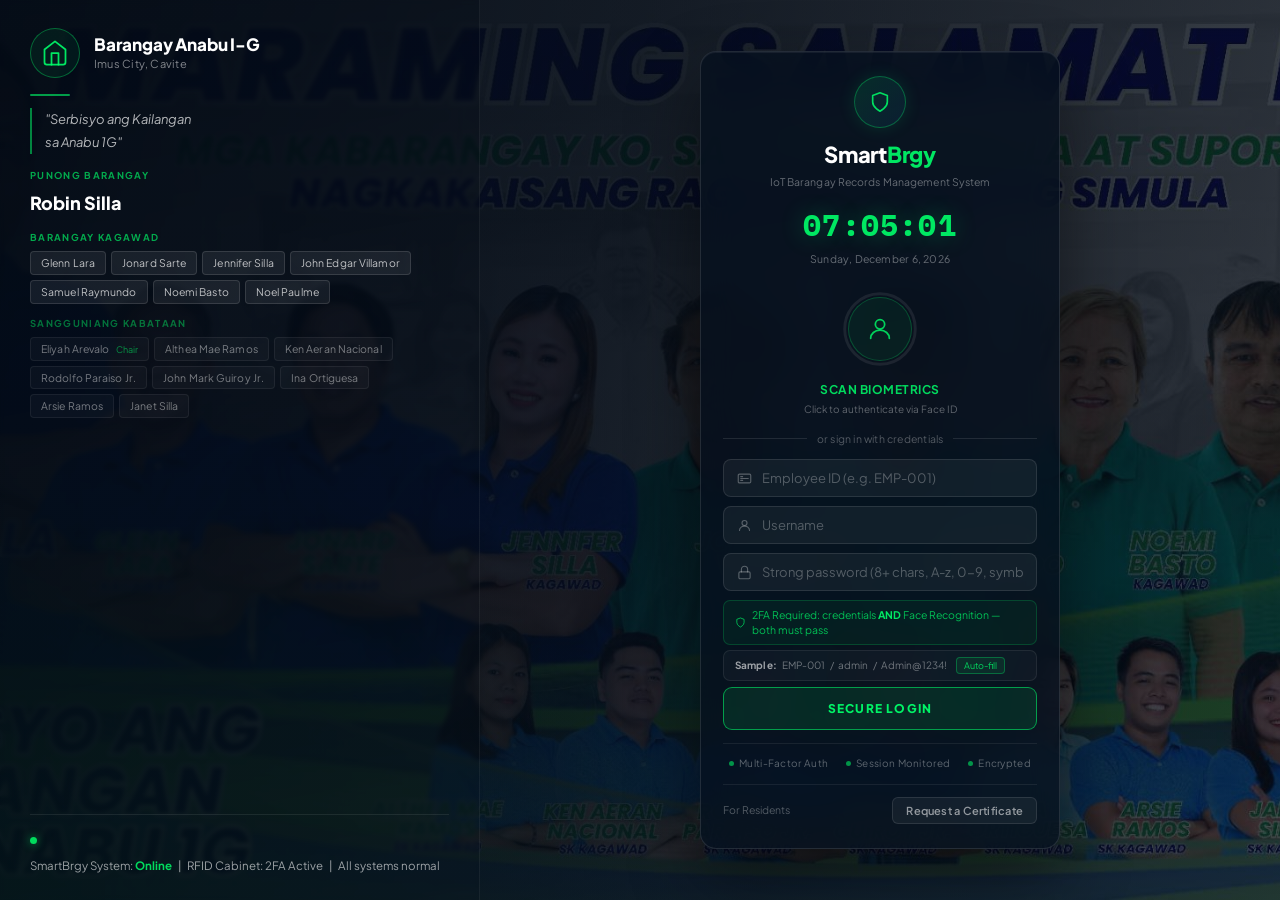
==== index.html @ 14e513f5 "Add files via upload" ====
<!DOCTYPE html>
<html lang="en">
<head>
<meta charset="UTF-8"/>
<meta name="viewport" content="width=device-width, initial-scale=1.0, maximum-scale=1.0, user-scalable=no"/>
<title>SmartBrgy — Barangay Anabu I-G, Imus City</title>
<link rel="icon" type="image/jpeg" href="anabu logo.jpg"/>
<link rel="stylesheet" href="style.css"/>
</head>
<body>
<div id="loading-bar"></div>
<div id="toast-wrap"></div>

<!-- PUBLIC PORTAL -->
<div id="public-portal">
  <div class="portal-card">
    <div class="portal-header">
      <div class="seal">🏛️</div>
      <h2>Request a <span>Certificate</span></h2>
      <p>Barangay Anabu I-G, Imus City — Online Certificate Request</p>
      <p style="margin-top:6px;font-size:11px;color:var(--text-muted);">Select the document type and fill in the form. When you visit the barangay, present your confirmation code.</p>
    </div>
    <div id="portal-cert-grid" class="cert-type-grid">
      <div class="cert-type-btn" onclick="selectCertType('BC', this)"><span class="ct-icon">📄</span>Barangay Clearance</div>
      <div class="cert-type-btn" onclick="selectCertType('CR', this)"><span class="ct-icon">🏠</span>Cert. of Residency</div>
      <div class="cert-type-btn" onclick="selectCertType('CI', this)"><span class="ct-icon">📋</span>Cert. of Indigency</div>
      <div class="cert-type-btn" onclick="selectCertType('BID', this)"><span class="ct-icon">🪪</span>Barangay ID</div>
      <div class="cert-type-btn" onclick="selectCertType('CTFJ', this)"><span class="ct-icon">💼</span>First Time Jobseeker</div>
      <div class="cert-type-btn" onclick="selectCertType('BBC', this)"><span class="ct-icon">🏪</span>Business Clearance</div>
    </div>
    <button class="btn btn-green btn-full" id="portal-btn-next" style="display:none;margin-bottom:12px;" onclick="portalNext()">Susunod →</button>
    <div id="portal-form" style="display:none;">
      <div style="background:var(--bg-glass);border:1px solid var(--border-green);border-radius:var(--radius-sm);padding:10px 13px;margin-bottom:14px;font-size:12px;">
        📋 Napiling Dokumento: <strong id="portal-selected-cert" style="color:var(--green-500);"></strong>
      </div>
      <div class="form-group"><div class="form-label">Buong Full Name *</div><input class="form-input" id="portal-name" placeholder="Example: Juan dela Cruz"/></div>
      <div class="form-group"><div class="form-label">Barangay Address *</div><input class="form-input" id="portal-address" placeholder="Purok, Street, Barangay Anabu I-G"/></div>
      <div class="form-group"><div class="form-label">Contact Number</div><input class="form-input" id="portal-contact" placeholder="09XXXXXXXXX"/></div>
      <div class="form-group"><div class="form-label">Email Address <span style="color:var(--text-muted);font-weight:400;">(para sa notification)</span></div><input class="form-input" type="email" id="portal-email" placeholder="example@gmail.com"/></div>
      <div class="form-group"><div class="form-label">Purpose / Reason *</div><input class="form-input" id="portal-purpose" placeholder="Example: Employment, Loan, Scholarship..."/></div>
      <div class="form-group">
        <div class="form-label">Proof of Residency <span style="color:var(--text-muted);font-weight:400;">(optional — photo/PDF)</span></div>
        <input class="form-input" type="file" id="portal-attachment" accept="image/*,.pdf" style="padding:6px;cursor:pointer;"/>
        <div id="portal-attachment-preview" style="display:none;margin-top:8px;"></div>
      </div>
      <div style="font-size:11px;color:var(--text-muted);margin-bottom:14px;">⚠️ Your information is kept strictly confidential.</div>
      <div style="display:flex;gap:8px;">
        <button class="btn" onclick="showPublicPortal()">← Back</button>
        <button class="btn btn-green" style="flex:1;" onclick="submitPortalRequest()">📨 Submit Request</button>
      </div>
    </div>
    <div class="portal-confirm" id="portal-confirm">
      <div style="text-align:center;margin-bottom:10px;font-size:13px;color:var(--green-500);font-weight:700;">✅ Request Submitted Successfully!</div>
      <div class="confirm-code" id="portal-confirm-code">REQ-0000</div>
      <div class="confirm-note">Keep this confirmation code safe. Present this when you visit the barangay.</div>
    </div>
  </div>
  <button class="btn btn-danger" onclick="hidePublicPortal()">✕ Close</button>
</div>

<!-- LOGIN SCREEN -->
<div id="login-screen">

  <!-- Full-bleed background photo -->
  <div id="login-photo-bg" style="position:absolute;inset:0;background-image:url('[data-uri]');background-size:cover;background-position:center 20%;z-index:0;"></div>

  <!-- Multi-layer blend: left heavy dark, right lighter so card sits cleanly -->
  <div style="position:absolute;inset:0;z-index:1;background:linear-gradient(100deg,rgba(5,14,26,0.96) 0%,rgba(5,14,26,0.82) 45%,rgba(5,14,26,0.50) 100%);"></div>
  <!-- Subtle green tint at bottom-left -->
  <div style="position:absolute;bottom:0;left:0;width:55%;height:55%;z-index:1;background:radial-gradient(ellipse at bottom left,rgba(0,80,36,0.22) 0%,transparent 70%);"></div>

  <!-- Floating particles -->
  <div id="login-particles" style="position:absolute;inset:0;z-index:2;pointer-events:none;overflow:hidden;"></div>

  <!-- ── LEFT INFO PANEL ── -->
  <div class="lp-left">

    <!-- Logo + Brgy name -->
    <div class="lp-logo-row">
      <div class="lp-seal-ring">
        <svg width="28" height="28" viewBox="0 0 24 24" fill="none" stroke="rgba(0,255,106,0.9)" stroke-width="1.5" stroke-linecap="round" stroke-linejoin="round">
          <path d="M3 9l9-7 9 7v11a2 2 0 0 1-2 2H5a2 2 0 0 1-2-2z"/><polyline points="9 22 9 12 15 12 15 22"/>
        </svg>
      </div>
      <div>
        <div class="lp-brgy-name">Barangay Anabu I-G</div>
        <div class="lp-brgy-city">Imus City, Cavite</div>
      </div>
    </div>

    <div class="lp-rule"></div>

    <div class="lp-tagline">"Serbisyo ang Kailangan<br>sa Anabu 1G"</div>

    <!-- Punong Barangay -->
    <div class="lp-section-label">PUNONG BARANGAY</div>
    <div class="lp-kap-name">Robin Silla</div>

    <!-- Kagawad -->
    <div class="lp-section-label" style="margin-top:14px;">BARANGAY KAGAWAD</div>
    <div class="lp-chips-grid">
      <div class="lp-chip">Glenn Lara</div>
      <div class="lp-chip">Jonard Sarte</div>
      <div class="lp-chip">Jennifer Silla</div>
      <div class="lp-chip">John Edgar Villamor</div>
      <div class="lp-chip">Samuel Raymundo</div>
      <div class="lp-chip">Noemi Basto</div>
      <div class="lp-chip">Noel Paulme</div>
    </div>

    <!-- SK -->
    <div class="lp-section-label" style="margin-top:12px;opacity:.65;">SANGGUNIANG KABATAAN</div>
    <div class="lp-chips-grid" style="opacity:.8;">
      <div class="lp-chip lp-chip-sk">Eliyah Arevalo <span class="lp-role">Chair</span></div>
      <div class="lp-chip lp-chip-sk">Althea Mae Ramos</div>
      <div class="lp-chip lp-chip-sk">Ken Aeran Nacional</div>
      <div class="lp-chip lp-chip-sk">Rodolfo Paraiso Jr.</div>
      <div class="lp-chip lp-chip-sk">John Mark Guiroy Jr.</div>
      <div class="lp-chip lp-chip-sk">Ina Ortiguesa</div>
      <div class="lp-chip lp-chip-sk">Arsie Ramos</div>
      <div class="lp-chip lp-chip-sk">Janet Silla</div>
    </div>

    <!-- Live ticker -->
    <div class="lp-ticker-wrap">
      <div class="lp-ticker-dot"></div>
      <div class="lp-ticker-text" id="login-ticker-text">Loading system status...</div>
    </div>
  </div>

  <!-- ── RIGHT LOGIN CARD ── -->
  <div class="lp-right">
    <div class="lp-card">

      <!-- Header -->
      <div class="lp-card-header">
        <div class="lp-card-logo">
          <svg width="22" height="22" viewBox="0 0 24 24" fill="none" stroke="rgba(0,255,106,0.85)" stroke-width="1.8" stroke-linecap="round" stroke-linejoin="round">
            <path d="M12 22s8-4 8-10V5l-8-3-8 3v7c0 6 8 10 8 10z"/>
          </svg>
        </div>
        <div class="lp-sys-name">Smart<span>Brgy</span></div>
        <div class="lp-sys-sub">IoT Barangay Records Management System</div>
        <div class="lp-live-clock" id="login-clock">--:--:--</div>
        <div class="lp-live-date" id="login-date">—</div>
      </div>

      <!-- Face Biometric -->
      <div class="lp-face-wrap" id="face-scan-box" onclick="doFaceScan()">
        <div class="lp-face-ring" id="lp-face-ring">
          <svg class="lp-face-svg" viewBox="0 0 100 100">
            <circle class="lp-svg-track" cx="50" cy="50" r="42"/>
            <circle class="lp-svg-prog" id="face-svg-progress" cx="50" cy="50" r="42"/>
          </svg>
          <div class="lp-face-inner">
            <svg id="face-icon-svg" width="28" height="28" viewBox="0 0 24 24" fill="none" stroke="rgba(0,255,106,0.8)" stroke-width="1.5" stroke-linecap="round" stroke-linejoin="round">
              <circle cx="12" cy="8" r="4"/><path d="M4 20c0-4 3.6-7 8-7s8 3 8 7"/>
            </svg>
          </div>
        </div>
        <div class="lp-face-label" id="face-scan-label">Scan Biometrics</div>
        <div class="lp-face-sub">Click to authenticate via Face ID</div>
      </div>

      <!-- Divider -->
      <div class="lp-divider"><span>or sign in with credentials</span></div>

      <!-- Inputs -->
      <div class="lp-field">
        <svg width="15" height="15" viewBox="0 0 24 24" fill="none" stroke="currentColor" stroke-width="1.8" stroke-linecap="round" stroke-linejoin="round" class="lp-field-icon"><rect x="2" y="5" width="20" height="14" rx="2"/><path d="M6 12h12M6 9h3M6 15h3"/></svg>
        <input type="text" id="login-empid" placeholder="Employee ID (e.g. EMP-001)" autocomplete="off"/>
      </div>
      <div class="lp-field">
        <svg width="15" height="15" viewBox="0 0 24 24" fill="none" stroke="currentColor" stroke-width="1.8" stroke-linecap="round" stroke-linejoin="round" class="lp-field-icon"><circle cx="12" cy="8" r="4"/><path d="M4 20c0-4 3.6-7 8-7s8 3 8 7"/></svg>
        <input type="text" id="login-user" placeholder="Username" autocomplete="off"/>
      </div>
      <div class="lp-field">
        <svg width="15" height="15" viewBox="0 0 24 24" fill="none" stroke="currentColor" stroke-width="1.8" stroke-linecap="round" stroke-linejoin="round" class="lp-field-icon"><rect x="3" y="11" width="18" height="11" rx="2"/><path d="M7 11V7a5 5 0 0 1 10 0v4"/></svg>
        <input type="password" id="login-pass" placeholder="Strong password (8+ chars, A-z, 0-9, symbol)" autocomplete="off"/>
      </div>

      <!-- 2FA notice -->
      <div class="lp-2fa-notice">
        <svg width="13" height="13" viewBox="0 0 24 24" fill="none" stroke="rgba(0,255,106,0.7)" stroke-width="2"><path d="M12 22s8-4 8-10V5l-8-3-8 3v7c0 6 8 10 8 10z"/></svg>
        <span>2FA Required: credentials <strong>AND</strong> Face Recognition — both must pass</span>
      </div>

      <!-- Sample credentials hint -->
      <div class="lp-sample-hint">
        <strong>Sample:</strong> EMP-001 &nbsp;/&nbsp; admin &nbsp;/&nbsp; Admin@1234!
        &nbsp;<button onclick="fillSample()" style="font-size:9px;padding:2px 7px;border:1px solid rgba(0,255,106,0.3);background:rgba(0,255,106,0.08);color:rgba(0,255,106,0.8);border-radius:4px;cursor:pointer;">Auto-fill</button>
      </div>

      <!-- Login Button -->
      <button class="lp-login-btn" id="lp-login-btn" onclick="doLoginCreds()">SECURE LOGIN</button>

      <!-- Security indicators — NO emojis, clean text only -->
      <div class="lp-sec-row">
        <div class="lp-sec-item">
          <div class="lp-sec-dot"></div>
          <span>Multi-Factor Auth</span>
        </div>
        <div class="lp-sec-item">
          <div class="lp-sec-dot"></div>
          <span>Session Monitored</span>
        </div>
        <div class="lp-sec-item">
          <div class="lp-sec-dot"></div>
          <span>Encrypted</span>
        </div>
      </div>

      <!-- Portal link -->
      <div class="lp-portal-row">
        <span>For Residents</span>
        <button class="lp-portal-btn" onclick="showPublicPortal()">Request a Certificate</button>
      </div>

    </div>
  </div>

</div>
<!-- MAIN APPLICATION -->
<div id="app">
  <!-- TOPBAR -->
  <div class="topbar">
    <div class="topbar-logo">
      <div class="topbar-logo-box"><img src="anabu logo.jpg" alt="Barangay Anabu I-G logo"/></div>
      <div class="topbar-brand">SmartBrgy <span>ANABU I-G • IMUS CITY</span></div>
    </div>
    <div class="topbar-sep"></div>
    <div class="topbar-status"><span class="pulse-dot"></span> System Online</div>
    <div class="topbar-right">
      <div class="dark-mode-toggle" id="theme-toggle" onclick="toggleTheme()">
        <span id="theme-icon">☀️</span>
        <span id="theme-label">Light Mode</span>
      </div>
      <div class="topbar-chip">📡 RFID: Active</div>
      <div class="topbar-chip notif-badge-wrap" onclick="toggleNotifPanel()" id="notif-chip" style="cursor:pointer;position:relative;">🔔 Notifications <span class="notif-count" id="notif-count">3</span></div>
      <div class="topbar-chip" id="clock-display">--:--:--</div>
      <div class="topbar-avatar" onclick="doLogout()" title="Mag-logout">JC</div>
    </div>
  </div>

  <div class="app-body">
    <!-- SIDEBAR -->
    <div class="sidebar">
      <div class="sidebar-sec">
        <div class="sidebar-label">Overview</div>
        <div class="nav-item active" data-perm="Dashboard" onclick="showScreen('dashboard',this)">
          <svg class="nav-icon" viewBox="0 0 24 24" fill="none" stroke="currentColor" stroke-width="2"><rect x="3" y="3" width="7" height="7"/><rect x="14" y="3" width="7" height="7"/><rect x="3" y="14" width="7" height="7"/><rect x="14" y="14" width="7" height="7"/></svg>
          Dashboard
        </div>
        <div class="nav-item" data-perm="Records" onclick="showScreen('demographics',this)">
          <svg class="nav-icon" viewBox="0 0 24 24" fill="none" stroke="currentColor" stroke-width="2"><path d="M17 21v-2a4 4 0 0 0-4-4H5a4 4 0 0 0-4 4v2"/><circle cx="9" cy="7" r="4"/><path d="M23 21v-2a4 4 0 0 0-3-3.87"/><path d="M16 3.13a4 4 0 0 1 0 7.75"/></svg>
          Demographics
        </div>
      </div>
      <div class="sidebar-sec">
        <div class="sidebar-label">Records</div>
        <div class="nav-item" data-perm="Records" onclick="showScreen('records',this)">
          <svg class="nav-icon" viewBox="0 0 24 24" fill="none" stroke="currentColor" stroke-width="2"><path d="M14 2H6a2 2 0 0 0-2 2v16a2 2 0 0 0 2 2h12a2 2 0 0 0 2-2V8z"/><polyline points="14 2 14 8 20 8"/></svg>
          Resident Records
        </div>
        <div class="nav-item" data-perm="Certificates" onclick="showScreen('certificates',this)">
          <svg class="nav-icon" viewBox="0 0 24 24" fill="none" stroke="currentColor" stroke-width="2"><rect x="2" y="3" width="20" height="14" rx="2"/><path d="M8 21h8M12 17v4"/></svg>
          Certificates & Clearances
          <span class="nav-badge" id="cert-nav-badge" style="display:none;">0</span>
        </div>
        <div class="nav-item" data-perm="Requests" onclick="showScreen('request-records',this)">
          <svg class="nav-icon" viewBox="0 0 24 24" fill="none" stroke="currentColor" stroke-width="2"><path d="M9 5H7a2 2 0 0 0-2 2v12a2 2 0 0 0 2 2h10a2 2 0 0 0 2-2V7a2 2 0 0 0-2-2h-2"/><rect x="9" y="3" width="6" height="4" rx="1"/></svg>
          Request Eligibility
        </div>
        <div class="nav-item" data-perm="Incidents" onclick="showScreen('incidents',this)">
          <svg class="nav-icon" viewBox="0 0 24 24" fill="none" stroke="currentColor" stroke-width="2"><path d="M10.29 3.86L1.82 18a2 2 0 0 0 1.71 3h16.94a2 2 0 0 0 1.71-3L13.71 3.86a2 2 0 0 0-3.42 0z"/><line x1="12" y1="9" x2="12" y2="13"/><line x1="12" y1="17" x2="12.01" y2="17"/></svg>
          Incident Reports
        </div>
      </div>
      <div class="sidebar-sec">
        <div class="sidebar-label">IoT Security</div>
        <div class="nav-item" data-perm="RFID" onclick="showScreen('rfid',this)">
          <svg class="nav-icon" viewBox="0 0 24 24" fill="none" stroke="currentColor" stroke-width="2"><rect x="2" y="5" width="20" height="14" rx="2"/><path d="M2 10h20"/></svg>
          RFID File Tracking
        </div>
        <div class="nav-item" data-perm="Cabinet" onclick="showScreen('cabinet',this)">
          <svg class="nav-icon" viewBox="0 0 24 24" fill="none" stroke="currentColor" stroke-width="2"><rect x="3" y="2" width="18" height="20" rx="2"/><line x1="3" y1="9" x2="21" y2="9"/><line x1="3" y1="16" x2="21" y2="16"/><circle cx="8" cy="5.5" r="1"/><circle cx="8" cy="12.5" r="1"/><circle cx="8" cy="19" r="1"/></svg>
          Smart Cabinet
        </div>
        <div class="nav-item" data-perm="QR" onclick="showScreen('qr',this)">
          <svg class="nav-icon" viewBox="0 0 24 24" fill="none" stroke="currentColor" stroke-width="2"><rect x="3" y="3" width="7" height="7"/><rect x="14" y="3" width="7" height="7"/><rect x="3" y="14" width="7" height="7"/><path d="M14 14h.01"/></svg>
          QR Verification
        </div>
        <div class="nav-item" data-perm="Face" onclick="showScreen('face',this)">
          <svg class="nav-icon" viewBox="0 0 24 24" fill="none" stroke="currentColor" stroke-width="2"><circle cx="12" cy="8" r="4"/><path d="M6 20v-2a6 6 0 0 1 12 0v2"/></svg>
          Face Recognition
        </div>
      </div>
      <div class="sidebar-sec">
        <div class="sidebar-label">Administration</div>
        <div class="nav-item" data-perm="Audit" onclick="showScreen('audit',this)">
          <svg class="nav-icon" viewBox="0 0 24 24" fill="none" stroke="currentColor" stroke-width="2"><path d="M14 2H6a2 2 0 0 0-2 2v16a2 2 0 0 0 2 2h12a2 2 0 0 0 2-2V8z"/><polyline points="14 2 14 8 20 8"/><line x1="16" y1="13" x2="8" y2="13"/></svg>
          Audit Log
        </div>
        <div class="nav-item" data-perm="Users" onclick="showScreen('users',this)">
          <svg class="nav-icon" viewBox="0 0 24 24" fill="none" stroke="currentColor" stroke-width="2"><path d="M20 21v-2a4 4 0 0 0-4-4H8a4 4 0 0 0-4 4v2"/><circle cx="12" cy="7" r="4"/></svg>
          User Management
        </div>
        <div class="nav-item" data-perm="Settings" onclick="showScreen('settings',this)">
          <svg class="nav-icon" viewBox="0 0 24 24" fill="none" stroke="currentColor" stroke-width="2"><circle cx="12" cy="12" r="3"/><path d="M19.4 15a1.65 1.65 0 0 0 .33 1.82l.06.06a2 2 0 0 1-2.83 2.83l-.06-.06a1.65 1.65 0 0 0-1.82-.33 1.65 1.65 0 0 0-1 1.51V21a2 2 0 0 1-4 0v-.09A1.65 1.65 0 0 0 9 19.4a1.65 1.65 0 0 0-1.82.33l-.06.06a2 2 0 0 1-2.83-2.83l.06-.06A1.65 1.65 0 0 0 4.68 15a1.65 1.65 0 0 0-1.51-1H3a2 2 0 0 1 0-4h.09A1.65 1.65 0 0 0 4.6 9a1.65 1.65 0 0 0-.33-1.82l-.06-.06a2 2 0 0 1 2.83-2.83l.06.06A1.65 1.65 0 0 0 9 4.68a1.65 1.65 0 0 0 1-1.51V3a2 2 0 0 1 4 0v.09a1.65 1.65 0 0 0 1 1.51 1.65 1.65 0 0 0 1.82-.33l.06-.06a2 2 0 0 1 2.83 2.83l-.06.06A1.65 1.65 0 0 0 19.4 9a1.65 1.65 0 0 0 1.51 1H21a2 2 0 0 1 0 4h-.09a1.65 1.65 0 0 0-1.51 1z"/></svg>
          Settings
        </div>
        <div class="nav-item" onclick="window.open('portal.html','_blank')" style="margin-top:8px;border-top:1px solid var(--border-color);padding-top:8px;">
          <svg class="nav-icon" viewBox="0 0 24 24" fill="none" stroke="currentColor" stroke-width="2"><circle cx="12" cy="12" r="10"/><path d="M2 12h20M12 2a15.3 15.3 0 0 1 4 10 15.3 15.3 0 0 1-4 10 15.3 15.3 0 0 1-4-10 15.3 15.3 0 0 1 4-10z"/></svg>
          Portal ng Residente
        </div>
      </div>
      <div class="sidebar-footer">
        <div class="su-card">
          <div class="su-avatar" id="sidebar-user-avatar">JC</div>
          <div><div class="su-name" id="sidebar-user-name">Juan dela Cruz</div><div class="su-role" id="sidebar-user-role">⬤ Super Administrator</div></div>
        </div>
      </div>
    </div>

    <!-- DASHBOARD -->
    <div class="content active" id="screen-dashboard">
      <div class="page-header-row">
        <div class="page-header"><h1><span>Dashboard</span></h1><p>Real-time overview — Barangay Anabu I-G, Imus City</p></div>
        <div style="display:flex;gap:8px;">
          <button class="btn btn-primary btn-sm" onclick="refreshDashboardStats();showToast('Dashboard refreshed','green')">⟳ Refresh</button>
        </div>
      </div>
      <div class="stats-grid">
        <div class="stat-card blue"><div class="stat-label">Total Residents</div><div class="stat-value counter" data-target="0">0</div><div class="stat-sub">Registered households: 0</div><div class="stat-icon">👥</div></div>
        <div class="stat-card green"><div class="stat-label">RFID Active Tags</div><div class="stat-value counter" data-target="0">0</div><div class="stat-sub">No tags registered</div><div class="stat-icon">📡</div></div>
        <div class="stat-card amber"><div class="stat-label">Pending Requests</div><div class="stat-value" id="dash-stat-pending">0</div><div class="stat-sub" id="dash-sub-pending">No pending requests</div><div class="stat-icon">📋</div></div>
        <div class="stat-card red"><div class="stat-label">Incident Reports</div><div class="stat-value" id="dash-stat-incidents">0</div><div class="stat-sub" id="dash-sub-incidents">No incidents filed</div><div class="stat-icon">🚨</div></div>
      </div>
      <div class="two-col">
        <div class="card">
          <div class="card-header"><div><div class="card-title">📊 Uri ng Certificate Requests</div><div class="card-sub">Real-time na bilang ng bawat uri ng kahilingan</div></div><span class="badge badge-green">Live</span></div>
          <div id="dash-chart"></div>
        </div>
        <div class="card">
          <div class="card-header"><div><div class="card-title">🔔 Recent Activity</div><div class="card-sub">Last 24 hours</div></div><span class="badge badge-green">Live</span></div>
          <div id="dash-recent-activity">
            <div style="text-align:center;color:var(--text-muted);font-size:11px;padding:18px 0;">No recent activity.</div>
          </div>
        </div>
      </div>
      <div class="three-col">
        <div class="card">
          <div class="card-header"><div class="card-title">🏘️ Purok Breakdown</div></div>
          <div style="display:flex;flex-direction:column;gap:9px;" id="dash-purok-breakdown"></div>
        </div>
        <div class="card">
          <div class="card-header"><div class="card-title">⚡ System Status</div></div>
          <div class="sys-row"><div class="sys-name">RFID Reader Network</div><div class="sys-status"><div class="sdot offline"></div><span style="color:#EF4444">Offline</span></div></div>
          <div class="sys-row"><div class="sys-name">Smart Cabinet IoT</div><div class="sys-status"><div class="sdot offline"></div><span style="color:#EF4444">Offline</span></div></div>
          <div class="sys-row"><div class="sys-name">Biometric Server</div><div class="sys-status"><div class="sdot offline"></div><span style="color:#EF4444">Offline</span></div></div>
          <div class="sys-row"><div class="sys-name">QR Scanner Module</div><div class="sys-status"><div class="sdot offline"></div><span style="color:#EF4444">Offline</span></div></div>
          <div class="sys-row"><div class="sys-name">Database Backup</div><div class="sys-status"><div class="sdot offline"></div><span style="color:#EF4444">Offline</span></div></div>
          <div class="sys-row"><div class="sys-name">Firewall / IDS</div><div class="sys-status"><div class="sdot offline"></div><span style="color:#EF4444">Offline</span></div></div>
        </div>
        <div class="card">
          <div class="card-header"><div class="card-title">📑 Quick Actions</div></div>
          <div style="display:flex;flex-direction:column;gap:7px;">
            <button class="btn btn-green btn-full" onclick="showScreen('records',document.querySelectorAll('.nav-item')[2]);openAddResident()">➕ Register New Resident</button>
            <button class="btn btn-primary btn-full" onclick="showScreen('certificates',document.querySelectorAll('.nav-item')[3])">📄 Issue Certificate</button>
            <button class="btn btn-full" onclick="showScreen('rfid',document.querySelectorAll('.nav-item')[6])">📡 RFID Scan Session</button>
            <button class="btn btn-full" onclick="showScreen('cabinet',document.querySelectorAll('.nav-item')[7])">🗄️ Smart Cabinet Control</button>
            <button class="btn btn-full" onclick="showScreen('incidents',document.querySelectorAll('.nav-item')[5])">🚨 File Incident Report</button>
          </div>
        </div>
      </div>
    </div>

    <!-- DEMOGRAPHICS -->
    <div class="content" id="screen-demographics">
      <div class="page-header-row">
        <div class="page-header"><h1>Population <span>Demographics</span></h1><p>Census data — Barangay Anabu I-G, Imus City | 2025</p></div>
        <div style="display:flex;gap:8px;">
          <button class="btn btn-sm" onclick="showToast('Demographics data refreshed.','green')">⟳ Refresh</button>
          <button class="btn btn-green btn-sm" onclick="showToast('Exporting census report...','green')">📥 Export Census</button>
        </div>
      </div>

      <div class="stats-grid">
        <div class="stat-card blue"><div class="stat-label">Total Population</div><div class="stat-value counter" id="demo-stat-total" data-target="0">0</div><div class="stat-sub">Based on registered residents</div><div class="stat-icon">🏘️</div></div>
        <div class="stat-card green"><div class="stat-label">Male</div><div class="stat-value counter" id="demo-stat-male" data-target="0">0</div><div class="stat-sub" id="demo-sub-male">—</div><div class="stat-icon">👨</div></div>
        <div class="stat-card blue"><div class="stat-label">Female</div><div class="stat-value counter" id="demo-stat-female" data-target="0">0</div><div class="stat-sub" id="demo-sub-female">—</div><div class="stat-icon">👩</div></div>
        <div class="stat-card amber"><div class="stat-label">Households</div><div class="stat-value counter" id="demo-stat-households" data-target="0">0</div><div class="stat-sub" id="demo-sub-households">—</div><div class="stat-icon">🏠</div></div>
      </div>

      <!-- Purok Population Cards -->
      <div class="card">
        <div class="card-header">
          <div><div class="card-title">🏘️ Population per Purok / Subdivision</div><div class="card-sub">Resident count per zone including special group breakdown</div></div>
          <div style="display:flex;align-items:center;gap:8px;flex-wrap:wrap;justify-content:flex-end;">
            <button class="btn btn-green btn-sm" onclick="openAddPurok()">Add Purok</button>
            <span class="live-badge"><span class="pulse-dot"></span>Live Count</span>
          </div>
        </div>
        <div class="demo-purok-grid" id="demo-purok-grid"></div>
        <div style="font-size:11px;color:var(--text-muted);margin-top:4px;">💡 Counts include all registered residents. Special groups (Senior Citizens, PWD, Solo Parents, etc.) are automatically tagged per zone.</div>
      </div>

      <div class="two-col">
        <!-- Age Distribution -->
        <div class="card">
          <div class="card-header"><div class="card-title">📊 Age Distribution</div><div class="card-sub">Population breakdown by age group</div></div>
          <div style="display:flex;flex-direction:column;gap:12px;" id="age-distribution-list"></div>
        </div>

        <!-- Special Groups -->
        <div class="card">
          <div class="card-header"><div class="card-title">⭐ Special Groups</div><div class="card-sub">Classified sectors of the community</div></div>
          <div id="special-groups-container"></div>
        </div>
      </div>

      <!-- Senior Citizens Register -->
      <div class="card">
        <div class="card-header">
          <div><div class="card-title">👴👵 Senior Citizens Register (60+)</div><div class="card-sub">Auto-updated when a resident reaches age 60 based on date of birth</div></div>
          <span class="badge badge-senior">🔄 Auto-Updated</span>
        </div>
        <div id="senior-citizens-list"></div>
        <div style="margin-top:10px;padding:10px;background:var(--senior-bg);border:1px solid var(--senior-border);border-radius:var(--radius-sm);font-size:11.5px;color:var(--senior-color);">
          ℹ️ <strong>Automated Process:</strong> The system checks each resident's date of birth. Upon reaching age 60, they are automatically added to this register and receive a Senior Citizen badge on their profile.
        </div>
      </div>
    </div>

    <!-- RESIDENT RECORDS -->
    <div class="content" id="screen-records">
      <div class="page-header-row">
        <div class="page-header"><h1>Resident <span>Records</span></h1><p>All registered residents — Barangay Anabu I-G</p></div>
        <button class="btn btn-green" onclick="openAddResident()">➕ New Resident</button>
      </div>
      <div class="search-row">
        <div class="search-wrap"><span class="si">🔍</span><input class="search-input" id="residents-search" placeholder="Search resident by name, ID, or purok..." oninput="filterResidents()"/></div>
        <button class="btn btn-primary btn-sm" onclick="showToast('Nag-export ng resident records...','green')">Export</button>
      </div>
      <div class="status-bar">
        <div class="status-pill active" onclick="filterResidentStatus('',this)">All</div>
        <div class="status-pill" onclick="filterResidentStatus('Active',this)">Active</div>
        <div class="status-pill" onclick="filterResidentStatus('Inactive',this)">Inactive</div>
        <div class="status-pill" onclick="filterResidentStatus('Senior',this)">👴 Senior Citizens</div>
      </div>
      <div class="card">
        <table class="tbl">
          <thead><tr><th>Resident ID</th><th>Full Name</th><th>Age</th><th>Purok</th><th>Gender</th><th>Civil Status</th><th>Status</th><th>Actions</th></tr></thead>
          <tbody id="records-tbody"></tbody>
        </table>
      </div>
    </div>

    <!-- CERTIFICATES -->
    <div class="content" id="screen-certificates">
      <div class="page-header-row">
        <div class="page-header"><h1>Certificates &amp; <span>Clearances</span></h1><p>Issue, track, and verify barangay documents — QR-enabled</p></div>
        <div style="display:flex;gap:8px;">
          <button class="btn btn-primary btn-sm" onclick="showPublicPortal()">🌐 Public Portal</button>
          <button class="btn btn-green btn-sm" onclick="openModal('modal-cert-issue')">📄 Issue Certificate</button>
        </div>
      </div>

      <!-- Process Flow -->
      <div class="card" style="padding:14px 18px;margin-bottom:16px;">
        <div class="card-header" style="margin-bottom:10px;"><div class="card-title">📋 Certificate Process Flow</div></div>
        <div class="process-steps">
          <div class="process-step"><div class="ps-num active">1</div><div class="ps-label">Request<br>Received</div></div>
          <div class="process-step"><div class="ps-num active">2</div><div class="ps-label">Eligibility<br>Check</div></div>
          <div class="process-step"><div class="ps-num active">3</div><div class="ps-label">Staff<br>Processing</div></div>
          <div class="process-step"><div class="ps-num active">4</div><div class="ps-label">Print + QR<br>Embed</div></div>
          <div class="process-step"><div class="ps-num active">5</div><div class="ps-label">Release &amp;<br>Signature</div></div>
          <div class="process-step"><div class="ps-num active">6</div><div class="ps-label">QR<br>Verification</div></div>
        </div>
      </div>

      <!-- Summary Stats -->
      <div class="stats-grid stats-grid-4" style="margin-bottom:16px;">
        <div class="stat-card green"><div class="stat-label">Processed Today</div><div class="stat-value" id="cert-today">0</div><div class="stat-sub">Released / Completed</div><div class="stat-icon">📄</div></div>
        <div class="stat-card amber"><div class="stat-label">Pending / Processing</div><div class="stat-value" id="cert-pending">0</div><div class="stat-sub">In progress</div><div class="stat-icon">⏳</div></div>
        <div class="stat-card blue"><div class="stat-label">Ready to Print</div><div class="stat-value" id="cert-ready">0</div><div class="stat-sub">Awaiting release</div><div class="stat-icon">🖨️</div></div>
        <div class="stat-card green"><div class="stat-label">Online Requests</div><div class="stat-value" id="cert-online">0</div><div class="stat-sub">Via public portal</div><div class="stat-icon">🌐</div></div>
      </div>

      <!-- Kanban Board -->
      <div class="card" style="margin-bottom:16px;">
        <div class="card-header">
          <div><div class="card-title">🗂️ Request Board</div><div class="card-sub">Drag-and-drop style status tracking</div></div>
          <div style="display:flex;gap:6px;">
            <div class="search-wrap" style="width:200px;"><span class="si">🔍</span><input class="search-input" id="cert-search" placeholder="Search requests..." oninput="filterCertBoard(this.value)"/></div>
          </div>
        </div>
        <div class="cert-kanban" id="cert-kanban-board"></div>
      </div>

      <!-- Certificate Types Reference -->
      <div class="two-col">
        <div class="card">
          <div class="card-header"><div class="card-title">📃 Available Certificates & Fees</div></div>
          <div id="cert-types-list" style="display:flex;flex-direction:column;gap:7px;"></div>
        </div>
        <div class="card card-green">
          <div class="card-header"><div class="card-title">🔐 QR Verification System</div></div>
          <div style="font-size:12px;color:var(--text-secondary);line-height:1.8;">
            <div style="display:flex;gap:8px;align-items:flex-start;margin-bottom:6px;"><span>📱</span><span>Every issued document gets a unique embedded QR code</span></div>
            <div style="display:flex;gap:8px;align-items:flex-start;margin-bottom:6px;"><span>🔒</span><span>QR contains encrypted document metadata — unforgeable</span></div>
            <div style="display:flex;gap:8px;align-items:flex-start;margin-bottom:6px;"><span>✅</span><span>3rd parties (employers, schools) can scan to verify authenticity</span></div>
            <div style="display:flex;gap:8px;align-items:flex-start;margin-bottom:6px;"><span>🚫</span><span>Photocopies and fake documents cannot pass QR verification</span></div>
            <div style="display:flex;gap:8px;align-items:flex-start;"><span>📊</span><span>Every scan is logged in the audit trail</span></div>
          </div>
          <button class="btn btn-green btn-full" style="margin-top:12px;" onclick="showScreen('qr',document.querySelectorAll('.nav-item')[8])">📷 Open QR Scanner →</button>
        </div>
      </div>
    </div>

    <!-- INCIDENTS -->
    <div class="content" id="screen-incidents">
      <div class="page-header-row">
        <div class="page-header"><h1>Incident <span>Reports</span></h1><p>Complaints and incidents in the barangay</p></div>
        <button class="btn btn-danger" onclick="openAddIncident()">🚨 File Incident</button>
      </div>
      <div class="stats-grid stats-grid-3">
        <div class="stat-card red"><div class="stat-label">Pending</div><div class="stat-value" id="inc-stat-pending">0</div><div class="stat-icon">⏳</div></div>
        <div class="stat-card green"><div class="stat-label">Resolved This Month</div><div class="stat-value" id="inc-stat-resolved">0</div><div class="stat-icon">✅</div></div>
        <div class="stat-card amber"><div class="stat-label">High Severity</div><div class="stat-value" id="inc-stat-high">0</div><div class="stat-icon">⚠️</div></div>
      </div>
      <div class="card">
        <table class="tbl">
          <thead><tr><th>Incident ID</th><th>Uri</th><th>Lokasyon</th><th>Petsa</th><th>Nag-report</th><th>Ine-reklamo</th><th>Severity</th><th>Status</th><th>Actions</th></tr></thead>
          <tbody id="incidents-tbody"></tbody>
        </table>
      </div>
    </div>

    <!-- REQUEST RECORDS -->
    <div class="content" id="screen-request-records">
      <div class="page-header-row">
        <div class="page-header"><h1>Request <span>Eligibility</span></h1><p>Complete document request history per resident — eligibility tracking & audit trail</p></div>
        <div style="display:flex;gap:8px;">
          <button class="btn btn-primary btn-sm" onclick="openModal('modal-eligibility-check')">🔍 Check Eligibility</button>
          <button class="btn btn-green btn-sm" onclick="showToast('Exporting request records...','green')">📥 Export</button>
        </div>
      </div>

      <!-- Stats -->
      <div class="stats-grid stats-grid-4" style="margin-bottom:16px;">
        <div class="stat-card green"><div class="stat-label">Total Requests</div><div class="stat-value" id="rr-total">0</div><div class="stat-icon">📋</div></div>
        <div class="stat-card blue"><div class="stat-label">Completed</div><div class="stat-value" id="rr-completed">0</div><div class="stat-icon">✅</div></div>
        <div class="stat-card amber"><div class="stat-label">Ineligible / Blocked</div><div class="stat-value" id="rr-blocked">0</div><div class="stat-icon">🚫</div></div>
        <div class="stat-card red"><div class="stat-label">With Blotter Record</div><div class="stat-value" id="rr-blotter">0</div><div class="stat-icon">⚠️</div></div>
      </div>

      <!-- Eligibility Rules Reference -->
      <div class="card" style="margin-bottom:14px;">
        <div class="card-header" onclick="toggleEligRules()" style="cursor:pointer;">
          <div><div class="card-title">📘 Eligibility Rules Reference</div><div class="card-sub">Click to expand — rules applied per document type</div></div>
          <span style="color:var(--text-muted);font-size:12px;" id="elig-rules-chevron">▼ Show</span>
        </div>
        <div id="elig-rules-panel" style="display:none;">
          <div style="display:grid;grid-template-columns:repeat(3,1fr);gap:10px;margin-top:4px;" id="elig-rules-grid"></div>
        </div>
      </div>

      <!-- Search & Filter -->
      <div class="search-row">
        <div class="search-wrap"><span class="si">🔍</span><input class="search-input" id="rr-search" placeholder="Search resident by name or ID..." oninput="filterRequestRecords()"/></div>
        <div style="display:flex;gap:6px;flex-wrap:wrap;">
          <button class="btn btn-sm rr-filter-btn active" onclick="filterRRStatus('',this)">All</button>
          <button class="btn btn-sm rr-filter-btn" onclick="filterRRStatus('Eligible',this)">✅ Eligible</button>
          <button class="btn btn-sm rr-filter-btn" onclick="filterRRStatus('Ineligible',this)">🚫 Ineligible</button>
          <button class="btn btn-sm rr-filter-btn" onclick="filterRRStatus('Blotter',this)">⚠️ With Blotter</button>
        </div>
      </div>
      <div id="rr-resident-list" style="display:flex;flex-direction:column;gap:10px;margin-top:4px;"></div>
    </div>

    <!-- RFID FILE TRACKING -->
    <div class="content" id="screen-rfid">
      <div class="page-header"><h1>RFID <span>File Tracking</span></h1><p>Real-time document and file tracking using RFID tags</p></div>
      <div class="two-col">
        <div>
          <div class="card" style="margin-bottom:14px;border-color:rgba(239,68,68,0.3);background:rgba(239,68,68,0.04);">
            <div class="card-header"><div class="card-title">📡 RFID Scanner</div><span class="badge badge-red">Offline</span></div>
            <div class="rfid-scan-area" id="rfid-scan-area" onclick="simulateRFIDScan()">
              <div class="rfid-icon">📡</div>
              <div class="rfid-label" id="rfid-scan-label">Click to simulate RFID scan</div>
              <div class="rfid-sub">Place file or card on the RFID reader</div>
            </div>
          </div>
          <div class="card"><div class="card-header"><div class="card-title">🏷️ Registered RFID Tags</div></div><div id="rfid-tags-list" style="display:flex;flex-direction:column;gap:8px;"></div></div>
        </div>
        <div class="card">
          <div class="card-header"><div><div class="card-title">📋 RFID Scan Log</div><div class="card-sub">Real-time log of all RFID activities</div></div><span class="badge badge-green">Live</span></div>
          <div style="overflow-x:auto;">
            <table class="tbl">
              <thead><tr><th>Time</th><th>Tag ID</th><th>File / Tao</th><th>Lokasyon</th><th>Direksyon</th><th>Status</th></tr></thead>
              <tbody id="rfid-log-tbody"></tbody>
            </table>
          </div>
        </div>
      </div>
    </div>

    <!-- SMART CABINET -->
    <div class="content" id="screen-cabinet">
      <div class="page-header"><h1>Smart <span>Cabinet</span></h1><p>IoT-controlled na filing cabinet — 2-Factor Authentication: Facial Recognition + RFID Key Card</p></div>

      <!-- 2FA Authentication Panel -->
      <div class="cab-2fa-panel">
        <div style="display:flex;align-items:center;justify-content:space-between;margin-bottom:8px;">
          <div>
            <div class="card-title">🔐 Cabinet 2-Factor Authentication</div>
            <div style="font-size:11.5px;color:var(--text-muted);margin-top:3px;">Kailangan ng DALAWANG verification para mabuksan ang pangunahing pinto ng cabinet</div>
          </div>
          <span class="badge badge-green"><span class="pulse-dot" style="margin-right:4px;"></span>Cabinet Online</span>
        </div>
        <div class="cab-2fa-steps">
          <div class="cab-step active" id="cab-step-1">
            <div class="cab-step-icon">😊</div>
            <div class="cab-step-label">Step 1: Face Scan</div>
          </div>
          <div class="cab-step" id="cab-step-2">
            <div class="cab-step-icon">📡</div>
            <div class="cab-step-label">Step 2: RFID Card</div>
          </div>
          <div class="cab-step" id="cab-step-3">
            <div class="cab-step-icon">🔓</div>
            <div class="cab-step-label">Cabinet Open</div>
          </div>
        </div>
        <div style="margin-top:12px;display:flex;gap:8px;">
          <button class="btn btn-green btn-sm" onclick="simulateCabFaceScan()">😊 I-simulate ang Face Scan</button>
          <button class="btn btn-primary btn-sm" onclick="simulateCabRFID()">📡 I-tap ang RFID Card</button>
          <button class="btn btn-danger btn-sm" onclick="resetCabAuth()">↺ I-reset</button>
        </div>
        <div id="cab-auth-status" style="display:none;margin-top:10px;padding:8px 12px;border-radius:var(--radius-sm);font-size:12px;"></div>
      </div>

      <div class="col-3-2">
        <div>
          <div class="card card-green" style="margin-bottom:14px;">
            <div class="card-header">
              <div><div class="card-title">🗄️ Cabinet Control Panel</div><div class="card-sub">Mga drawer — i-tap ang RFID key card para mabuksan ang bawat isa</div></div>
              <span class="badge badge-green"><span class="pulse-dot" style="margin-right:4px;"></span>Online</span>
            </div>
            <div class="search-row" style="margin-bottom:10px;">
              <div class="search-wrap"><span class="si">🔍</span><input class="search-input" id="drawer-search" placeholder="Hanapin ang drawer o kategorya..." oninput="searchDrawer()"/></div>
            </div>
            <div id="cabinet-drawers" style="display:flex;flex-direction:column;gap:6px;"></div>
          </div>

          <!-- Folder/File RFID inside drawers -->
          <div class="card">
            <div class="card-header">
              <div><div class="card-title">📁 Files sa Loob ng Cabinet</div><div class="card-sub">Bawat folder ay may RFID tag — alam ng sistema kung anong file ang kinukuha</div></div>
              <span class="badge badge-amber">RFID-Tagged</span>
            </div>
            <div id="cabinet-folders-list" style="display:flex;flex-direction:column;gap:4px;"></div>
            <div style="margin-top:10px;padding:8px 12px;background:var(--green-dim);border:1px solid var(--border-green);border-radius:var(--radius-sm);font-size:11.5px;color:var(--green-500);">
              📡 Kapag kinuha ang isang folder, nire-record ng RFID scanner kung sino ang kumuha at kelan.
            </div>
          </div>
        </div>

        <div style="display:flex;flex-direction:column;gap:14px;">
          <div class="cabinet-visual">
            <div style="font-size:11px;font-weight:700;color:var(--text-muted);text-transform:uppercase;letter-spacing:0.08em;margin-bottom:12px;">Cabinet Diagram</div>
            <div class="cabinet-body">
              <div class="cabinet-top">🏛️ SMARTBRGY CABINET</div>
              <div style="padding:6px;display:flex;flex-direction:column;gap:3px;">
                <div style="background:rgba(0,138,56,0.15);border-radius:4px;padding:5px 7px;display:flex;align-items:center;justify-content:space-between;">
                  <span style="font-size:9px;color:var(--text-secondary);">Row A — Resident Files A–L</span>
                  <span style="font-size:9px;color:var(--green-500);">🟢 Unlocked</span>
                </div>
                <div style="background:rgba(239,68,68,0.08);border-radius:4px;padding:5px 7px;display:flex;align-items:center;justify-content:space-between;">
                  <span style="font-size:9px;color:var(--text-secondary);">Row B — Resident Files M–Z</span>
                  <span style="font-size:9px;color:#EF4444;">🔴 Locked</span>
                </div>
                <div style="background:rgba(0,138,56,0.08);border-radius:4px;padding:5px 7px;display:flex;align-items:center;justify-content:space-between;">
                  <span style="font-size:9px;color:var(--text-secondary);">Row C — Certificates</span>
                  <span style="font-size:9px;color:var(--green-500);">🟢 Unlocked</span>
                </div>
                <div style="background:rgba(239,68,68,0.08);border-radius:4px;padding:5px 7px;display:flex;align-items:center;justify-content:space-between;">
                  <span style="font-size:9px;color:var(--text-secondary);">Row D — Sensitive Records</span>
                  <span style="font-size:9px;color:#EF4444;">🔴 Locked</span>
                </div>
              </div>
            </div>
            <div style="margin-top:10px;font-size:10px;color:var(--text-muted);">🟢 Unlocked &nbsp;🔴 Locked (RFID + Face required)</div>
          </div>
          <div class="card card-green">
            <div class="card-header"><div class="card-title">🔐 Access Methods</div></div>
            <div style="display:flex;flex-direction:column;gap:9px;font-size:12px;">
              <div style="display:flex;align-items:center;gap:10px;"><span style="font-size:18px;">🚪</span><div><div style="font-weight:600;color:var(--text-primary);">Main Door — 2FA Required</div><div style="color:var(--text-muted);font-size:11px;">Face Recognition + RFID Key Card (parehong kailangan)</div></div></div>
              <div style="display:flex;align-items:center;gap:10px;"><span style="font-size:18px;">📡</span><div><div style="font-weight:600;color:var(--text-primary);">Drawer — RFID Card Only</div><div style="color:var(--text-muted);font-size:11px;">I-tap ang authorized RFID card sa bawat drawer</div></div></div>
              <div style="display:flex;align-items:center;gap:10px;"><span style="font-size:18px;">📁</span><div><div style="font-weight:600;color:var(--text-primary);">Folder Tracking — Auto RFID</div><div style="color:var(--text-muted);font-size:11px;">All ng folder sa loob ay RFID-tagged, alam kung sino ang kumuha</div></div></div>
            </div>
          </div>
          <div class="card">
            <div class="card-header"><div class="card-title">⚡ Cabinet Status</div></div>
            <div class="sys-row"><div class="sys-name">Power Supply</div><div class="sys-status"><div class="sdot offline"></div><span style="color:#EF4444">Offline</span></div></div>
            <div class="sys-row"><div class="sys-name">Lock Mechanism</div><div class="sys-status"><div class="sdot offline"></div><span style="color:#EF4444">Offline</span></div></div>
            <div class="sys-row"><div class="sys-name">RFID Reader</div><div class="sys-status"><div class="sdot offline"></div><span style="color:#EF4444">Offline</span></div></div>
            <div class="sys-row"><div class="sys-name">Camera Module</div><div class="sys-status"><div class="sdot offline"></div><span style="color:#EF4444">Offline</span></div></div>
            <div class="sys-row"><div class="sys-name">Tamper Alert</div><div class="sys-status"><div class="sdot offline"></div><span style="color:#EF4444">Offline</span></div></div>
          </div>
          <div class="card">
            <div class="card-header"><div class="card-title">📋 Cabinet Access Log</div></div>
            <div style="overflow-x:auto;">
              <table class="tbl">
                <thead><tr><th>Time</th><th>Drawer</th><th>Actions</th><th>Staff</th></tr></thead>
                <tbody id="cabinet-log-tbody">
                </tbody>
              </table>
            </div>
          </div>
        </div>
      </div>
    </div>

    <!-- QR VERIFICATION — TWO PURPOSES -->
    <div class="content" id="screen-qr">
      <div class="page-header">
        <h1>QR <span>Verification</span></h1>
        <p>Two purposes: verify document authenticity (for employers/schools/third parties) and check request status (for residents)</p>
      </div>

      <!-- PURPOSE CARDS -->
      <div class="two-col" style="margin-bottom:20px;">
        <div style="border:1.5px solid var(--border-green);border-radius:var(--radius-lg);padding:18px;background:var(--green-dim);">
          <div style="display:inline-flex;align-items:center;gap:6px;font-size:9.5px;font-weight:700;text-transform:uppercase;letter-spacing:.08em;background:var(--border-green);color:var(--green-500);padding:3px 10px;border-radius:20px;margin-bottom:10px;">📄 PURPOSE 1</div>
          <div style="font-size:14px;font-weight:700;color:var(--green-500);margin-bottom:8px;">Document Authenticity Verification</div>
          <div style="font-size:12px;color:var(--text-secondary);line-height:1.8;">
            For <strong style="color:var(--text-primary);">employers, schools, banks, and any third party</strong> who received a barangay document and wants to confirm it is real.<br><br>
            ✅ Every printed barangay document (clearance, indigency, residency, etc.) has an <strong style="color:var(--text-primary);">embedded QR code</strong>.<br>
            ✅ Scanning it shows: document type, resident name, date issued, issued by, and validity — <strong style="color:var(--text-primary);">no system login needed</strong>.<br>
            🚫 Fake or photocopied documents <strong style="color:#EF4444;">cannot pass</strong> this verification.
          </div>
        </div>
        <div style="border:1.5px solid rgba(42,126,211,.3);border-radius:var(--radius-lg);padding:18px;background:rgba(42,126,211,.05);">
          <div style="display:inline-flex;align-items:center;gap:6px;font-size:9.5px;font-weight:700;text-transform:uppercase;letter-spacing:.08em;background:rgba(42,126,211,.2);color:var(--blue-400);padding:3px 10px;border-radius:20px;margin-bottom:10px;">📋 PURPOSE 2</div>
          <div style="font-size:14px;font-weight:700;color:var(--blue-400);margin-bottom:8px;">Request Status Tracking</div>
          <div style="font-size:12px;color:var(--text-secondary);line-height:1.8;">
            For <strong style="color:var(--text-primary);">residents</strong> who filed a request and want to know if their document is ready — without going back to the barangay.<br><br>
            ✅ When a resident files a request, they receive a <strong style="color:var(--text-primary);">QR code slip</strong> (or confirmation code).<br>
            ✅ Scanning the QR shows: current status (Processing / Ready / Released), estimated release date.<br>
            📱 Works from any phone — <strong style="color:var(--text-primary);">no app needed</strong>, no login required.
          </div>
        </div>
      </div>

      <!-- QR MODE TABS -->
      <div style="display:flex;gap:0;border-bottom:1px solid var(--border);margin-bottom:18px;">
        <div class="qr-tab active" id="qr-tab-doc" onclick="switchQRTab('doc')" style="padding:9px 20px;font-size:12.5px;font-weight:600;cursor:pointer;border-bottom:2px solid var(--green-500);color:var(--green-500);margin-bottom:-1px;">📄 Document Verification</div>
        <div class="qr-tab" id="qr-tab-status" onclick="switchQRTab('status')" style="padding:9px 20px;font-size:12.5px;font-weight:600;cursor:pointer;border-bottom:2px solid transparent;color:var(--text-muted);margin-bottom:-1px;">📋 Request Status</div>
      </div>

      <!-- TAB 1: DOCUMENT VERIFICATION -->
      <div id="qr-panel-doc">
        <div class="two-col">
          <div>
            <div class="card card-green" style="margin-bottom:14px;">
              <div class="card-header"><div class="card-title">📷 Document QR Scanner</div><span class="badge badge-green">Active</span></div>
              <div class="qr-scan-area" id="qr-scan-area" onclick="simulateQRScan('doc')">
                <div class="qr-icon">▣</div>
                <div style="font-size:13px;font-weight:600;color:var(--green-500);" id="qr-scan-label">Click to Simulate Scanning a Document QR</div>
                <div style="font-size:11px;color:var(--text-muted);margin-top:4px;">Point camera at the QR code printed on the barangay document</div>
              </div>
            </div>
            <div class="card">
              <div class="card-header"><div class="card-title">🔍 Manual Code Lookup</div></div>
              <div style="font-size:12px;color:var(--text-secondary);margin-bottom:10px;">Enter the confirmation code found on the document or given to the resident upon request.</div>
              <div class="form-group">
                <div class="form-label">Confirmation Code / Document ID</div>
                <div style="display:flex;gap:8px;">
                  <input class="form-input" id="manual-code" placeholder="e.g. REQ-7742" style="flex:1;"/>
                  <button class="btn btn-green" onclick="verifyCertCode(document.getElementById('manual-code').value)">🔍 Verify</button>
                </div>
              </div>
            </div>
          </div>
          <div>
            <!-- VERIFICATION RESULT (hidden by default) -->
            <div id="qr-doc-result" style="display:none;margin-bottom:14px;">
              <div class="card" id="qr-doc-result-card"></div>
            </div>
            <div class="card" style="margin-bottom:14px;">
              <div class="card-header"><div class="card-title">📋 Recent Verifications</div><span class="rt-indicator"><span class="pulse-dot"></span>Live</span></div>
              <div id="qr-recent-list" style="display:flex;flex-direction:column;gap:7px;"></div>
            </div>
            <div class="card card-green">
              <div class="card-header"><div class="card-title">🔐 Document Security</div></div>
              <div style="font-size:12px;color:var(--text-secondary);line-height:1.9;">
                🔒 QR contains encrypted metadata — cannot be forged.<br>
                📋 Each QR is unique per document issuance.<br>
                ⏱️ Validity period is embedded and checked automatically.<br>
                🚫 Photocopies fail verification — only originals pass.<br>
                📍 Verification logs every scan with timestamp and location.
              </div>
            </div>
          </div>
        </div>
      </div>

      <!-- TAB 2: REQUEST STATUS -->
      <div id="qr-panel-status" style="display:none;">
        <div class="two-col">
          <div>
            <div class="card card-blue" style="margin-bottom:14px;border-color:rgba(42,126,211,.3);background:rgba(42,126,211,.05);">
              <div class="card-header"><div class="card-title">📱 Request Status QR Scanner</div><span class="badge badge-blue">Active</span></div>
              <div class="qr-scan-area" id="qr-status-area" style="border-color:rgba(42,126,211,.4);background:rgba(42,126,211,.06);" onclick="simulateQRScan('status')">
                <div class="qr-icon" style="color:var(--blue-400);">▣</div>
                <div style="font-size:13px;font-weight:600;color:var(--blue-400);" id="qr-status-label">Click to Simulate Scanning a Request QR Slip</div>
                <div style="font-size:11px;color:var(--text-muted);margin-top:4px;">Residents scan the QR from their request slip to check status</div>
              </div>
            </div>
            <div class="card">
              <div class="card-header"><div class="card-title">🔍 Manual Request Lookup</div></div>
              <div style="font-size:12px;color:var(--text-secondary);margin-bottom:10px;">Residents can enter their confirmation code here to check their document status anytime.</div>
              <div class="form-group">
                <div class="form-label">Request Confirmation Code</div>
                <div style="display:flex;gap:8px;">
                  <input class="form-input" id="status-code" placeholder="e.g. REQ-7741" style="flex:1;"/>
                  <button class="btn btn-primary" onclick="checkRequestStatus(document.getElementById('status-code').value)">🔍 Check Status</button>
                </div>
              </div>
            </div>
          </div>
          <div>
            <!-- STATUS RESULT (hidden by default) -->
            <div id="qr-status-result" style="display:none;margin-bottom:14px;">
              <div class="card" id="qr-status-result-card"></div>
            </div>
            <div class="card" style="margin-bottom:14px;">
              <div class="card-header"><div class="card-title">📊 What Each Status Means</div></div>
              <div style="display:flex;flex-direction:column;gap:8px;">
                <div style="display:flex;align-items:center;gap:12px;padding:10px;background:var(--bg-glass);border:1px solid var(--border);border-radius:var(--radius-sm);">
                  <span class="badge badge-amber">⏳ Processing</span>
                  <div style="font-size:12px;color:var(--text-secondary);">Request received. Staff is reviewing and preparing your document. Usually takes 1 business day.</div>
                </div>
                <div style="display:flex;align-items:center;gap:12px;padding:10px;background:var(--bg-glass);border:1px solid var(--border);border-radius:var(--radius-sm);">
                  <span class="badge badge-green">🖨️ Ready to Pick Up</span>
                  <div style="font-size:12px;color:var(--text-secondary);">Your document is printed and ready! Visit the Barangay Hall and present your confirmation code.</div>
                </div>
                <div style="display:flex;align-items:center;gap:12px;padding:10px;background:var(--bg-glass);border:1px solid var(--border);border-radius:var(--radius-sm);">
                  <span class="badge badge-blue">✅ Released</span>
                  <div style="font-size:12px;color:var(--text-secondary);">Document has been released to the resident. Transaction complete.</div>
                </div>
                <div style="display:flex;align-items:center;gap:12px;padding:10px;background:rgba(239,68,68,.06);border:1px solid rgba(239,68,68,.2);border-radius:var(--radius-sm);">
                  <span class="badge badge-red">🚫 On Hold</span>
                  <div style="font-size:12px;color:var(--text-secondary);">Request is on hold — usually due to missing requirements or a blotter record. Visit the barangay for details.</div>
                </div>
              </div>
            </div>
            <div class="card" style="background:rgba(42,126,211,.05);border-color:rgba(42,126,211,.25);">
              <div class="card-header"><div class="card-title" style="color:var(--blue-400);">📱 For Residents: No App Needed</div></div>
              <div style="font-size:12px;color:var(--text-secondary);line-height:1.9;">
                📲 When you file a request, you receive a <strong style="color:var(--text-primary);">QR code slip</strong>.<br>
                🔍 Scan it anytime using any phone camera.<br>
                🌐 Or visit the <strong style="color:var(--text-primary);">Barangay Public Portal</strong> and enter your code.<br>
                ⏰ No need to visit the barangay just to check status.<br>
                📩 You'll also receive an SMS when your document is ready.
              </div>
            </div>
          </div>
        </div>
      </div>

    </div>

    <!-- FACE RECOGNITION -->
    <div class="content" id="screen-face">
      <div class="page-header"><h1>Face <span>Recognition</span></h1><p>Biometric access control for barangay staff and cabinet access</p></div>
      <div class="two-col">
        <div>
          <div class="card card-green" style="margin-bottom:14px;">
            <div class="card-header"><div class="card-title">😊 Face Recognition Scanner</div><span class="badge badge-green">Camera Active</span></div>
            <div class="face-live-area" id="face-live-area" onclick="simulateFaceRecognition()">
              <div class="face-ring-wrap"><div class="face-ring"></div><div class="face-emoji">😊</div></div>
              <div style="font-size:13px;font-weight:600;color:var(--green-500);margin-top:4px;" id="face-live-label">Click to simulate face scan</div>
              <div style="font-size:11px;color:var(--text-muted);margin-top:3px;">Look at the camera to be recognized</div>
            </div>
            <div class="recognition-result" id="face-live-result">
              <div style="display:flex;align-items:center;gap:10px;">
                <div style="font-size:30px;">😊</div>
                <div><div class="rec-name">Juan dela Cruz</div><div class="rec-role">⬤ Super Administrator — Full Access</div><div class="rec-conf">Confidence: 99.4% • Match ID: ANB-USR-001</div></div>
              </div>
            </div>
          </div>
          <div class="card">
            <div class="card-header"><div class="card-title">👤 Enrolled Faces</div></div>
            <div style="display:flex;flex-direction:column;gap:7px;">
              <div class="cert-request-item"><div class="cert-icon-box">😊</div><div style="flex:1;"><div class="cert-name">Juan dela Cruz</div><div class="cert-detail">Admin • 2 face templates enrolled</div></div><span class="badge badge-green">Active</span></div>
              <div class="cert-request-item"><div class="cert-icon-box">😊</div><div style="flex:1;"><div class="cert-name">Maria R. Lim</div><div class="cert-detail">Records Officer • 1 face template</div></div><span class="badge badge-green">Active</span></div>
              <div class="cert-request-item"><div class="cert-icon-box">😊</div><div style="flex:1;"><div class="cert-name">Rosario C. Dela Vega</div><div class="cert-detail">Tanod Captain • 1 face template</div></div><span class="badge badge-green">Active</span></div>
            </div>
            <button class="btn btn-green btn-full" style="margin-top:12px;" onclick="showToast('Face enrollment mode activated. Pumunta sa camera.','green')">➕ Enroll New Face</button>
          </div>
        </div>
        <div class="card">
          <div class="card-header"><div class="card-title">📋 Face Recognition Access Log</div></div>
          <div style="display:flex;flex-direction:column;gap:0;">
            <div class="log-item"><div class="log-icon-box">✅</div><div><div class="log-action">Access Granted — Juan dela Cruz</div><div class="log-detail">Admin Panel Login • Confidence: 99.4%</div><div class="log-time">Today 09:02:14</div></div></div>
            <div class="log-item"><div class="log-icon-box">✅</div><div><div class="log-action">Cabinet Access — Rosario Dela Vega</div><div class="log-detail">Row C - Drawer 1 unlocked • Confidence: 97.8%</div><div class="log-time">Today 08:55:00</div></div></div>
            <div class="log-item"><div class="log-icon-box">❌</div><div><div class="log-action">Access Denied — Unknown Face</div><div class="log-detail">No match found • Alert sent to admin</div><div class="log-time">Today 08:30:44</div></div></div>
            <div class="log-item"><div class="log-icon-box">✅</div><div><div class="log-action">Login — Maria R. Lim</div><div class="log-detail">Records Officer Login • Confidence: 98.1%</div><div class="log-time">Today 08:10:22</div></div></div>
          </div>
        </div>
      </div>
    </div>

    <!-- AUDIT LOG -->
    <div class="content" id="screen-audit">
      <div class="page-header-row">
        <div class="page-header"><h1>Audit <span>Log</span></h1><p>Real-time record of all system actions — transparency, accountability, and security monitoring</p></div>
        <div style="display:flex;gap:8px;align-items:center;">
          <span class="live-badge"><span class="pulse-dot"></span>Live Feed</span>
        </div>
      </div>

      <!-- Audit Stats -->
      <div class="audit-stats">
        <div class="audit-stat"><div class="audit-stat-val" id="astat-total">0</div><div class="audit-stat-label">Total Events</div></div>
        <div class="audit-stat"><div class="audit-stat-val" style="color:var(--green-500);" id="astat-auth">0</div><div class="audit-stat-label">Auth Events</div></div>
        <div class="audit-stat"><div class="audit-stat-val" style="color:var(--blue-400);" id="astat-records">0</div><div class="audit-stat-label">Record Changes</div></div>
        <div class="audit-stat"><div class="audit-stat-val" style="color:#F59E0B;" id="astat-certs">0</div><div class="audit-stat-label">Certificates</div></div>
        <div class="audit-stat"><div class="audit-stat-val" style="color:#EF4444;" id="astat-security">0</div><div class="audit-stat-label">Security Alerts</div></div>
      </div>

      <div class="card">
        <div class="card-header">
          <div style="display:flex;gap:8px;align-items:center;flex-wrap:wrap;">
            <div class="search-wrap" style="width:220px;"><span class="si">🔍</span><input class="search-input" id="audit-search" placeholder="Search logs..." oninput="filterAuditLog()"/></div>
            <div class="audit-filter-bar" style="margin-bottom:0;">
              <button class="audit-type-btn active" onclick="filterAuditType('all',this)">All</button>
              <button class="audit-type-btn" onclick="filterAuditType('auth',this)">🔐 Auth</button>
              <button class="audit-type-btn" onclick="filterAuditType('cert',this)">📄 Certificates</button>
              <button class="audit-type-btn" onclick="filterAuditType('rfid',this)">📡 RFID</button>
              <button class="audit-type-btn" onclick="filterAuditType('record',this)">🧑 Records</button>
              <button class="audit-type-btn" onclick="filterAuditType('incident',this)">🚨 Incidents</button>
              <button class="audit-type-btn" onclick="filterAuditType('security',this)">⚠️ Security</button>
            </div>
          </div>
        </div>
        <!-- Log Table Header -->
        <div style="display:grid;grid-template-columns:50px 130px 1fr 200px 90px;gap:12px;padding:7px 14px;border-bottom:1px solid var(--border);font-size:10px;font-weight:700;text-transform:uppercase;letter-spacing:0.07em;color:var(--text-muted);background:var(--table-header);border-radius:var(--radius-sm);">
          <span>Type</span><span>Timestamp</span><span>Action & Detail</span><span>User / Source</span><span>Category</span>
        </div>
        <div id="audit-log-list" style="max-height:520px;overflow-y:auto;"></div>
        <div style="padding:10px 14px;border-top:1px solid var(--border);font-size:11px;color:var(--text-muted);display:flex;justify-content:space-between;">
          <span id="audit-showing-count">Showing all events</span>
          <span>🔄 Auto-refreshes every 15 seconds</span>
        </div>
      </div>
    </div>

    <!-- USER MANAGEMENT -->
    <div class="content" id="screen-users">
      <div class="page-header-row">
        <div class="page-header"><h1>User <span>Management</span></h1><p>Authorized staff, access levels, biometric enrollment, and security configuration</p></div>
        <div style="display:flex;gap:8px;">
          <button class="btn btn-primary btn-sm" onclick="showToast('Exporting user report...','green')">📥 Export</button>
          <button class="btn btn-green" onclick="openAddUser()">➕ Add New User</button>
        </div>
      </div>

      <!-- Security Shield Banner -->
      <div class="security-shield">
        <div class="security-shield-icon">🛡️</div>
        <div style="flex:1;">
          <div style="font-size:13px;font-weight:700;color:var(--green-500);">Access Control — Secure</div>
          <div style="font-size:11.5px;color:var(--text-secondary);margin-top:2px;">All users are verified with biometric authentication. Role-based access prevents unauthorized data access.</div>
        </div>
        <div style="display:flex;gap:8px;">
          <span class="sec-status-ok">✓ 2FA Active</span>
          <span class="sec-status-ok">✓ Facial Recognition</span>
          <span class="sec-status-ok">✓ RFID Cards</span>
        </div>
      </div>

      <!-- User Stats -->
      <div class="stats-grid stats-grid-4" style="margin-bottom:16px;">
        <div class="stat-card green"><div class="stat-label">Active Users</div><div class="stat-value" id="usr-active">0</div><div class="stat-icon">👤</div></div>
        <div class="stat-card blue"><div class="stat-label">Face ID Enrolled</div><div class="stat-value" id="usr-face">0</div><div class="stat-icon">😊</div></div>
        <div class="stat-card amber"><div class="stat-label">RFID Cards</div><div class="stat-value" id="usr-rfid">0</div><div class="stat-icon">📡</div></div>
        <div class="stat-card red"><div class="stat-label">Suspended</div><div class="stat-value" id="usr-suspended">0</div><div class="stat-icon">🚫</div></div>
      </div>

      <!-- Search & Filter -->
      <div class="search-row" style="margin-bottom:12px;">
        <div class="search-wrap"><span class="si">🔍</span><input class="search-input" id="user-search" placeholder="Search users by name or role..." oninput="filterUsers()"/></div>
        <div style="display:flex;gap:6px;">
          <button class="btn btn-sm user-role-filter active" onclick="filterUserRole('all',this)">All</button>
          <button class="btn btn-sm user-role-filter" onclick="filterUserRole('admin',this)">Admins</button>
          <button class="btn btn-sm user-role-filter" onclick="filterUserRole('active',this)">Active</button>
          <button class="btn btn-sm user-role-filter" onclick="filterUserRole('suspended',this)">Suspended</button>
        </div>
      </div>

      <!-- Users List -->
      <div id="users-list-container"></div>

      <!-- Security Events -->
      <div class="card" style="margin-top:14px;">
        <div class="card-header">
          <div><div class="card-title">🚨 Recent Security Events</div><div class="card-sub">Login attempts, access denials, and suspicious activity</div></div>
          <span class="live-badge"><span class="pulse-dot"></span>Live</span>
        </div>
        <div class="threat-feed" id="security-feed">
          <div class="threat-row">
            <div class="threat-icon threat-low">✅</div>
            <div><div class="threat-text"><strong>Juan dela Cruz</strong> — Successful login via Face Recognition (99.4% confidence)</div><div class="threat-time">Today 09:02:14</div></div>
          </div>
          <div class="threat-row">
            <div class="threat-icon threat-high">🚨</div>
            <div><div class="threat-text"><strong>Unknown</strong> — 3 failed login attempts from IP 192.168.1.47 — Account temporarily blocked</div><div class="threat-time">Today 10:33:00</div></div>
          </div>
          <div class="threat-row">
            <div class="threat-icon threat-med">⚠️</div>
            <div><div class="threat-text"><strong>Eduardo Salazar</strong> — Account suspended — attempted access blocked</div><div class="threat-time">Apr 10, 10:00 AM</div></div>
          </div>
          <div class="threat-row">
            <div class="threat-icon threat-low">✅</div>
            <div><div class="threat-text"><strong>Maria R. Lim</strong> — Successful login, Records Officer session started</div><div class="threat-time">Today 08:47:00</div></div>
          </div>
        </div>
      </div>
    </div>

    <!-- SETTINGS -->
    <div class="content" id="screen-settings">
      <div class="page-header"><h1>System <span>Settings</span></h1><p>Configuration ng SmartBrgy system — Barangay Anabu I-G</p></div>
      <div class="two-col">
        <div style="display:flex;flex-direction:column;gap:14px;">
          <div class="card">
            <div class="card-header"><div class="card-title">🔐 Security Settings</div></div>
            <div class="setting-row"><div><div class="setting-label">Facial Recognition Login</div><div class="setting-sub">Require face scan for login</div></div><div class="toggle on"><div class="toggle-knob"></div></div></div>
            <div class="setting-row"><div><div class="setting-label">2-Factor Authentication</div><div class="setting-sub">OTP on mobile for all logins</div></div><div class="toggle on"><div class="toggle-knob"></div></div></div>
            <div class="setting-row"><div><div class="setting-label">Auto Session Timeout</div><div class="setting-sub">Auto-logout after 15 minutes of inactivity</div></div><div class="toggle on"><div class="toggle-knob"></div></div></div>
            <div class="setting-row"><div><div class="setting-label">Failed Login Lockout</div><div class="setting-sub">Block account after 5 failed attempts</div></div><div class="toggle on"><div class="toggle-knob"></div></div></div>
            <div class="setting-row"><div><div class="setting-label">Audit Logging</div><div class="setting-sub">Log all system actions</div></div><div class="toggle on"><div class="toggle-knob"></div></div></div>
          </div>
          <div class="card">
            <div class="card-header"><div class="card-title">📡 IoT Device Settings</div></div>
            <div class="setting-row"><div><div class="setting-label">RFID Reader Auto-Scan</div><div class="setting-sub">Auto-scan when someone approaches</div></div><div class="toggle on"><div class="toggle-knob"></div></div></div>
            <div class="setting-row"><div><div class="setting-label">Smart Cabinet Alerts</div><div class="setting-sub">Alert on unauthorized cabinet access</div></div><div class="toggle on"><div class="toggle-knob"></div></div></div>
            <div class="setting-row"><div><div class="setting-label">Tamper Detection</div><div class="setting-sub">Alert admin on cabinet tamper attempts</div></div><div class="toggle on"><div class="toggle-knob"></div></div></div>
            <div class="setting-row"><div><div class="setting-label">Night Mode Lock</div><div class="setting-sub">Lock all cabinets after office hours</div></div><div class="toggle"><div class="toggle-knob"></div></div></div>
          </div>
        </div>
        <div style="display:flex;flex-direction:column;gap:14px;">
          <div class="card">
            <div class="card-header"><div class="card-title">🎨 Display Settings</div></div>
            <div class="setting-row">
              <div><div class="setting-label">Dark / Light Mode</div><div class="setting-sub">Toggle system theme</div></div>
              <button class="btn btn-primary btn-sm" onclick="toggleTheme()">🌗 Toggle Theme</button>
            </div>
            <div class="setting-row"><div><div class="setting-label">Font Size</div><div class="setting-sub">Larger text for easier reading</div></div>
              <div style="display:flex;gap:6px;">
                <button class="btn btn-xs" onclick="changeFontSize(-1)">A-</button>
                <button class="btn btn-xs btn-green" onclick="changeFontSize(0)">Default</button>
                <button class="btn btn-xs" onclick="changeFontSize(1)">A+</button>
              </div>
            </div>
          </div>
          <div class="card">
            <div class="card-header"><div class="card-title">🗂️ Document Settings</div></div>
            <div class="setting-row"><div><div class="setting-label">QR Code sa All ng Documents</div><div class="setting-sub">Auto-embed QR on every printed document</div></div><div class="toggle on"><div class="toggle-knob"></div></div></div>
            <div class="setting-row"><div><div class="setting-label">Online Certificate Request</div><div class="setting-sub">Allow residents to request documents online</div></div><div class="toggle on"><div class="toggle-knob"></div></div></div>
            <div class="setting-row"><div><div class="setting-label">SMS Notification</div><div class="setting-sub">SMS resident when document is ready</div></div><div class="toggle"><div class="toggle-knob"></div></div></div>
          </div>
          <div class="card">
            <div class="card-header"><div class="card-title">🏛️ Barangay Information</div></div>
            <div class="form-group"><div class="form-label">Full Name ng Barangay</div><input class="form-input" value="Barangay Anabu I-G"/></div>
            <div class="form-group"><div class="form-label">City / Municipality</div><input class="form-input" value="Imus City, Cavite"/></div>
            <div class="form-group"><div class="form-label">Full Name ng Barangay Captain</div><input class="form-input" value="Hon. Robinson Papa Silla"/></div>
            <div class="form-group"><div class="form-label">Barangay Phone</div><input class="form-input" value="(046) XXX-XXXX"/></div>
            <button class="btn btn-green" onclick="saveSettings()">💾 Save Settings</button>
          </div>
        </div>
      </div>
    </div>

  
  <!-- NOTIFICATION PANEL -->
  <div class="notif-panel" id="notif-panel">
    <div class="notif-panel-header">
      <div class="notif-panel-title">🔔 Notifications</div>
      <div style="display:flex;gap:8px;align-items:center;">
        <button class="btn btn-xs btn-green" onclick="markAllNotifsRead()">Mark all read</button>
        <span style="font-size:18px;cursor:pointer;color:var(--text-muted);" onclick="toggleNotifPanel()">✕</span>
      </div>
    </div>
    <div id="notif-list"></div>
    <div style="padding:10px 16px;text-align:center;border-top:1px solid var(--border);">
      <button class="btn btn-xs" onclick="toggleNotifPanel();showScreen('audit',document.querySelectorAll('.nav-item')[10])">View all in Audit Log</button>
    </div>
  </div>
  </div><!-- end app-body -->
</div><!-- end app -->

<!-- MODALS -->
<!-- Add/Edit Purok -->
<div class="modal-overlay" id="modal-purok">
  <div class="modal">
    <div class="modal-header"><div class="modal-title">🏘️ Add Purok</div><div class="modal-close" onclick="closeModal('modal-purok')">x</div></div>
    <div class="form-group"><div class="form-label">Purok ID / Key *</div><input class="form-input" id="purok-name" placeholder="Example: purok1"/><div style="font-size:11px;color:var(--text-muted);margin-top:3px;">Unique ID — hindi na mababago pagkatapos ma-save.</div></div>
    <div class="form-group"><div class="form-label">Display Name *</div><input class="form-input" id="purok-label" placeholder="Example: Purok 1 - Sampaguita"/></div>
    <div class="form-group"><div class="form-label">Display Color</div><input class="form-input" type="color" id="purok-color" value="#22C55E"/></div>
    <div class="modal-footer">
      <button class="btn" onclick="closeModal('modal-purok')">Cancel</button>
      <button class="btn btn-green" onclick="savePurok()">💾 Save Purok</button>
    </div>
  </div>
</div>

<!-- Add/Edit Resident -->
<div class="modal-overlay" id="modal-resident">
  <div class="modal">
    <div class="modal-header"><div class="modal-title" id="modal-resident-title">➕ <span>I-register ang Bagong Resident</span></div><div class="modal-close" onclick="closeModal('modal-resident')">✕</div></div>
    <div class="form-row">
      <div class="form-group"><div class="form-label">Last Name *</div><input class="form-input" id="res-lastname" placeholder="Santos"/></div>
      <div class="form-group"><div class="form-label">Full Name *</div><input class="form-input" id="res-name" placeholder="Maria"/></div>
    </div>
    <div class="form-row">
      <div class="form-group"><div class="form-label">Date of Birth *</div><input class="form-input" type="date" id="res-dob"/></div>
      <div class="form-group"><div class="form-label">Gender *</div><select class="form-input" id="res-gender"><option>Male</option><option>Female</option></select></div>
    </div>
    <div class="form-row">
      <div class="form-group"><div class="form-label">Civil Status</div><select class="form-input" id="res-civil"><option>Single</option><option>Married</option><option>Widowed</option><option>Separated</option></select></div>
      <div class="form-group"><div class="form-label">Purok / Zone *</div><select class="form-input" id="res-purok"><option>Purok 1 - Sampaguita</option><option>Purok 2 - Rosal</option><option>Purok 3 - Camia</option><option>Purok 4 - Ilang-Ilang</option><option>Purok 5 - Mabini</option></select></div>
    </div>
    <div class="form-group"><div class="form-label">Detailed Address</div><input class="form-input" id="res-address" placeholder="Block, Lot, Street"/></div>
    <div class="form-group">
      <div class="form-label">Special Groups</div>
      <div class="special-check-grid">
        <label><input type="checkbox" class="res-special-group" value="PWD"/> PWD</label>
        <label><input type="checkbox" class="res-special-group" value="Solo Parent"/> Solo Parent</label>
        <label><input type="checkbox" class="res-special-group" value="Indigenous People"/> Indigenous People</label>
        <label><input type="checkbox" class="res-special-group" value="4Ps Beneficiary"/> 4Ps Beneficiary</label>
        <label><input type="checkbox" class="res-special-group" value="Teenage Mother"/> Teenage Mother</label>
        <label><input type="checkbox" class="res-special-group" value="Out-of-School Youth"/> Out-of-School Youth</label>
        <label><input type="checkbox" class="res-special-group" value="Unemployed Adult"/> Unemployed Adult</label>
        <label><input type="checkbox" class="res-special-group" value="Malnourished Child"/> Malnourished Child</label>
      </div>
    </div>
    <div class="form-row">
      <div class="form-group"><div class="form-label">Contact Number</div><input class="form-input" id="res-contact" placeholder="09XXXXXXXXX"/></div>
      <div class="form-group"><div class="form-label">Type of Residency</div><select class="form-input" id="res-type"><option>Homeowner</option><option>Renter</option><option>Boarder</option></select></div>
    </div>
    <input type="hidden" id="res-edit-id" value=""/>
    <div class="modal-footer">
      <button class="btn" onclick="closeModal('modal-resident')">Cancel</button>
      <button class="btn btn-green" onclick="saveResident()">💾 Save Record</button>
    </div>
  </div>
</div>

<!-- View Resident -->
<div class="modal-overlay" id="modal-view-resident">
  <div class="modal">
    <div class="modal-header"><div class="modal-title">👤 <span>Resident Details</span></div><div class="modal-close" onclick="closeModal('modal-view-resident')">✕</div></div>
    <div id="view-resident-content"></div>
    <div class="modal-footer">
      <button class="btn" onclick="closeModal('modal-view-resident')">Close</button>
      <button class="btn btn-primary" onclick="openViewResidentRequests(currentViewResidentId)">📋 View Requests</button>
      <button class="btn btn-green" onclick="openEligibilityForResident(currentViewResidentId)">🔍 Check Eligibility</button>
    </div>
  </div>
</div>

<!-- Issue Certificate -->
<!-- View Certificate Request -->
<div class="modal-overlay" id="modal-view-certreq">
  <div class="modal" style="max-width:480px;">
    <div class="modal-header">
      <div class="modal-title">📋 Detalye ng Request</div>
      <div class="modal-close" onclick="closeModal('modal-view-certreq')">✕</div>
    </div>
    <div style="display:flex;align-items:center;gap:8px;margin-bottom:16px;padding-bottom:12px;border-bottom:1px solid var(--border);">
      <span style="font-size:13px;font-family:var(--font-mono);color:var(--blue-400);font-weight:700;" id="vreq-code">—</span>
      <span style="flex:1;font-size:13px;font-weight:700;color:var(--text-primary);" id="vreq-type">—</span>
      <span id="vreq-status-badge"></span>
    </div>
    <div style="display:grid;grid-template-columns:1fr 1fr;gap:12px;margin-bottom:14px;">
      <div>
        <div style="font-size:10px;font-weight:700;color:var(--text-muted);text-transform:uppercase;letter-spacing:.05em;margin-bottom:3px;">Pangalan</div>
        <div style="font-size:13px;color:var(--text-primary);font-weight:600;" id="vreq-name">—</div>
      </div>
      <div>
        <div style="font-size:10px;font-weight:700;color:var(--text-muted);text-transform:uppercase;letter-spacing:.05em;margin-bottom:3px;">Petsa ng Request</div>
        <div style="font-size:13px;color:var(--text-primary);" id="vreq-date">—</div>
      </div>
      <div>
        <div style="font-size:10px;font-weight:700;color:var(--text-muted);text-transform:uppercase;letter-spacing:.05em;margin-bottom:3px;">Address</div>
        <div style="font-size:13px;color:var(--text-primary);" id="vreq-address">—</div>
      </div>
      <div>
        <div style="font-size:10px;font-weight:700;color:var(--text-muted);text-transform:uppercase;letter-spacing:.05em;margin-bottom:3px;">Email</div>
        <div style="font-size:13px;color:var(--text-primary);" id="vreq-email">—</div>
      </div>
      <div>
        <div style="font-size:10px;font-weight:700;color:var(--text-muted);text-transform:uppercase;letter-spacing:.05em;margin-bottom:3px;">Date of Birth</div>
        <div style="font-size:13px;color:var(--text-primary);" id="vreq-dob">—</div>
      </div>
      <div style="grid-column:1/-1;">
        <div style="font-size:10px;font-weight:700;color:var(--text-muted);text-transform:uppercase;letter-spacing:.05em;margin-bottom:3px;">Layunin / Purpose</div>
        <div style="font-size:13px;color:var(--text-primary);background:var(--bg-glass);border:1px solid var(--border);border-radius:var(--radius-sm);padding:8px 10px;" id="vreq-purpose">—</div>
      </div>
    </div>
    <div id="vreq-attachment-wrap" style="display:none;margin-bottom:14px;">
      <div style="font-size:10px;font-weight:700;color:var(--text-muted);text-transform:uppercase;letter-spacing:.05em;margin-bottom:8px;">Attachment / Valid ID</div>
      <div id="vreq-attachment"></div>
    </div>
    <div class="modal-footer">
      <button class="btn" onclick="closeModal('modal-view-certreq')">Isara</button>
    </div>
  </div>
</div>

<div class="modal-overlay" id="modal-cert-issue">
  <div class="modal">
    <div class="modal-header"><div class="modal-title">📄 <span>Issue Certificate</span></div><div class="modal-close" onclick="closeModal('modal-cert-issue')">✕</div></div>
    <div class="form-group"><div class="form-label">Certificate Type</div>
      <select class="form-input"><option>Barangay Clearance — PHP 50</option><option>Certificate of Residency — PHP 50</option><option>Certificate of Indigency — Free</option><option>Barangay ID — PHP 100</option><option>First Time Jobseeker — Free</option><option>Business Clearance — PHP 200+</option></select>
    </div>
    <div class="form-group"><div class="form-label">Full Name ng Resident</div><input class="form-input" placeholder="Search or type name..."/></div>
    <div class="form-group"><div class="form-label">Purpose / Reason</div><input class="form-input" placeholder="Employment, Loan, Scholarship..."/></div>
    <div class="form-group"><div class="form-label">Payment</div><input class="form-input" placeholder="PHP 50.00"/></div>
    <div style="background:var(--green-dim);border:1px solid var(--border-green);border-radius:var(--radius-sm);padding:10px;font-size:11.5px;color:var(--text-secondary);margin-bottom:14px;">✅ Document will automatically include an embedded QR code for verification.</div>
    <div class="modal-footer">
      <button class="btn" onclick="closeModal('modal-cert-issue')">Cancel</button>
      <button class="btn btn-green" onclick="showToast('Certificate issued!','green');closeModal('modal-cert-issue')">🖨️ Issue & Print</button>
    </div>
  </div>
</div>

<!-- QR Verify -->
<div class="modal-overlay" id="modal-qr-verify">
  <div class="modal">
    <div class="modal-header"><div class="modal-title">✅ <span>QR Verification Result</span></div><div class="modal-close" onclick="closeModal('modal-qr-verify')">✕</div></div>
    <div style="background:var(--green-dim);border:1px solid var(--border-green);border-radius:var(--radius);padding:16px;margin-bottom:14px;text-align:center;">
      <div style="font-size:28px;margin-bottom:6px;">✅</div>
      <div style="font-size:14px;font-weight:700;color:var(--green-500);">AUTHENTIC DOCUMENT</div>
      <div style="font-size:11px;color:var(--text-muted);margin-top:3px;">Verified authentic document from Barangay Anabu I-G</div>
    </div>
    <div style="display:flex;flex-direction:column;gap:10px;">
      <div style="display:flex;justify-content:space-between;font-size:13px;"><span style="color:var(--text-muted);">Document Type</span><span style="color:var(--text-primary);font-weight:600;" id="qr-verify-doc-title">—</span></div>
      <div style="display:flex;justify-content:space-between;font-size:13px;"><span style="color:var(--text-muted);">Full Name</span><span style="color:var(--text-primary);font-weight:600;" id="qr-verify-name">—</span></div>
      <div style="display:flex;justify-content:space-between;font-size:13px;"><span style="color:var(--text-muted);">Confirmation Code</span><span style="color:var(--green-500);font-family:var(--font-mono);" id="qr-verify-code">—</span></div>
      <div style="display:flex;justify-content:space-between;font-size:13px;"><span style="color:var(--text-muted);">Request Date</span><span style="color:var(--text-primary);" id="qr-verify-date">—</span></div>
      <div style="display:flex;justify-content:space-between;font-size:13px;"><span style="color:var(--text-muted);">Status</span><span id="qr-verify-status">—</span></div>
    </div>
    <div class="modal-footer">
      <button class="btn" onclick="closeModal('modal-qr-verify')">Close</button>
      <button class="btn btn-green" onclick="showToast('Document marked as released.','green');closeModal('modal-qr-verify')">✅ Mark as Released</button>
    </div>
  </div>
</div>

<!-- Incident Report -->
<div class="modal-overlay" id="modal-incident">
  <div class="modal">
    <div class="modal-header"><div class="modal-title" id="inc-modal-title">🚨 File Incident Report</div><div class="modal-close" onclick="closeModal('modal-incident')">✕</div></div>
    <div class="form-group"><div class="form-label">Incident Type *</div>
      <select class="form-input" id="inc-type"><option value="">Select type...</option><option>Noise Complaint</option><option>Property Dispute</option><option>Domestic Dispute</option><option>Vandalism</option><option>Theft</option><option>Physical Assault</option><option>Iba pa</option></select>
    </div>
    <div class="form-row">
      <div class="form-group"><div class="form-label">Incident Date *</div><input class="form-input" type="date" id="inc-date"/></div>
      <div class="form-group"><div class="form-label">Time</div><input class="form-input" type="time" id="inc-time"/></div>
    </div>
    <div class="form-group"><div class="form-label">Location *</div><input class="form-input" id="inc-location" placeholder="Purok, Street..."/></div>
    <div class="form-group"><div class="form-label">Complainant / Reporter</div><input class="form-input" id="inc-reported" placeholder="Full name of complainant or Anonymous"/></div>
    <div class="form-group"><div class="form-label">Ine-reklamo</div><input class="form-input" id="inc-complainee" placeholder="Buong pangalan ng ine-reklamo"/></div>
    <div class="form-group"><div class="form-label">Severity</div><select class="form-input" id="inc-severity"><option>Low</option><option>Medium</option><option>High</option></select></div>
    <div class="form-group"><div class="form-label">Incident Details *</div><textarea class="form-input" id="inc-details" rows="4" placeholder="Describe what happened..."></textarea></div>
    <div class="form-group">
      <div class="form-label">Attachments <span style="color:var(--text-muted);font-weight:400;">(optional — photos/PDF)</span></div>
      <input class="form-input" type="file" id="inc-attachments" accept="image/*,.pdf" multiple style="padding:6px;cursor:pointer;"/>
      <div id="inc-attachments-preview" style="display:flex;flex-wrap:wrap;gap:6px;margin-top:8px;"></div>
    </div>
    <input type="hidden" id="inc-edit-id" value=""/>
    <div class="modal-footer">
      <button class="btn" onclick="closeModal('modal-incident')">Cancel</button>
      <button class="btn btn-danger" onclick="saveIncident()">🚨 File Report</button>
    </div>
  </div>
</div>

<!-- View Incident Details -->
<div class="modal-overlay" id="modal-view-incident">
  <div class="modal">
    <div class="modal-header">
      <div class="modal-title">🚨 Detalye ng Incident Report</div>
      <div class="modal-close" onclick="closeModal('modal-view-incident')">✕</div>
    </div>
    <div style="display:flex;align-items:center;gap:10px;margin-bottom:18px;padding-bottom:14px;border-bottom:1px solid var(--border);">
      <span style="font-family:var(--font-mono);font-size:13px;color:var(--blue-400);font-weight:700;" id="view-inc-id">—</span>
      <span style="font-size:13px;font-weight:700;color:var(--text-primary);flex:1;" id="view-inc-type">—</span>
      <span style="font-size:12px;font-weight:700;padding:2px 10px;border-radius:999px;background:rgba(245,158,11,0.12);border:1px solid rgba(245,158,11,0.3);" id="view-inc-severity">—</span>
      <span style="font-size:12px;font-weight:700;padding:2px 10px;border-radius:999px;background:rgba(34,197,94,0.1);border:1px solid rgba(34,197,94,0.25);" id="view-inc-status">—</span>
    </div>
    <div style="display:grid;grid-template-columns:1fr 1fr;gap:12px;margin-bottom:14px;">
      <div>
        <div style="font-size:10px;font-weight:700;color:var(--text-muted);text-transform:uppercase;letter-spacing:.05em;margin-bottom:3px;">Petsa</div>
        <div style="font-size:13px;color:var(--text-primary);" id="view-inc-date">—</div>
      </div>
      <div>
        <div style="font-size:10px;font-weight:700;color:var(--text-muted);text-transform:uppercase;letter-spacing:.05em;margin-bottom:3px;">Lokasyon</div>
        <div style="font-size:13px;color:var(--text-primary);" id="view-inc-loc">—</div>
      </div>
      <div>
        <div style="font-size:10px;font-weight:700;color:var(--text-muted);text-transform:uppercase;letter-spacing:.05em;margin-bottom:3px;">Nag-reklamo</div>
        <div style="font-size:13px;color:var(--text-primary);" id="view-inc-reported">—</div>
      </div>
      <div>
        <div style="font-size:10px;font-weight:700;color:var(--text-muted);text-transform:uppercase;letter-spacing:.05em;margin-bottom:3px;">Ine-reklamo</div>
        <div style="font-size:13px;font-weight:700;color:#EF4444;" id="view-inc-complainee">—</div>
      </div>
    </div>
    <div>
      <div style="font-size:10px;font-weight:700;color:var(--text-muted);text-transform:uppercase;letter-spacing:.05em;margin-bottom:6px;">Detalye / Description</div>
      <div style="font-size:13px;color:var(--text-secondary);line-height:1.6;background:var(--bg-glass);border:1px solid var(--border);border-radius:var(--radius);padding:12px;min-height:60px;white-space:pre-wrap;" id="view-inc-description">—</div>
    </div>
    <div id="view-inc-attachments-wrap" style="display:none;margin-top:14px;">
      <div style="font-size:10px;font-weight:700;color:var(--text-muted);text-transform:uppercase;letter-spacing:.05em;margin-bottom:8px;">Mga Attachment</div>
      <div id="view-inc-attachments" style="display:flex;flex-wrap:wrap;gap:8px;"></div>
    </div>
    <div class="modal-footer">
      <button class="btn" onclick="closeModal('modal-view-incident')">Isara</button>
      <button class="btn btn-primary" id="view-inc-edit-btn">✏️ I-edit ang Report</button>
    </div>
  </div>
</div>

<!-- Add User -->
<div class="modal-overlay" id="modal-adduser">
  <div class="modal">
    <div class="modal-header"><div class="modal-title" id="adduser-modal-title">👤 Add New User</div><div class="modal-close" onclick="closeModal('modal-adduser')">✕</div></div>
    <input type="hidden" id="adduser-edit-id"/>
    <div class="form-group"><div class="form-label">Buong Full Name *</div><input class="form-input" id="adduser-name" placeholder="Juan dela Cruz"/></div>
    <div class="form-group"><div class="form-label">Employee ID</div><input class="form-input" id="adduser-empid" placeholder="EMP-001"/></div>
    <div class="form-group"><div class="form-label">Role *</div><select class="form-input" id="adduser-role"><option>Barangay Captain</option><option>Barangay Secretary</option><option>Records Officer</option><option>Barangay Clerk</option><option>Tanod Captain</option><option>Data Encoder</option></select></div>
    <div class="form-group"><div class="form-label">Access Level</div><select class="form-input" id="adduser-access"><option>Full Access</option><option>Records & Certificates</option><option>Certificates Only</option><option>Incidents Only</option><option>View Only</option></select></div>
    <div class="form-group"><div class="form-label">Username</div><input class="form-input" id="adduser-username" placeholder="firstname.lastname"/></div>
    <div class="form-group"><div class="form-label">Password <span id="adduser-pass-label" style="color:var(--text-muted);font-weight:400;">(leave blank to keep current)</span></div><input class="form-input" id="adduser-password" type="password" placeholder="Min. 8 characters"/></div>
    <div class="setting-row"><div><div class="setting-label">Face ID Enrollment</div><div class="setting-sub">Enroll facial recognition after account creation</div></div><div class="toggle on" id="adduser-facetoggle"><div class="toggle-knob"></div></div></div>
    <div class="modal-footer">
      <button class="btn" onclick="closeModal('modal-adduser')">Cancel</button>
      <button class="btn btn-green" id="adduser-save-btn" onclick="saveNewUser()">💾 Create User</button>
    </div>
  </div>
</div>

<!-- Eligibility Checker Modal -->
<div class="modal-overlay" id="modal-eligibility-check">
  <div class="modal" style="max-width:540px;">
    <div class="modal-header"><div class="modal-title">🔍 <span>Eligibility Checker</span></div><div class="modal-close" onclick="closeModal('modal-eligibility-check')">✕</div></div>
    <div class="form-group"><div class="form-label">Full Name ng Residente *</div><select class="form-input" id="elig-resident-select" onchange="elig_onResidentChange()"><option value="">— Select Resident —</option></select></div>
    <div class="form-group"><div class="form-label">Document Type *</div>
      <select class="form-input" id="elig-doc-select">
        <option value="">— Select Document —</option>
        <option value="BC">📄 Barangay Clearance</option><option value="CR">🏠 Certificate of Residency</option>
        <option value="CI">📋 Certificate of Indigency</option><option value="BID">🪪 Barangay ID</option>
        <option value="CTFJ">💼 First Time Jobseeker Certificate</option><option value="BBC">🏪 Business Clearance</option>
      </select>
    </div>
    <button class="btn btn-green btn-full" style="margin-bottom:14px;" onclick="runEligibilityCheck()">🔍 Check Eligibility</button>
    <div id="elig-result" style="display:none;"></div>
    <div class="modal-footer">
      <button class="btn" onclick="closeModal('modal-eligibility-check')">Close</button>
      <button class="btn btn-green" id="elig-proceed-btn" style="display:none;" onclick="elig_proceedRequest()">📨 Issue Document</button>
    </div>
  </div>
</div>

<!-- Request Record Detail Modal -->
<div class="modal-overlay" id="modal-rr-detail">
  <div class="modal" style="max-width:620px;">
    <div class="modal-header"><div class="modal-title">📋 <span id="rr-detail-title">Request History</span></div><div class="modal-close" onclick="closeModal('modal-rr-detail')">✕</div></div>
    <div id="rr-detail-content"></div>
    <div class="modal-footer">
      <button class="btn" onclick="closeModal('modal-rr-detail')">Close</button>
      <button class="btn btn-green" onclick="closeModal('modal-rr-detail');openModal('modal-eligibility-check')">🔍 Check Eligibility</button>
    </div>
  </div>
</div>

<!-- Generate Report -->
<div class="modal-overlay" id="modal-report">
  <div class="modal">
    <div class="modal-header"><div class="modal-title">📊 <span>Generate Report</span></div><div class="modal-close" onclick="closeModal('modal-report')">✕</div></div>
    <div class="form-group"><div class="form-label">Report Type</div><select class="form-input"><option>Monthly Summary Report</option><option>Resident Census Report</option><option>Certificate Issuance Report</option><option>Incident Report Summary</option><option>RFID Activity Report</option><option>Audit Trail Report</option></select></div>
    <div class="form-row">
      <div class="form-group"><div class="form-label">From</div><input class="form-input" type="date"/></div>
      <div class="form-group"><div class="form-label">To</div><input class="form-input" type="date"/></div>
    </div>
    <div class="form-group"><div class="form-label">Format</div><select class="form-input"><option>PDF</option><option>Excel (.xlsx)</option><option>CSV</option></select></div>
    <div class="modal-footer">
      <button class="btn" onclick="closeModal('modal-report')">Cancel</button>
      <button class="btn btn-green" onclick="generateReport()">📥 Generate Report</button>
    </div>
  </div>
</div>

<script src="script.js"></script>
<script src="db-connector.js"></script>
</body>
</html>
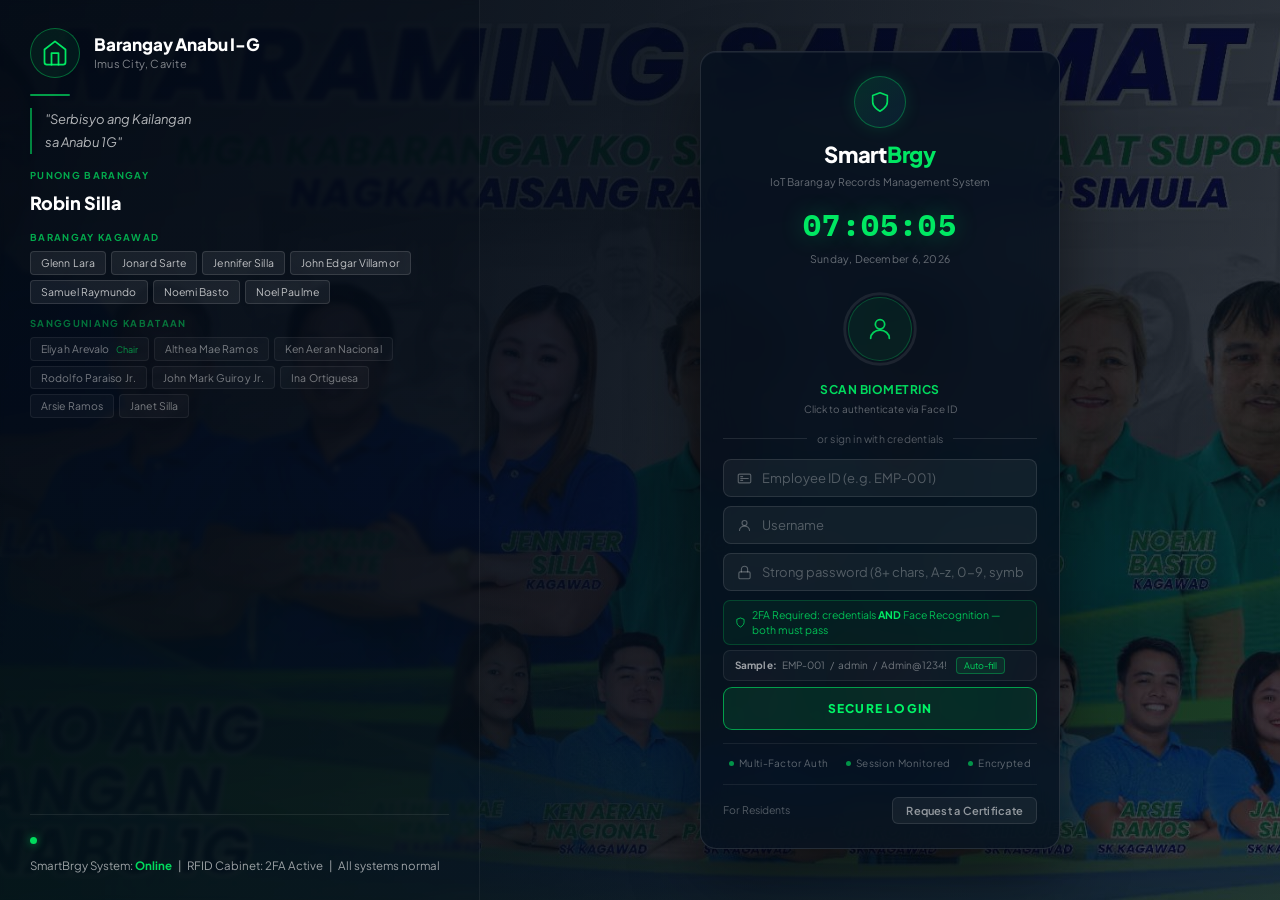
==== commit 4731604c: "update portal content" ====
--- a/index.html
+++ b/index.html
@@ -35,7 +35,7 @@
       </div>
       <div class="form-group"><div class="form-label">Buong Full Name *</div><input class="form-input" id="portal-name" placeholder="Example: Juan dela Cruz"/></div>
       <div class="form-group"><div class="form-label">Barangay Address *</div><input class="form-input" id="portal-address" placeholder="Purok, Street, Barangay Anabu I-G"/></div>
-      <div class="form-group"><div class="form-label">Contact Number</div><input class="form-input" id="portal-contact" placeholder="09XXXXXXXXX"/></div>
+      <div class="form-group"><div class="form-label">Contact Number</div><input class="form-input" id="portal-contact" placeholder="09XXXXXXXXX" inputmode="numeric" maxlength="11" oninput="this.value=this.value.replace(/[^0-9]/g,'')"/></div>
       <div class="form-group"><div class="form-label">Email Address <span style="color:var(--text-muted);font-weight:400;">(para sa notification)</span></div><input class="form-input" type="email" id="portal-email" placeholder="example@gmail.com"/></div>
       <div class="form-group"><div class="form-label">Purpose / Reason *</div><input class="form-input" id="portal-purpose" placeholder="Example: Employment, Loan, Scholarship..."/></div>
       <div class="form-group">
@@ -262,6 +262,10 @@
           <svg class="nav-icon" viewBox="0 0 24 24" fill="none" stroke="currentColor" stroke-width="2"><path d="M14 2H6a2 2 0 0 0-2 2v16a2 2 0 0 0 2 2h12a2 2 0 0 0 2-2V8z"/><polyline points="14 2 14 8 20 8"/></svg>
           Resident Records
         </div>
+        <div class="nav-item" data-perm="Records" onclick="showScreen('voter-registry',this)">
+          <svg class="nav-icon" viewBox="0 0 24 24" fill="none" stroke="currentColor" stroke-width="2"><path d="M9 11l3 3L22 4"/><path d="M21 12v7a2 2 0 0 1-2 2H5a2 2 0 0 1-2-2V5a2 2 0 0 1 2-2h11"/></svg>
+          Voter Registry
+        </div>
         <div class="nav-item" data-perm="Certificates" onclick="showScreen('certificates',this)">
           <svg class="nav-icon" viewBox="0 0 24 24" fill="none" stroke="currentColor" stroke-width="2"><rect x="2" y="3" width="20" height="14" rx="2"/><path d="M8 21h8M12 17v4"/></svg>
           Certificates & Clearances
@@ -453,6 +457,178 @@
           <thead><tr><th>Resident ID</th><th>Full Name</th><th>Age</th><th>Purok</th><th>Gender</th><th>Civil Status</th><th>Status</th><th>Actions</th></tr></thead>
           <tbody id="records-tbody"></tbody>
         </table>
+      </div>
+    </div>
+
+    <!-- VOTER REGISTRY -->
+    <div class="content" id="screen-voter-registry">
+      <div class="page-header-row">
+        <div class="page-header"><h1>Voter <span>Registry</span></h1><p>Mga rehistradong botante — Barangay Anabu I-G, Imus City</p></div>
+        <div style="display:flex;gap:8px;">
+          <button class="btn btn-green btn-sm" onclick="openRegisterVoterModal()">🗳️ Irehistro ang Botante</button>
+          <button class="btn btn-primary btn-sm" onclick="exportVoterList()">⬇ I-export</button>
+        </div>
+      </div>
+
+      <!-- Stats bar -->
+      <div class="stats-grid" style="margin-bottom:16px;grid-template-columns:repeat(4,1fr);">
+        <div class="stat-card blue" style="padding:14px 18px;">
+          <div class="stat-label">Kabuuang Botante</div>
+          <div class="stat-value" id="vr-stat-total">0</div>
+          <div class="stat-icon">🗳️</div>
+        </div>
+        <div class="stat-card green" style="padding:14px 18px;">
+          <div class="stat-label">Active</div>
+          <div class="stat-value" id="vr-stat-active">0</div>
+          <div class="stat-icon">✅</div>
+        </div>
+        <div class="stat-card amber" style="padding:14px 18px;">
+          <div class="stat-label">Transferred</div>
+          <div class="stat-value" id="vr-stat-transferred">0</div>
+          <div class="stat-icon">🔄</div>
+        </div>
+        <div class="stat-card red" style="padding:14px 18px;">
+          <div class="stat-label">Hindi Pa Nakarehistro</div>
+          <div class="stat-value" id="vr-stat-unregistered">0</div>
+          <div class="stat-icon">❌</div>
+        </div>
+      </div>
+
+      <div class="search-row">
+        <div class="search-wrap"><span class="si">🔍</span><input class="search-input" id="vr-search" placeholder="Hanapin ang botante sa pangalan, ID, o purok..." oninput="filterVoterRegistry()"/></div>
+      </div>
+
+      <div class="status-bar">
+        <div class="status-pill active" onclick="filterVoterStatus('',this)">Lahat</div>
+        <div class="status-pill" onclick="filterVoterStatus('Active',this)">Active</div>
+        <div class="status-pill" onclick="filterVoterStatus('Transferred',this)">Transferred</div>
+        <div class="status-pill" onclick="filterVoterStatus('Deceased',this)">Deceased</div>
+      </div>
+
+      <div class="card">
+        <table class="tbl">
+          <thead>
+            <tr>
+              <th>Voter ID</th>
+              <th>Resident ID</th>
+              <th>Buong Pangalan</th>
+              <th>Purok</th>
+              <th>Precinct No.</th>
+              <th>Cluster No.</th>
+              <th>Petsa ng Pagpaparehistro</th>
+              <th>Status</th>
+              <th>Actions</th>
+            </tr>
+          </thead>
+          <tbody id="vr-tbody"></tbody>
+        </table>
+        <div id="vr-empty" style="display:none;text-align:center;padding:40px;color:var(--text-muted);">
+          <div style="font-size:2.5rem;margin-bottom:8px;">🗳️</div>
+          <div>Walang naregistradong botante pa.</div>
+          <div style="font-size:12px;margin-top:4px;">I-click ang "Irehistro ang Botante" para magsimula.</div>
+        </div>
+      </div>
+    </div>
+
+    <!-- VOTER REGISTRY MODALS -->
+
+    <!-- Register Voter Modal -->
+    <div class="modal-overlay" id="modal-register-voter" onclick="if(event.target===this)closeModal('modal-register-voter')">
+      <div class="modal" style="max-width:480px;">
+        <div class="modal-header">
+          <span>🗳️ Irehistro ang Botante</span>
+          <button class="modal-close" onclick="closeModal('modal-register-voter')">✕</button>
+        </div>
+        <div class="modal-body">
+          <div class="form-note" style="background:rgba(59,130,246,0.08);border:1px solid rgba(59,130,246,0.2);border-radius:8px;padding:10px 14px;margin-bottom:16px;font-size:12.5px;color:var(--text-secondary);">
+            ℹ️ Ang residente ay dapat nakalista na sa <strong>Resident Records</strong> bago mairehistro bilang botante.
+          </div>
+          <div class="form-group">
+            <label class="form-label">Piliin ang Residente <span style="color:var(--red)">*</span></label>
+            <select class="form-input" id="vr-reg-resident" onchange="prefillVoterAge()">
+              <option value="">— Pumili ng residente —</option>
+            </select>
+          </div>
+          <div id="vr-reg-resident-info" style="display:none;background:var(--surface-2);border-radius:8px;padding:10px 14px;margin-bottom:12px;font-size:12.5px;"></div>
+          <div style="display:grid;grid-template-columns:1fr 1fr;gap:12px;">
+            <div class="form-group">
+              <label class="form-label">Precinct No.</label>
+              <input class="form-input" id="vr-reg-precinct" placeholder="hal. 0123A" />
+            </div>
+            <div class="form-group">
+              <label class="form-label">Cluster No.</label>
+              <input class="form-input" id="vr-reg-cluster" placeholder="hal. 001" />
+            </div>
+          </div>
+          <div class="form-group">
+            <label class="form-label">Petsa ng Pagpaparehistro sa COMELEC</label>
+            <input class="form-input" type="date" id="vr-reg-date" />
+          </div>
+          <div class="form-group">
+            <label class="form-label">Na-verify ni</label>
+            <input class="form-input" id="vr-reg-verifiedby" placeholder="Pangalan ng staff na nag-verify" />
+          </div>
+          <div class="form-group">
+            <label class="form-label">Remarks</label>
+            <textarea class="form-input" id="vr-reg-remarks" rows="2" placeholder="Opsyonal na tala..."></textarea>
+          </div>
+        </div>
+        <div class="modal-footer">
+          <button class="btn btn-ghost" onclick="closeModal('modal-register-voter')">Kanselahin</button>
+          <button class="btn btn-green" onclick="submitRegisterVoter()">🗳️ Irehistro</button>
+        </div>
+      </div>
+    </div>
+
+    <!-- Edit Voter Modal -->
+    <div class="modal-overlay" id="modal-edit-voter" onclick="if(event.target===this)closeModal('modal-edit-voter')">
+      <div class="modal" style="max-width:480px;">
+        <div class="modal-header">
+          <span>✏️ I-edit ang Voter Record</span>
+          <button class="modal-close" onclick="closeModal('modal-edit-voter')">✕</button>
+        </div>
+        <div class="modal-body">
+          <input type="hidden" id="vr-edit-id" />
+          <div class="form-group">
+            <label class="form-label">Botante</label>
+            <input class="form-input" id="vr-edit-name" disabled style="opacity:0.7;" />
+          </div>
+          <div style="display:grid;grid-template-columns:1fr 1fr;gap:12px;">
+            <div class="form-group">
+              <label class="form-label">Precinct No.</label>
+              <input class="form-input" id="vr-edit-precinct" placeholder="hal. 0123A" />
+            </div>
+            <div class="form-group">
+              <label class="form-label">Cluster No.</label>
+              <input class="form-input" id="vr-edit-cluster" placeholder="hal. 001" />
+            </div>
+          </div>
+          <div class="form-group">
+            <label class="form-label">Petsa ng Pagpaparehistro</label>
+            <input class="form-input" type="date" id="vr-edit-date" />
+          </div>
+          <div class="form-group">
+            <label class="form-label">Status</label>
+            <select class="form-input" id="vr-edit-status">
+              <option value="Active">Active</option>
+              <option value="Transferred">Transferred</option>
+              <option value="Deceased">Deceased</option>
+              <option value="Deactivated">Deactivated</option>
+            </select>
+          </div>
+          <div class="form-group">
+            <label class="form-label">Na-verify ni</label>
+            <input class="form-input" id="vr-edit-verifiedby" placeholder="Pangalan ng staff na nag-verify" />
+          </div>
+          <div class="form-group">
+            <label class="form-label">Remarks</label>
+            <textarea class="form-input" id="vr-edit-remarks" rows="2"></textarea>
+          </div>
+        </div>
+        <div class="modal-footer">
+          <button class="btn btn-ghost" onclick="closeModal('modal-edit-voter')">Kanselahin</button>
+          <button class="btn btn-primary" onclick="submitEditVoter()">💾 I-save</button>
+        </div>
       </div>
     </div>
 
@@ -1125,7 +1301,7 @@
     <div class="modal-header"><div class="modal-title" id="modal-resident-title">➕ <span>I-register ang Bagong Resident</span></div><div class="modal-close" onclick="closeModal('modal-resident')">✕</div></div>
     <div class="form-row">
       <div class="form-group"><div class="form-label">Last Name *</div><input class="form-input" id="res-lastname" placeholder="Santos"/></div>
-      <div class="form-group"><div class="form-label">Full Name *</div><input class="form-input" id="res-name" placeholder="Maria"/></div>
+      <div class="form-group"><div class="form-label">First Name *</div><input class="form-input" id="res-name" placeholder="Maria"/></div>
     </div>
     <div class="form-row">
       <div class="form-group"><div class="form-label">Date of Birth *</div><input class="form-input" type="date" id="res-dob"/></div>
@@ -1150,7 +1326,7 @@
       </div>
     </div>
     <div class="form-row">
-      <div class="form-group"><div class="form-label">Contact Number</div><input class="form-input" id="res-contact" placeholder="09XXXXXXXXX"/></div>
+      <div class="form-group"><div class="form-label">Contact Number</div><input class="form-input" id="res-contact" placeholder="09XXXXXXXXX" inputmode="numeric" maxlength="11" oninput="this.value=this.value.replace(/[^0-9]/g,'')"/></div>
       <div class="form-group"><div class="form-label">Type of Residency</div><select class="form-input" id="res-type"><option>Homeowner</option><option>Renter</option><option>Boarder</option></select></div>
     </div>
     <input type="hidden" id="res-edit-id" value=""/>
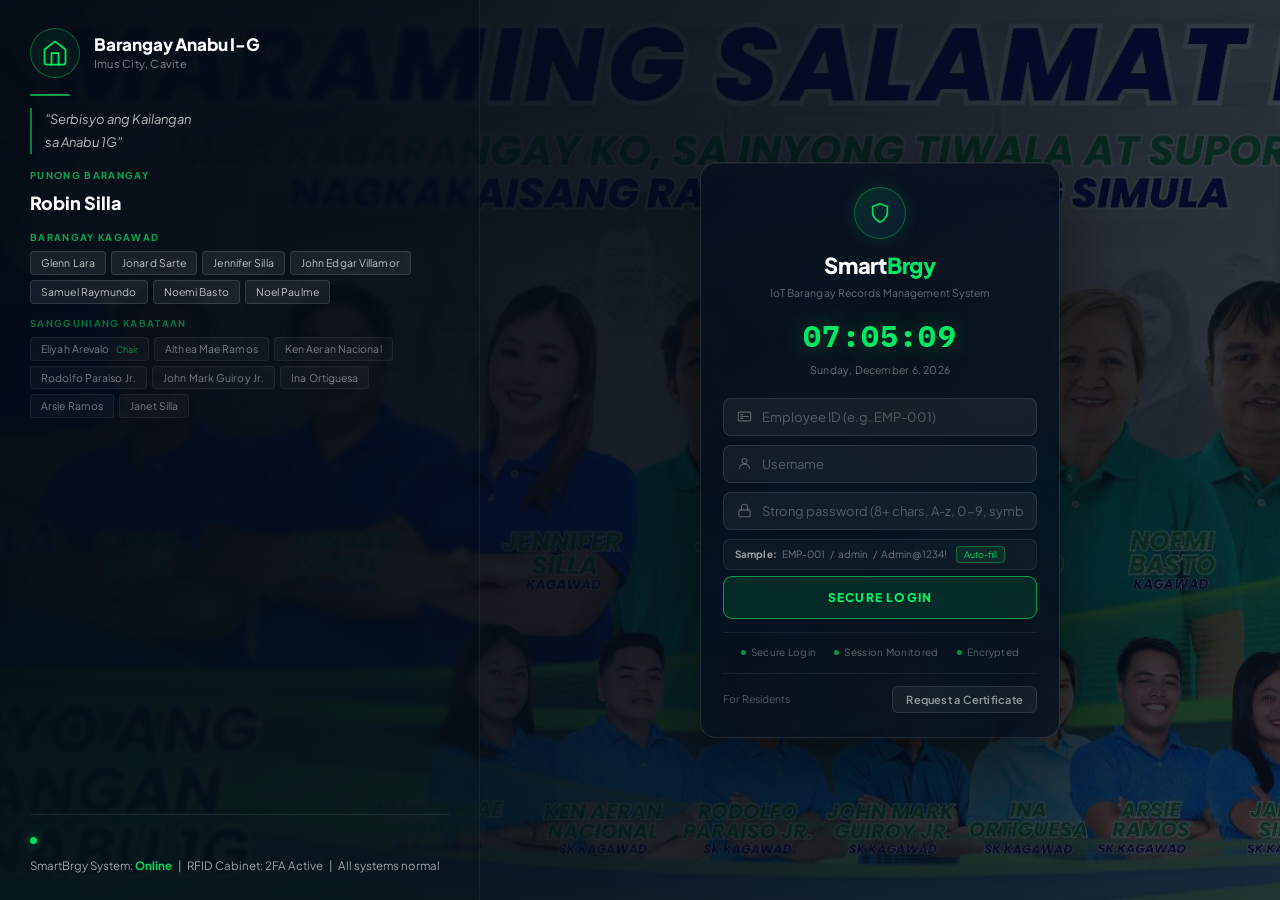
==== commit c52d0f22: "Remove face biometric scan from login page" ====
--- a/index.html
+++ b/index.html
@@ -145,26 +145,6 @@
         <div class="lp-live-date" id="login-date">—</div>
       </div>
 
-      <!-- Face Biometric -->
-      <div class="lp-face-wrap" id="face-scan-box" onclick="doFaceScan()">
-        <div class="lp-face-ring" id="lp-face-ring">
-          <svg class="lp-face-svg" viewBox="0 0 100 100">
-            <circle class="lp-svg-track" cx="50" cy="50" r="42"/>
-            <circle class="lp-svg-prog" id="face-svg-progress" cx="50" cy="50" r="42"/>
-          </svg>
-          <div class="lp-face-inner">
-            <svg id="face-icon-svg" width="28" height="28" viewBox="0 0 24 24" fill="none" stroke="rgba(0,255,106,0.8)" stroke-width="1.5" stroke-linecap="round" stroke-linejoin="round">
-              <circle cx="12" cy="8" r="4"/><path d="M4 20c0-4 3.6-7 8-7s8 3 8 7"/>
-            </svg>
-          </div>
-        </div>
-        <div class="lp-face-label" id="face-scan-label">Scan Biometrics</div>
-        <div class="lp-face-sub">Click to authenticate via Face ID</div>
-      </div>
-
-      <!-- Divider -->
-      <div class="lp-divider"><span>or sign in with credentials</span></div>
-
       <!-- Inputs -->
       <div class="lp-field">
         <svg width="15" height="15" viewBox="0 0 24 24" fill="none" stroke="currentColor" stroke-width="1.8" stroke-linecap="round" stroke-linejoin="round" class="lp-field-icon"><rect x="2" y="5" width="20" height="14" rx="2"/><path d="M6 12h12M6 9h3M6 15h3"/></svg>
@@ -179,12 +159,6 @@
         <input type="password" id="login-pass" placeholder="Strong password (8+ chars, A-z, 0-9, symbol)" autocomplete="off"/>
       </div>
 
-      <!-- 2FA notice -->
-      <div class="lp-2fa-notice">
-        <svg width="13" height="13" viewBox="0 0 24 24" fill="none" stroke="rgba(0,255,106,0.7)" stroke-width="2"><path d="M12 22s8-4 8-10V5l-8-3-8 3v7c0 6 8 10 8 10z"/></svg>
-        <span>2FA Required: credentials <strong>AND</strong> Face Recognition — both must pass</span>
-      </div>
-
       <!-- Sample credentials hint -->
       <div class="lp-sample-hint">
         <strong>Sample:</strong> EMP-001 &nbsp;/&nbsp; admin &nbsp;/&nbsp; Admin@1234!
@@ -198,7 +172,7 @@
       <div class="lp-sec-row">
         <div class="lp-sec-item">
           <div class="lp-sec-dot"></div>
-          <span>Multi-Factor Auth</span>
+          <span>Secure Login</span>
         </div>
         <div class="lp-sec-item">
           <div class="lp-sec-dot"></div>
--- a/style.css
+++ b/style.css
@@ -433,38 +433,6 @@
 }
 .lp-live-date { font-size:10.5px; color:rgba(255,255,255,0.38); margin-top:4px; letter-spacing:0.02em; }
 
-/* Face scan */
-.lp-face-wrap {
-  text-align:center; cursor:pointer; margin:16px 0 14px;
-  transition:opacity 0.2s;
-}
-.lp-face-wrap:hover { opacity:0.88; }
-.lp-face-ring { position:relative; width:84px; height:84px; margin:0 auto 10px; }
-.lp-face-svg { position:absolute; inset:0; transform:rotate(-90deg); }
-.lp-svg-track { fill:none; stroke:rgba(255,255,255,0.08); stroke-width:3.5; }
-.lp-svg-prog {
-  fill:none; stroke:rgba(0,255,106,0.85); stroke-width:3.5;
-  stroke-dasharray:264; stroke-dashoffset:264;
-  stroke-linecap:round; transition:stroke-dashoffset 0.08s linear;
-  filter:drop-shadow(0 0 4px rgba(0,255,106,0.45));
-}
-.lp-face-inner {
-  position:absolute; inset:10px; border-radius:50%;
-  background:rgba(0,255,106,0.06);
-  border:1px solid rgba(0,255,106,0.22);
-  display:flex; align-items:center; justify-content:center;
-  transition:all 0.3s;
-}
-.lp-face-wrap.scanning .lp-face-inner { border-color:rgba(42,126,211,0.6); background:rgba(42,126,211,0.08); }
-.lp-face-wrap.success .lp-face-inner { border-color:rgba(0,255,106,0.7); background:rgba(0,255,106,0.1); }
-.lp-face-label { font-size:12px; font-weight:700; color:rgba(0,255,106,0.85); letter-spacing:0.04em; text-transform:uppercase; }
-.lp-face-sub { font-size:10px; color:rgba(255,255,255,0.35); margin-top:3px; }
-
-/* Divider */
-.lp-divider { display:flex; align-items:center; gap:10px; margin:10px 0 13px; }
-.lp-divider::before, .lp-divider::after { content:''; flex:1; height:1px; background:rgba(255,255,255,0.1); }
-.lp-divider span { font-size:10.5px; color:rgba(255,255,255,0.3); white-space:nowrap; letter-spacing:0.02em; }
-
 /* Input fields */
 .lp-field {
   display:flex; align-items:center; gap:10px;
@@ -477,18 +445,6 @@
 .lp-field input { background:none; border:none; outline:none; flex:1; font-size:13px; color:#fff; }
 .lp-field input::placeholder { color:rgba(255,255,255,0.28); }
 .lp-field-icon { color:rgba(255,255,255,0.3); flex-shrink:0; }
-
-/* 2FA notice bar */
-.lp-2fa-notice {
-  display:flex; align-items:center; gap:6px;
-  margin-top:4px; padding:7px 11px;
-  background:rgba(0,255,106,0.05);
-  border:1px solid rgba(0,255,106,0.18);
-  border-radius:7px;
-  font-size:10.5px; color:rgba(0,255,106,0.72);
-  line-height:1.35;
-}
-.lp-2fa-notice strong { color:rgba(0,255,106,0.9); }
 
 /* Sample credentials hint */
 .lp-sample-hint {
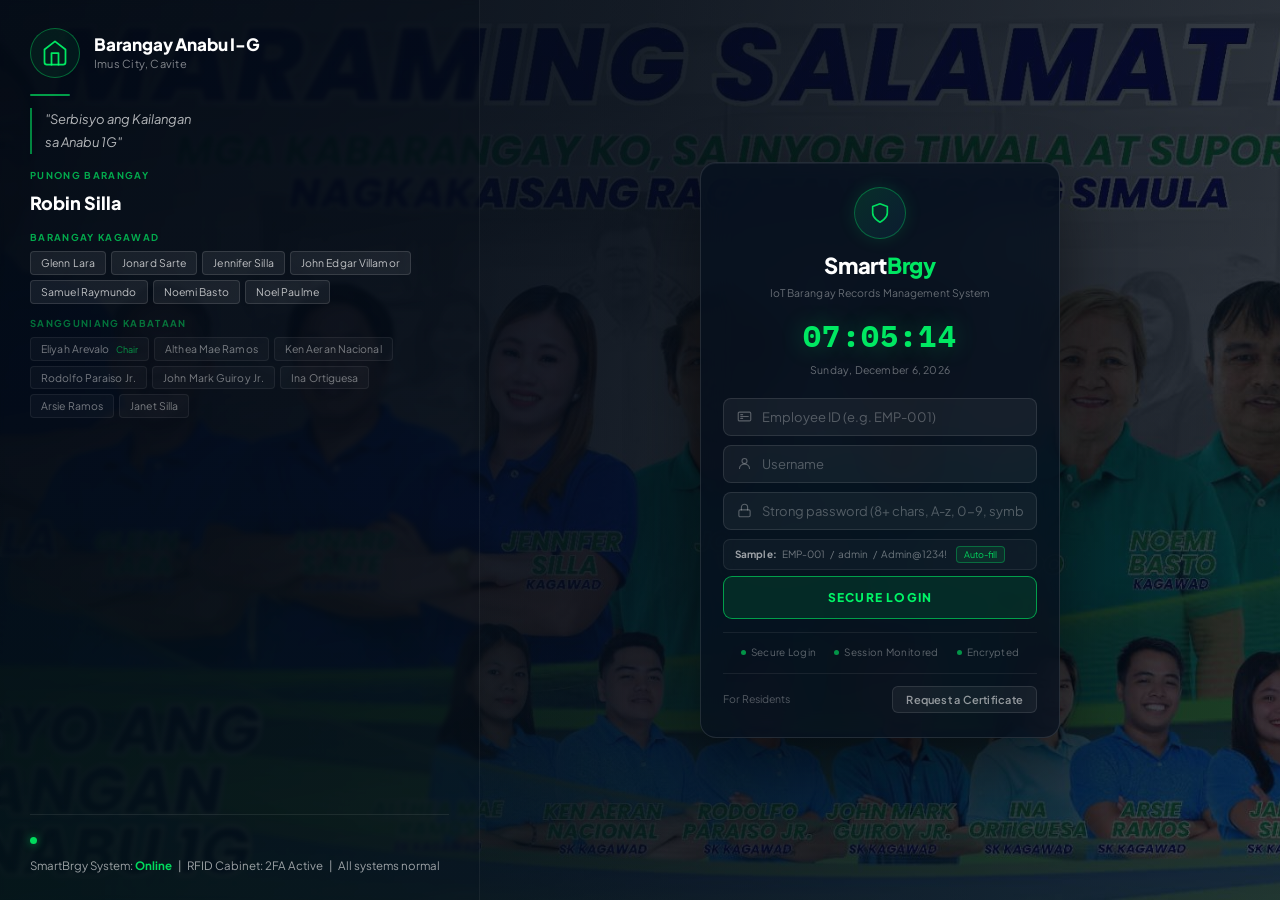
==== commit 96b2acc8: "Remove face biometric scan from login page Co-Authored-By: Claude Sonnet 5 <noreply@anthropic.com>" ====
--- a/index.html
+++ b/index.html
@@ -35,7 +35,7 @@
       </div>
       <div class="form-group"><div class="form-label">Buong Full Name *</div><input class="form-input" id="portal-name" placeholder="Example: Juan dela Cruz"/></div>
       <div class="form-group"><div class="form-label">Barangay Address *</div><input class="form-input" id="portal-address" placeholder="Purok, Street, Barangay Anabu I-G"/></div>
-      <div class="form-group"><div class="form-label">Contact Number</div><input class="form-input" id="portal-contact" placeholder="09XXXXXXXXX" inputmode="numeric" maxlength="11" oninput="this.value=this.value.replace(/[^0-9]/g,'')"/></div>
+      <div class="form-group"><div class="form-label">Contact Number</div><input class="form-input" id="portal-contact" placeholder="09XXXXXXXXX"/></div>
       <div class="form-group"><div class="form-label">Email Address <span style="color:var(--text-muted);font-weight:400;">(para sa notification)</span></div><input class="form-input" type="email" id="portal-email" placeholder="example@gmail.com"/></div>
       <div class="form-group"><div class="form-label">Purpose / Reason *</div><input class="form-input" id="portal-purpose" placeholder="Example: Employment, Loan, Scholarship..."/></div>
       <div class="form-group">
@@ -236,10 +236,6 @@
           <svg class="nav-icon" viewBox="0 0 24 24" fill="none" stroke="currentColor" stroke-width="2"><path d="M14 2H6a2 2 0 0 0-2 2v16a2 2 0 0 0 2 2h12a2 2 0 0 0 2-2V8z"/><polyline points="14 2 14 8 20 8"/></svg>
           Resident Records
         </div>
-        <div class="nav-item" data-perm="Records" onclick="showScreen('voter-registry',this)">
-          <svg class="nav-icon" viewBox="0 0 24 24" fill="none" stroke="currentColor" stroke-width="2"><path d="M9 11l3 3L22 4"/><path d="M21 12v7a2 2 0 0 1-2 2H5a2 2 0 0 1-2-2V5a2 2 0 0 1 2-2h11"/></svg>
-          Voter Registry
-        </div>
         <div class="nav-item" data-perm="Certificates" onclick="showScreen('certificates',this)">
           <svg class="nav-icon" viewBox="0 0 24 24" fill="none" stroke="currentColor" stroke-width="2"><rect x="2" y="3" width="20" height="14" rx="2"/><path d="M8 21h8M12 17v4"/></svg>
           Certificates & Clearances
@@ -431,178 +427,6 @@
           <thead><tr><th>Resident ID</th><th>Full Name</th><th>Age</th><th>Purok</th><th>Gender</th><th>Civil Status</th><th>Status</th><th>Actions</th></tr></thead>
           <tbody id="records-tbody"></tbody>
         </table>
-      </div>
-    </div>
-
-    <!-- VOTER REGISTRY -->
-    <div class="content" id="screen-voter-registry">
-      <div class="page-header-row">
-        <div class="page-header"><h1>Voter <span>Registry</span></h1><p>Mga rehistradong botante — Barangay Anabu I-G, Imus City</p></div>
-        <div style="display:flex;gap:8px;">
-          <button class="btn btn-green btn-sm" onclick="openRegisterVoterModal()">🗳️ Irehistro ang Botante</button>
-          <button class="btn btn-primary btn-sm" onclick="exportVoterList()">⬇ I-export</button>
-        </div>
-      </div>
-
-      <!-- Stats bar -->
-      <div class="stats-grid" style="margin-bottom:16px;grid-template-columns:repeat(4,1fr);">
-        <div class="stat-card blue" style="padding:14px 18px;">
-          <div class="stat-label">Kabuuang Botante</div>
-          <div class="stat-value" id="vr-stat-total">0</div>
-          <div class="stat-icon">🗳️</div>
-        </div>
-        <div class="stat-card green" style="padding:14px 18px;">
-          <div class="stat-label">Active</div>
-          <div class="stat-value" id="vr-stat-active">0</div>
-          <div class="stat-icon">✅</div>
-        </div>
-        <div class="stat-card amber" style="padding:14px 18px;">
-          <div class="stat-label">Transferred</div>
-          <div class="stat-value" id="vr-stat-transferred">0</div>
-          <div class="stat-icon">🔄</div>
-        </div>
-        <div class="stat-card red" style="padding:14px 18px;">
-          <div class="stat-label">Hindi Pa Nakarehistro</div>
-          <div class="stat-value" id="vr-stat-unregistered">0</div>
-          <div class="stat-icon">❌</div>
-        </div>
-      </div>
-
-      <div class="search-row">
-        <div class="search-wrap"><span class="si">🔍</span><input class="search-input" id="vr-search" placeholder="Hanapin ang botante sa pangalan, ID, o purok..." oninput="filterVoterRegistry()"/></div>
-      </div>
-
-      <div class="status-bar">
-        <div class="status-pill active" onclick="filterVoterStatus('',this)">Lahat</div>
-        <div class="status-pill" onclick="filterVoterStatus('Active',this)">Active</div>
-        <div class="status-pill" onclick="filterVoterStatus('Transferred',this)">Transferred</div>
-        <div class="status-pill" onclick="filterVoterStatus('Deceased',this)">Deceased</div>
-      </div>
-
-      <div class="card">
-        <table class="tbl">
-          <thead>
-            <tr>
-              <th>Voter ID</th>
-              <th>Resident ID</th>
-              <th>Buong Pangalan</th>
-              <th>Purok</th>
-              <th>Precinct No.</th>
-              <th>Cluster No.</th>
-              <th>Petsa ng Pagpaparehistro</th>
-              <th>Status</th>
-              <th>Actions</th>
-            </tr>
-          </thead>
-          <tbody id="vr-tbody"></tbody>
-        </table>
-        <div id="vr-empty" style="display:none;text-align:center;padding:40px;color:var(--text-muted);">
-          <div style="font-size:2.5rem;margin-bottom:8px;">🗳️</div>
-          <div>Walang naregistradong botante pa.</div>
-          <div style="font-size:12px;margin-top:4px;">I-click ang "Irehistro ang Botante" para magsimula.</div>
-        </div>
-      </div>
-    </div>
-
-    <!-- VOTER REGISTRY MODALS -->
-
-    <!-- Register Voter Modal -->
-    <div class="modal-overlay" id="modal-register-voter" onclick="if(event.target===this)closeModal('modal-register-voter')">
-      <div class="modal" style="max-width:480px;">
-        <div class="modal-header">
-          <span>🗳️ Irehistro ang Botante</span>
-          <button class="modal-close" onclick="closeModal('modal-register-voter')">✕</button>
-        </div>
-        <div class="modal-body">
-          <div class="form-note" style="background:rgba(59,130,246,0.08);border:1px solid rgba(59,130,246,0.2);border-radius:8px;padding:10px 14px;margin-bottom:16px;font-size:12.5px;color:var(--text-secondary);">
-            ℹ️ Ang residente ay dapat nakalista na sa <strong>Resident Records</strong> bago mairehistro bilang botante.
-          </div>
-          <div class="form-group">
-            <label class="form-label">Piliin ang Residente <span style="color:var(--red)">*</span></label>
-            <select class="form-input" id="vr-reg-resident" onchange="prefillVoterAge()">
-              <option value="">— Pumili ng residente —</option>
-            </select>
-          </div>
-          <div id="vr-reg-resident-info" style="display:none;background:var(--surface-2);border-radius:8px;padding:10px 14px;margin-bottom:12px;font-size:12.5px;"></div>
-          <div style="display:grid;grid-template-columns:1fr 1fr;gap:12px;">
-            <div class="form-group">
-              <label class="form-label">Precinct No.</label>
-              <input class="form-input" id="vr-reg-precinct" placeholder="hal. 0123A" />
-            </div>
-            <div class="form-group">
-              <label class="form-label">Cluster No.</label>
-              <input class="form-input" id="vr-reg-cluster" placeholder="hal. 001" />
-            </div>
-          </div>
-          <div class="form-group">
-            <label class="form-label">Petsa ng Pagpaparehistro sa COMELEC</label>
-            <input class="form-input" type="date" id="vr-reg-date" />
-          </div>
-          <div class="form-group">
-            <label class="form-label">Na-verify ni</label>
-            <input class="form-input" id="vr-reg-verifiedby" placeholder="Pangalan ng staff na nag-verify" />
-          </div>
-          <div class="form-group">
-            <label class="form-label">Remarks</label>
-            <textarea class="form-input" id="vr-reg-remarks" rows="2" placeholder="Opsyonal na tala..."></textarea>
-          </div>
-        </div>
-        <div class="modal-footer">
-          <button class="btn btn-ghost" onclick="closeModal('modal-register-voter')">Kanselahin</button>
-          <button class="btn btn-green" onclick="submitRegisterVoter()">🗳️ Irehistro</button>
-        </div>
-      </div>
-    </div>
-
-    <!-- Edit Voter Modal -->
-    <div class="modal-overlay" id="modal-edit-voter" onclick="if(event.target===this)closeModal('modal-edit-voter')">
-      <div class="modal" style="max-width:480px;">
-        <div class="modal-header">
-          <span>✏️ I-edit ang Voter Record</span>
-          <button class="modal-close" onclick="closeModal('modal-edit-voter')">✕</button>
-        </div>
-        <div class="modal-body">
-          <input type="hidden" id="vr-edit-id" />
-          <div class="form-group">
-            <label class="form-label">Botante</label>
-            <input class="form-input" id="vr-edit-name" disabled style="opacity:0.7;" />
-          </div>
-          <div style="display:grid;grid-template-columns:1fr 1fr;gap:12px;">
-            <div class="form-group">
-              <label class="form-label">Precinct No.</label>
-              <input class="form-input" id="vr-edit-precinct" placeholder="hal. 0123A" />
-            </div>
-            <div class="form-group">
-              <label class="form-label">Cluster No.</label>
-              <input class="form-input" id="vr-edit-cluster" placeholder="hal. 001" />
-            </div>
-          </div>
-          <div class="form-group">
-            <label class="form-label">Petsa ng Pagpaparehistro</label>
-            <input class="form-input" type="date" id="vr-edit-date" />
-          </div>
-          <div class="form-group">
-            <label class="form-label">Status</label>
-            <select class="form-input" id="vr-edit-status">
-              <option value="Active">Active</option>
-              <option value="Transferred">Transferred</option>
-              <option value="Deceased">Deceased</option>
-              <option value="Deactivated">Deactivated</option>
-            </select>
-          </div>
-          <div class="form-group">
-            <label class="form-label">Na-verify ni</label>
-            <input class="form-input" id="vr-edit-verifiedby" placeholder="Pangalan ng staff na nag-verify" />
-          </div>
-          <div class="form-group">
-            <label class="form-label">Remarks</label>
-            <textarea class="form-input" id="vr-edit-remarks" rows="2"></textarea>
-          </div>
-        </div>
-        <div class="modal-footer">
-          <button class="btn btn-ghost" onclick="closeModal('modal-edit-voter')">Kanselahin</button>
-          <button class="btn btn-primary" onclick="submitEditVoter()">💾 I-save</button>
-        </div>
       </div>
     </div>
 
@@ -1275,7 +1099,7 @@
     <div class="modal-header"><div class="modal-title" id="modal-resident-title">➕ <span>I-register ang Bagong Resident</span></div><div class="modal-close" onclick="closeModal('modal-resident')">✕</div></div>
     <div class="form-row">
       <div class="form-group"><div class="form-label">Last Name *</div><input class="form-input" id="res-lastname" placeholder="Santos"/></div>
-      <div class="form-group"><div class="form-label">First Name *</div><input class="form-input" id="res-name" placeholder="Maria"/></div>
+      <div class="form-group"><div class="form-label">Full Name *</div><input class="form-input" id="res-name" placeholder="Maria"/></div>
     </div>
     <div class="form-row">
       <div class="form-group"><div class="form-label">Date of Birth *</div><input class="form-input" type="date" id="res-dob"/></div>
@@ -1300,7 +1124,7 @@
       </div>
     </div>
     <div class="form-row">
-      <div class="form-group"><div class="form-label">Contact Number</div><input class="form-input" id="res-contact" placeholder="09XXXXXXXXX" inputmode="numeric" maxlength="11" oninput="this.value=this.value.replace(/[^0-9]/g,'')"/></div>
+      <div class="form-group"><div class="form-label">Contact Number</div><input class="form-input" id="res-contact" placeholder="09XXXXXXXXX"/></div>
       <div class="form-group"><div class="form-label">Type of Residency</div><select class="form-input" id="res-type"><option>Homeowner</option><option>Renter</option><option>Boarder</option></select></div>
     </div>
     <input type="hidden" id="res-edit-id" value=""/>
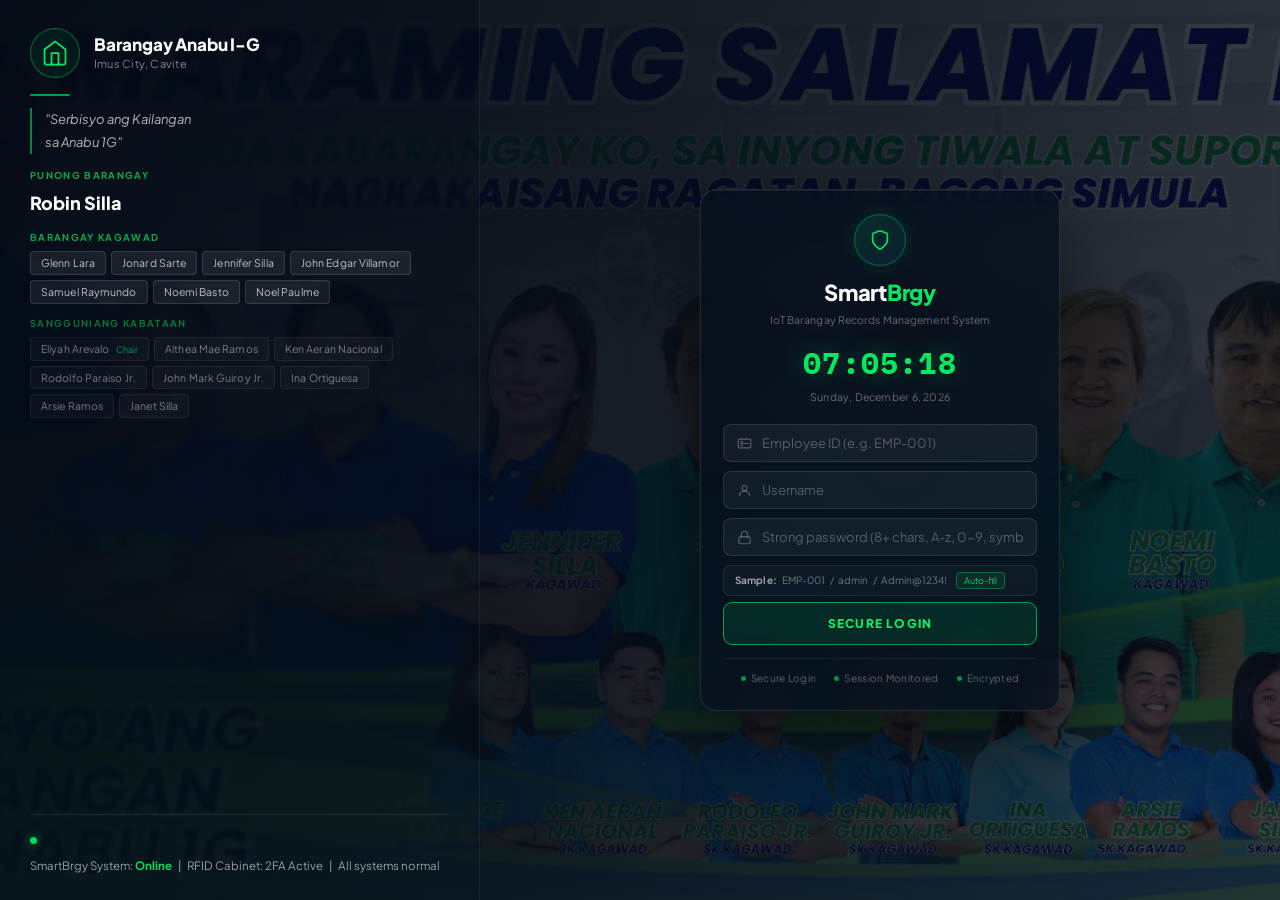
==== commit a3293216: "Remove Request a Certificate link from login page Co-Authored-By: Claude Sonnet 5 <noreply@anthropic" ====
--- a/index.html
+++ b/index.html
@@ -35,7 +35,7 @@
       </div>
       <div class="form-group"><div class="form-label">Buong Full Name *</div><input class="form-input" id="portal-name" placeholder="Example: Juan dela Cruz"/></div>
       <div class="form-group"><div class="form-label">Barangay Address *</div><input class="form-input" id="portal-address" placeholder="Purok, Street, Barangay Anabu I-G"/></div>
-      <div class="form-group"><div class="form-label">Contact Number</div><input class="form-input" id="portal-contact" placeholder="09XXXXXXXXX"/></div>
+      <div class="form-group"><div class="form-label">Contact Number</div><input class="form-input" id="portal-contact" placeholder="09XXXXXXXXX" inputmode="numeric" maxlength="11" oninput="this.value=this.value.replace(/[^0-9]/g,'')"/></div>
       <div class="form-group"><div class="form-label">Email Address <span style="color:var(--text-muted);font-weight:400;">(para sa notification)</span></div><input class="form-input" type="email" id="portal-email" placeholder="example@gmail.com"/></div>
       <div class="form-group"><div class="form-label">Purpose / Reason *</div><input class="form-input" id="portal-purpose" placeholder="Example: Employment, Loan, Scholarship..."/></div>
       <div class="form-group">
@@ -184,12 +184,6 @@
         </div>
       </div>
 
-      <!-- Portal link -->
-      <div class="lp-portal-row">
-        <span>For Residents</span>
-        <button class="lp-portal-btn" onclick="showPublicPortal()">Request a Certificate</button>
-      </div>
-
     </div>
   </div>
 
@@ -236,6 +230,10 @@
           <svg class="nav-icon" viewBox="0 0 24 24" fill="none" stroke="currentColor" stroke-width="2"><path d="M14 2H6a2 2 0 0 0-2 2v16a2 2 0 0 0 2 2h12a2 2 0 0 0 2-2V8z"/><polyline points="14 2 14 8 20 8"/></svg>
           Resident Records
         </div>
+        <div class="nav-item" data-perm="Records" onclick="showScreen('voter-registry',this)">
+          <svg class="nav-icon" viewBox="0 0 24 24" fill="none" stroke="currentColor" stroke-width="2"><path d="M9 11l3 3L22 4"/><path d="M21 12v7a2 2 0 0 1-2 2H5a2 2 0 0 1-2-2V5a2 2 0 0 1 2-2h11"/></svg>
+          Voter Registry
+        </div>
         <div class="nav-item" data-perm="Certificates" onclick="showScreen('certificates',this)">
           <svg class="nav-icon" viewBox="0 0 24 24" fill="none" stroke="currentColor" stroke-width="2"><rect x="2" y="3" width="20" height="14" rx="2"/><path d="M8 21h8M12 17v4"/></svg>
           Certificates & Clearances
@@ -427,6 +425,178 @@
           <thead><tr><th>Resident ID</th><th>Full Name</th><th>Age</th><th>Purok</th><th>Gender</th><th>Civil Status</th><th>Status</th><th>Actions</th></tr></thead>
           <tbody id="records-tbody"></tbody>
         </table>
+      </div>
+    </div>
+
+    <!-- VOTER REGISTRY -->
+    <div class="content" id="screen-voter-registry">
+      <div class="page-header-row">
+        <div class="page-header"><h1>Voter <span>Registry</span></h1><p>Mga rehistradong botante — Barangay Anabu I-G, Imus City</p></div>
+        <div style="display:flex;gap:8px;">
+          <button class="btn btn-green btn-sm" onclick="openRegisterVoterModal()">🗳️ Irehistro ang Botante</button>
+          <button class="btn btn-primary btn-sm" onclick="exportVoterList()">⬇ I-export</button>
+        </div>
+      </div>
+
+      <!-- Stats bar -->
+      <div class="stats-grid" style="margin-bottom:16px;grid-template-columns:repeat(4,1fr);">
+        <div class="stat-card blue" style="padding:14px 18px;">
+          <div class="stat-label">Kabuuang Botante</div>
+          <div class="stat-value" id="vr-stat-total">0</div>
+          <div class="stat-icon">🗳️</div>
+        </div>
+        <div class="stat-card green" style="padding:14px 18px;">
+          <div class="stat-label">Active</div>
+          <div class="stat-value" id="vr-stat-active">0</div>
+          <div class="stat-icon">✅</div>
+        </div>
+        <div class="stat-card amber" style="padding:14px 18px;">
+          <div class="stat-label">Transferred</div>
+          <div class="stat-value" id="vr-stat-transferred">0</div>
+          <div class="stat-icon">🔄</div>
+        </div>
+        <div class="stat-card red" style="padding:14px 18px;">
+          <div class="stat-label">Hindi Pa Nakarehistro</div>
+          <div class="stat-value" id="vr-stat-unregistered">0</div>
+          <div class="stat-icon">❌</div>
+        </div>
+      </div>
+
+      <div class="search-row">
+        <div class="search-wrap"><span class="si">🔍</span><input class="search-input" id="vr-search" placeholder="Hanapin ang botante sa pangalan, ID, o purok..." oninput="filterVoterRegistry()"/></div>
+      </div>
+
+      <div class="status-bar">
+        <div class="status-pill active" onclick="filterVoterStatus('',this)">Lahat</div>
+        <div class="status-pill" onclick="filterVoterStatus('Active',this)">Active</div>
+        <div class="status-pill" onclick="filterVoterStatus('Transferred',this)">Transferred</div>
+        <div class="status-pill" onclick="filterVoterStatus('Deceased',this)">Deceased</div>
+      </div>
+
+      <div class="card">
+        <table class="tbl">
+          <thead>
+            <tr>
+              <th>Voter ID</th>
+              <th>Resident ID</th>
+              <th>Buong Pangalan</th>
+              <th>Purok</th>
+              <th>Precinct No.</th>
+              <th>Cluster No.</th>
+              <th>Petsa ng Pagpaparehistro</th>
+              <th>Status</th>
+              <th>Actions</th>
+            </tr>
+          </thead>
+          <tbody id="vr-tbody"></tbody>
+        </table>
+        <div id="vr-empty" style="display:none;text-align:center;padding:40px;color:var(--text-muted);">
+          <div style="font-size:2.5rem;margin-bottom:8px;">🗳️</div>
+          <div>Walang naregistradong botante pa.</div>
+          <div style="font-size:12px;margin-top:4px;">I-click ang "Irehistro ang Botante" para magsimula.</div>
+        </div>
+      </div>
+    </div>
+
+    <!-- VOTER REGISTRY MODALS -->
+
+    <!-- Register Voter Modal -->
+    <div class="modal-overlay" id="modal-register-voter" onclick="if(event.target===this)closeModal('modal-register-voter')">
+      <div class="modal" style="max-width:480px;">
+        <div class="modal-header">
+          <span>🗳️ Irehistro ang Botante</span>
+          <button class="modal-close" onclick="closeModal('modal-register-voter')">✕</button>
+        </div>
+        <div class="modal-body">
+          <div class="form-note" style="background:rgba(59,130,246,0.08);border:1px solid rgba(59,130,246,0.2);border-radius:8px;padding:10px 14px;margin-bottom:16px;font-size:12.5px;color:var(--text-secondary);">
+            ℹ️ Ang residente ay dapat nakalista na sa <strong>Resident Records</strong> bago mairehistro bilang botante.
+          </div>
+          <div class="form-group">
+            <label class="form-label">Piliin ang Residente <span style="color:var(--red)">*</span></label>
+            <select class="form-input" id="vr-reg-resident" onchange="prefillVoterAge()">
+              <option value="">— Pumili ng residente —</option>
+            </select>
+          </div>
+          <div id="vr-reg-resident-info" style="display:none;background:var(--surface-2);border-radius:8px;padding:10px 14px;margin-bottom:12px;font-size:12.5px;"></div>
+          <div style="display:grid;grid-template-columns:1fr 1fr;gap:12px;">
+            <div class="form-group">
+              <label class="form-label">Precinct No.</label>
+              <input class="form-input" id="vr-reg-precinct" placeholder="hal. 0123A" />
+            </div>
+            <div class="form-group">
+              <label class="form-label">Cluster No.</label>
+              <input class="form-input" id="vr-reg-cluster" placeholder="hal. 001" />
+            </div>
+          </div>
+          <div class="form-group">
+            <label class="form-label">Petsa ng Pagpaparehistro sa COMELEC</label>
+            <input class="form-input" type="date" id="vr-reg-date" />
+          </div>
+          <div class="form-group">
+            <label class="form-label">Na-verify ni</label>
+            <input class="form-input" id="vr-reg-verifiedby" placeholder="Pangalan ng staff na nag-verify" />
+          </div>
+          <div class="form-group">
+            <label class="form-label">Remarks</label>
+            <textarea class="form-input" id="vr-reg-remarks" rows="2" placeholder="Opsyonal na tala..."></textarea>
+          </div>
+        </div>
+        <div class="modal-footer">
+          <button class="btn btn-ghost" onclick="closeModal('modal-register-voter')">Kanselahin</button>
+          <button class="btn btn-green" onclick="submitRegisterVoter()">🗳️ Irehistro</button>
+        </div>
+      </div>
+    </div>
+
+    <!-- Edit Voter Modal -->
+    <div class="modal-overlay" id="modal-edit-voter" onclick="if(event.target===this)closeModal('modal-edit-voter')">
+      <div class="modal" style="max-width:480px;">
+        <div class="modal-header">
+          <span>✏️ I-edit ang Voter Record</span>
+          <button class="modal-close" onclick="closeModal('modal-edit-voter')">✕</button>
+        </div>
+        <div class="modal-body">
+          <input type="hidden" id="vr-edit-id" />
+          <div class="form-group">
+            <label class="form-label">Botante</label>
+            <input class="form-input" id="vr-edit-name" disabled style="opacity:0.7;" />
+          </div>
+          <div style="display:grid;grid-template-columns:1fr 1fr;gap:12px;">
+            <div class="form-group">
+              <label class="form-label">Precinct No.</label>
+              <input class="form-input" id="vr-edit-precinct" placeholder="hal. 0123A" />
+            </div>
+            <div class="form-group">
+              <label class="form-label">Cluster No.</label>
+              <input class="form-input" id="vr-edit-cluster" placeholder="hal. 001" />
+            </div>
+          </div>
+          <div class="form-group">
+            <label class="form-label">Petsa ng Pagpaparehistro</label>
+            <input class="form-input" type="date" id="vr-edit-date" />
+          </div>
+          <div class="form-group">
+            <label class="form-label">Status</label>
+            <select class="form-input" id="vr-edit-status">
+              <option value="Active">Active</option>
+              <option value="Transferred">Transferred</option>
+              <option value="Deceased">Deceased</option>
+              <option value="Deactivated">Deactivated</option>
+            </select>
+          </div>
+          <div class="form-group">
+            <label class="form-label">Na-verify ni</label>
+            <input class="form-input" id="vr-edit-verifiedby" placeholder="Pangalan ng staff na nag-verify" />
+          </div>
+          <div class="form-group">
+            <label class="form-label">Remarks</label>
+            <textarea class="form-input" id="vr-edit-remarks" rows="2"></textarea>
+          </div>
+        </div>
+        <div class="modal-footer">
+          <button class="btn btn-ghost" onclick="closeModal('modal-edit-voter')">Kanselahin</button>
+          <button class="btn btn-primary" onclick="submitEditVoter()">💾 I-save</button>
+        </div>
       </div>
     </div>
 
@@ -1099,7 +1269,7 @@
     <div class="modal-header"><div class="modal-title" id="modal-resident-title">➕ <span>I-register ang Bagong Resident</span></div><div class="modal-close" onclick="closeModal('modal-resident')">✕</div></div>
     <div class="form-row">
       <div class="form-group"><div class="form-label">Last Name *</div><input class="form-input" id="res-lastname" placeholder="Santos"/></div>
-      <div class="form-group"><div class="form-label">Full Name *</div><input class="form-input" id="res-name" placeholder="Maria"/></div>
+      <div class="form-group"><div class="form-label">First Name *</div><input class="form-input" id="res-name" placeholder="Maria"/></div>
     </div>
     <div class="form-row">
       <div class="form-group"><div class="form-label">Date of Birth *</div><input class="form-input" type="date" id="res-dob"/></div>
@@ -1124,7 +1294,7 @@
       </div>
     </div>
     <div class="form-row">
-      <div class="form-group"><div class="form-label">Contact Number</div><input class="form-input" id="res-contact" placeholder="09XXXXXXXXX"/></div>
+      <div class="form-group"><div class="form-label">Contact Number</div><input class="form-input" id="res-contact" placeholder="09XXXXXXXXX" inputmode="numeric" maxlength="11" oninput="this.value=this.value.replace(/[^0-9]/g,'')"/></div>
       <div class="form-group"><div class="form-label">Type of Residency</div><select class="form-input" id="res-type"><option>Homeowner</option><option>Renter</option><option>Boarder</option></select></div>
     </div>
     <input type="hidden" id="res-edit-id" value=""/>
--- a/style.css
+++ b/style.css
@@ -484,22 +484,6 @@
 .lp-sec-item { display:flex; align-items:center; gap:5px; font-size:10px; color:rgba(255,255,255,0.35); letter-spacing:0.03em; }
 .lp-sec-dot { width:5px; height:5px; border-radius:50%; background:rgba(0,255,106,0.55); flex-shrink:0; }
 
-/* Portal link row */
-.lp-portal-row {
-  display:flex; align-items:center; justify-content:space-between;
-  margin-top:13px; padding-top:12px;
-  border-top:1px solid rgba(255,255,255,0.07);
-  font-size:10.5px; color:rgba(255,255,255,0.3);
-}
-.lp-portal-btn {
-  font-size:11px; font-weight:600;
-  color:rgba(255,255,255,0.55);
-  background:rgba(255,255,255,0.05);
-  border:1px solid rgba(255,255,255,0.1);
-  border-radius:6px; padding:6px 13px; cursor:pointer;
-  transition:all 0.2s; letter-spacing:0.02em;
-}
-.lp-portal-btn:hover { background:rgba(255,255,255,0.1); color:rgba(255,255,255,0.8); }
 
 /* Legacy compat — hide old login elements if still in DOM */
 .login-card { display:none !important; }
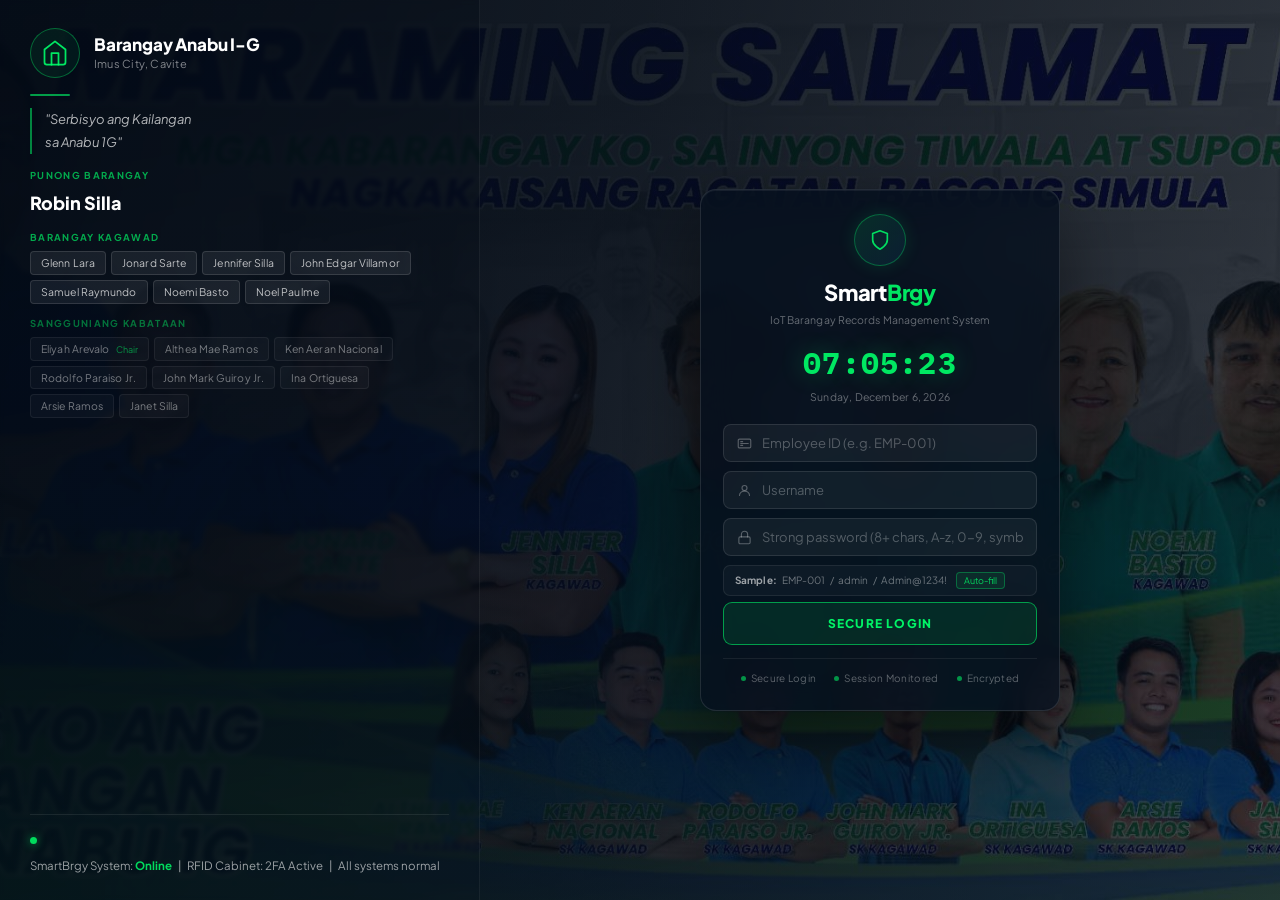
==== commit 7aa97909: "Reorganize repo structure into static/, database/, docs/ Move script.js, style.css, db-connector.js," ====
--- a/index.html
+++ b/index.html
@@ -4,8 +4,8 @@
 <meta charset="UTF-8"/>
 <meta name="viewport" content="width=device-width, initial-scale=1.0, maximum-scale=1.0, user-scalable=no"/>
 <title>SmartBrgy — Barangay Anabu I-G, Imus City</title>
-<link rel="icon" type="image/jpeg" href="anabu logo.jpg"/>
-<link rel="stylesheet" href="style.css"/>
+<link rel="icon" type="image/jpeg" href="static/anabu-logo.jpg"/>
+<link rel="stylesheet" href="static/style.css"/>
 </head>
 <body>
 <div id="loading-bar"></div>
@@ -193,7 +193,7 @@
   <!-- TOPBAR -->
   <div class="topbar">
     <div class="topbar-logo">
-      <div class="topbar-logo-box"><img src="anabu logo.jpg" alt="Barangay Anabu I-G logo"/></div>
+      <div class="topbar-logo-box"><img src="static/anabu-logo.jpg" alt="Barangay Anabu I-G logo"/></div>
       <div class="topbar-brand">SmartBrgy <span>ANABU I-G • IMUS CITY</span></div>
     </div>
     <div class="topbar-sep"></div>
@@ -1552,7 +1552,7 @@
   </div>
 </div>
 
-<script src="script.js"></script>
-<script src="db-connector.js"></script>
+<script src="static/script.js"></script>
+<script src="static/db-connector.js"></script>
 </body>
 </html>
--- a/static/style.css
+++ b/static/style.css
@@ -0,0 +1,919 @@
+/* ═══════════════════════════════════════════════════════
+   SMARTBRGY ANABU I-G — STYLE.CSS
+   Dark Mode (default) + Light Mode Toggle
+   ═══════════════════════════════════════════════════════ */
+
+@import url('https://fonts.googleapis.com/css2?family=Plus+Jakarta+Sans:wght@400;500;600;700;800&family=IBM+Plex+Mono:wght@400;500&display=swap');
+
+/* ═══ DARK MODE (default) ═══ */
+:root {
+  --blue-900: #050F1E;
+  --blue-800: #0B1E35;
+  --blue-700: #0B3D6B;
+  --blue-600: #1565A8;
+  --blue-500: #2A7ED3;
+  --blue-400: #5BA3E8;
+  --green-500: #00FF6A;
+  --green-400: #33FF87;
+  --green-600: #00CC55;
+  --green-dim: rgba(0,255,106,0.08);
+  --green-glow: rgba(0,255,106,0.18);
+  --blue-glow: rgba(21,101,168,0.35);
+
+  --bg-base: #060F1C;
+  --bg-panel: #0A1929;
+  --bg-card: rgba(11,29,53,0.9);
+  --bg-glass: rgba(11,61,107,0.20);
+  --bg-input: rgba(255,255,255,0.05);
+
+  --border: rgba(42,126,211,0.15);
+  --border-green: rgba(0,255,106,0.22);
+  --border-hover: rgba(42,126,211,0.35);
+
+  --text-primary: #E8F4FF;
+  --text-secondary: rgba(232,244,255,0.65);
+  --text-muted: rgba(232,244,255,0.38);
+
+  --font-ui: 'Plus Jakarta Sans', sans-serif;
+  --font-mono: 'IBM Plex Mono', monospace;
+  --radius: 10px; --radius-sm: 7px; --radius-lg: 14px;
+  --shadow: 0 4px 24px rgba(0,0,0,0.4);
+
+  --sidebar-bg: #07111F;
+  --topbar-bg: rgba(6,15,28,0.95);
+  --modal-bg: #0A1929;
+  --table-header: rgba(11,61,107,0.3);
+  --table-row-hover: rgba(42,126,211,0.06);
+  --stat-card-bg: rgba(11,29,53,0.8);
+  --senior-color: #F59E0B;
+  --senior-bg: rgba(245,158,11,0.1);
+  --senior-border: rgba(245,158,11,0.25);
+  --row-sep: rgba(255,255,255,0.04);
+}
+
+/* ═══ LIGHT MODE ═══ */
+body.light-mode {
+  --blue-700: #1565A8;
+  --blue-500: #1565A8;
+  --blue-400: #1565A8;
+  --green-500: #008A38;
+  --green-400: #00B34A;
+  --green-dim: rgba(0,138,56,0.08);
+  --green-glow: rgba(0,138,56,0.15);
+  --blue-glow: rgba(21,101,168,0.18);
+  --border-green: rgba(0,138,56,0.28);
+
+  --bg-base: #EEF3FA;
+  --bg-panel: #FFFFFF;
+  --bg-card: rgba(255,255,255,0.97);
+  --bg-glass: rgba(210,225,245,0.50);
+  --bg-input: rgba(0,0,0,0.04);
+
+  --border: rgba(21,101,168,0.14);
+  --border-hover: rgba(21,101,168,0.30);
+
+  --text-primary: #0A2540;
+  --text-secondary: rgba(10,37,64,0.68);
+  --text-muted: rgba(10,37,64,0.42);
+
+  --shadow: 0 4px 24px rgba(0,0,0,0.08);
+  --sidebar-bg: #FFFFFF;
+  --topbar-bg: rgba(255,255,255,0.97);
+  --modal-bg: #FFFFFF;
+  --table-header: rgba(21,101,168,0.06);
+  --table-row-hover: rgba(21,101,168,0.04);
+  --stat-card-bg: #FFFFFF;
+  --senior-color: #C2720A;
+  --senior-bg: rgba(194,114,10,0.08);
+  --senior-border: rgba(194,114,10,0.22);
+  --row-sep: rgba(0,0,0,0.05);
+}
+
+/* ═══ RESET ═══ */
+*, *::before, *::after { box-sizing: border-box; margin: 0; padding: 0; }
+html, body { height: 100%; overflow: hidden; }
+body { font-family: var(--font-ui); background: var(--bg-base); color: var(--text-primary); font-size: 13.5px; line-height: 1.5; transition: background 0.3s, color 0.3s; }
+a { text-decoration: none; color: inherit; }
+button { font-family: var(--font-ui); cursor: pointer; }
+input, select, textarea { font-family: var(--font-ui); }
+::-webkit-scrollbar { width: 5px; }
+::-webkit-scrollbar-track { background: transparent; }
+::-webkit-scrollbar-thumb { background: var(--border); border-radius: 4px; }
+
+/* ═══ LOADING BAR ═══ */
+#loading-bar { position: fixed; top: 0; left: 0; height: 2px; z-index: 9999; background: linear-gradient(90deg, var(--blue-500), var(--green-500)); width: 0%; transition: width 0.4s ease; }
+
+/* ═══ TOAST ═══ */
+#toast-wrap { position: fixed; bottom: 20px; right: 20px; z-index: 9000; display: flex; flex-direction: column; gap: 8px; }
+.toast { background: var(--bg-panel); border: 1px solid var(--border); border-radius: var(--radius); padding: 11px 16px; display: flex; align-items: center; gap: 10px; min-width: 260px; box-shadow: var(--shadow); font-size: 12.5px; color: var(--text-primary); animation: toastIn 0.3s ease; }
+.toast.green { border-color: var(--border-green); }
+.toast.red { border-color: rgba(239,68,68,0.4); }
+@keyframes toastIn { from { transform: translateX(20px); opacity: 0; } to { transform: translateX(0); opacity: 1; } }
+
+/* ═══ MODAL ═══ */
+.modal-overlay { position: fixed; inset: 0; background: rgba(0,0,0,0.55); backdrop-filter: blur(4px); z-index: 800; display: none; align-items: center; justify-content: center; }
+.modal-overlay.show { display: flex; }
+.modal { background: var(--modal-bg); border: 1px solid var(--border); border-radius: var(--radius-lg); padding: 28px; width: 520px; max-width: 95vw; max-height: 88vh; overflow-y: auto; box-shadow: 0 20px 60px rgba(0,0,0,0.25); }
+.modal-lg { width: 680px; }
+.modal-header { display: flex; align-items: center; justify-content: space-between; margin-bottom: 22px; }
+.modal-title { font-size: 16px; font-weight: 700; color: var(--text-primary); }
+.modal-title span { color: var(--green-500); }
+.modal-close { width: 30px; height: 30px; border-radius: 50%; background: var(--bg-glass); border: 1px solid var(--border); color: var(--text-muted); display: flex; align-items: center; justify-content: center; cursor: pointer; font-size: 16px; transition: all 0.15s; }
+.modal-close:hover { border-color: #EF4444; color: #EF4444; }
+.modal-footer { display: flex; gap: 8px; justify-content: flex-end; margin-top: 22px; }
+
+/* ═══ FORMS ═══ */
+.form-group { margin-bottom: 14px; }
+.form-label { display: block; font-size: 11px; font-weight: 600; color: var(--text-muted); text-transform: uppercase; letter-spacing: 0.07em; margin-bottom: 6px; }
+.form-input { width: 100%; padding: 10px 13px; background: var(--bg-input); border: 1px solid var(--border); border-radius: var(--radius-sm); font-size: 13px; color: var(--text-primary); outline: none; transition: border 0.15s; }
+.form-input:focus { border-color: var(--green-500); box-shadow: 0 0 0 3px var(--green-dim); }
+.form-input::placeholder { color: var(--text-muted); }
+.form-row { display: grid; grid-template-columns: 1fr 1fr; gap: 12px; }
+select.form-input option { background: var(--bg-panel); color: var(--text-primary); }
+
+/* ═══ BUTTONS ═══ */
+.btn { padding: 8px 16px; border-radius: var(--radius-sm); font-size: 12.5px; font-weight: 600; border: 1px solid var(--border); background: var(--bg-glass); color: var(--text-secondary); transition: all 0.15s; display: inline-flex; align-items: center; gap: 6px; cursor: pointer; }
+.btn:hover { border-color: var(--border-hover); color: var(--text-primary); }
+.btn-primary { background: rgba(42,126,211,0.10); border-color: var(--blue-500); color: var(--blue-400); }
+.btn-primary:hover { background: rgba(42,126,211,0.20); box-shadow: 0 0 12px var(--blue-glow); }
+.btn-green { background: var(--green-dim); border-color: var(--green-500); color: var(--green-500); }
+.btn-green:hover { background: rgba(0,138,56,0.14); box-shadow: 0 0 10px var(--green-glow); }
+.btn-danger { background: rgba(239,68,68,0.08); border-color: #EF4444; color: #EF4444; }
+.btn-danger:hover { background: rgba(239,68,68,0.18); }
+.btn-sm { padding: 5px 12px; font-size: 11.5px; }
+.btn-xs { padding: 3px 9px; font-size: 11px; }
+.btn-full { width: 100%; justify-content: center; }
+
+/* ═══ BADGES ═══ */
+.badge { display: inline-flex; align-items: center; gap: 4px; font-size: 10.5px; font-weight: 700; padding: 2px 9px; border-radius: 20px; letter-spacing: 0.03em; }
+.badge-green  { background: var(--green-dim); color: var(--green-500); border: 1px solid var(--border-green); }
+.badge-blue   { background: rgba(42,126,211,0.10); color: var(--blue-400); border: 1px solid rgba(42,126,211,0.25); }
+.badge-amber  { background: rgba(245,158,11,0.12); color: #B45309; border: 1px solid rgba(245,158,11,0.35); }
+.badge-red    { background: rgba(239,68,68,0.10); color: #DC2626; border: 1px solid rgba(239,68,68,0.25); }
+.badge-gray   { background: var(--bg-glass); color: var(--text-secondary); border: 1px solid var(--border); }
+.badge-purple { background: rgba(109,40,217,0.10); color: #7C3AED; border: 1px solid rgba(109,40,217,0.25); }
+.badge-senior { background: var(--senior-bg); color: var(--senior-color); border: 1px solid var(--senior-border); }
+/* Light mode badge overrides */
+body.light-mode .badge-amber  { color: #92400E; }
+body.light-mode .badge-red    { color: #B91C1C; }
+body.light-mode .badge-purple { color: #6D28D9; background: rgba(109,40,217,0.08); }
+body.light-mode .badge-blue   { color: #1565A8; background: rgba(21,101,168,0.10); }
+
+/* ═══ LAYOUT ═══ */
+#app { display: none; flex-direction: column; height: 100%; }
+#app.visible { display: flex; }
+
+/* TOPBAR */
+.topbar { height: 54px; background: var(--topbar-bg); border-bottom: 1px solid var(--border); display: flex; align-items: center; gap: 12px; padding: 0 16px; position: sticky; top: 0; z-index: 100; backdrop-filter: blur(10px); flex-shrink: 0; transition: background 0.3s; }
+.topbar-logo { display: flex; align-items: center; gap: 9px; }
+.topbar-logo-box { width: 32px; height: 32px; border-radius: 8px; background: var(--blue-700); display: flex; align-items: center; justify-content: center; font-size: 16px; overflow:hidden; }
+.topbar-logo-box img { width:100%; height:100%; object-fit:cover; border-radius:inherit; display:block; }
+.special-check-grid { display:grid; grid-template-columns:repeat(2,minmax(0,1fr)); gap:8px; padding:10px; border:1px solid var(--border); border-radius:var(--radius-sm); background:var(--bg-glass); }
+.special-check-grid label { display:flex; align-items:center; gap:7px; font-size:12px; color:var(--text-secondary); }
+.special-check-grid input { accent-color:var(--green-500); }
+.topbar-brand { font-size: 14.5px; font-weight: 800; color: var(--text-primary); }
+.topbar-brand span { display: block; font-size: 9px; font-weight: 500; color: var(--text-muted); letter-spacing: 0.06em; margin-top: -1px; }
+.topbar-sep { flex: 1; }
+.topbar-status { display: flex; align-items: center; gap: 6px; font-size: 11px; color: var(--green-500); font-weight: 600; }
+.topbar-right { display: flex; align-items: center; gap: 8px; }
+.topbar-chip { padding: 4px 10px; border-radius: 20px; font-size: 11px; font-weight: 600; background: var(--bg-glass); border: 1px solid var(--border); color: var(--text-secondary); display: flex; align-items: center; gap: 5px; }
+.notif-badge { background: #EF4444; color: white; border-radius: 50%; width: 15px; height: 15px; font-size: 9px; display: flex; align-items: center; justify-content: center; }
+.topbar-avatar { width: 30px; height: 30px; border-radius: 50%; background: var(--blue-700); display: flex; align-items: center; justify-content: center; font-size: 10px; font-weight: 700; color: var(--green-500); border: 1px solid var(--border-green); cursor: pointer; }
+.topbar-portal-btn { padding: 5px 11px; background: var(--green-dim); border: 1px solid var(--border-green); border-radius: 20px; font-size: 11px; font-weight: 600; color: var(--green-500); cursor: pointer; transition: all 0.15s; }
+.topbar-portal-btn:hover { background: rgba(0,138,56,0.14); }
+
+/* DARK MODE TOGGLE */
+.dark-mode-toggle { display: flex; align-items: center; gap: 5px; padding: 4px 10px; border-radius: 20px; font-size: 11px; font-weight: 700; background: var(--bg-glass); border: 1px solid var(--border); color: var(--text-secondary); cursor: pointer; transition: all 0.2s; user-select: none; }
+.dark-mode-toggle:hover { border-color: var(--border-hover); color: var(--text-primary); }
+
+/* APP BODY */
+.app-body { display: flex; flex: 1; overflow: hidden; }
+
+/* SIDEBAR */
+.sidebar { width: 210px; background: var(--sidebar-bg); border-right: 1px solid var(--border); overflow-y: auto; flex-shrink: 0; display: flex; flex-direction: column; transition: background 0.3s; }
+.sidebar-sec { padding: 14px 10px 4px; }
+.sidebar-label { font-size: 9px; font-weight: 700; color: var(--text-muted); text-transform: uppercase; letter-spacing: 0.1em; padding: 0 6px; margin-bottom: 4px; }
+.nav-item { display: flex; align-items: center; gap: 9px; padding: 8px 10px; border-radius: var(--radius-sm); font-size: 12.5px; font-weight: 500; color: var(--text-secondary); cursor: pointer; transition: all 0.15s; position: relative; }
+.nav-item:hover { background: var(--bg-glass); color: var(--text-primary); }
+.nav-item.active { background: var(--green-dim); color: var(--green-500); font-weight: 600; border-left: 2px solid var(--green-500); padding-left: 8px; }
+.nav-icon { width: 16px; height: 16px; flex-shrink: 0; opacity: 0.7; }
+.nav-item.active .nav-icon { opacity: 1; }
+.nav-badge { margin-left: auto; background: #EF4444; color: white; border-radius: 20px; padding: 1px 7px; font-size: 10px; font-weight: 700; }
+.sidebar-footer { margin-top: auto; padding: 12px; border-top: 1px solid var(--border); }
+.su-card { display: flex; align-items: center; gap: 9px; }
+.su-avatar { width: 32px; height: 32px; border-radius: 50%; background: var(--blue-700); display: flex; align-items: center; justify-content: center; font-size: 11px; font-weight: 700; color: var(--green-500); border: 1px solid var(--border-green); flex-shrink: 0; }
+.su-name { font-size: 12px; font-weight: 600; color: var(--text-primary); }
+.su-role { font-size: 10px; color: var(--green-500); }
+
+/* CONTENT */
+.content { display: none; flex: 1; overflow-y: auto; padding: 20px 24px; }
+.content.active { display: block; }
+.page-header { margin-bottom: 20px; }
+.page-header h1 { font-size: 22px; font-weight: 800; color: var(--text-primary); }
+.page-header h1 span { color: var(--green-500); }
+.page-header p { font-size: 12px; color: var(--text-muted); margin-top: 3px; }
+.page-header-row { display: flex; align-items: flex-start; justify-content: space-between; margin-bottom: 20px; }
+.page-header-row .page-header { margin-bottom: 0; }
+.alert-banner { padding: 9px 14px; background: rgba(245,158,11,0.09); border: 1px solid rgba(245,158,11,0.22); border-radius: var(--radius-sm); font-size: 12px; color: #F59E0B; margin-bottom: 16px; }
+
+/* STATS GRID */
+.stats-grid { display: grid; grid-template-columns: repeat(4, 1fr); gap: 14px; margin-bottom: 18px; }
+.stats-grid-3 { grid-template-columns: repeat(3, 1fr); }
+.stats-grid-4 { grid-template-columns: repeat(4, 1fr); }
+.stat-card { background: var(--stat-card-bg); border: 1px solid var(--border); border-radius: var(--radius-lg); padding: 16px; position: relative; overflow: hidden; transition: background 0.3s; }
+.stat-card.blue { background: linear-gradient(135deg, rgba(21,101,168,0.14), var(--stat-card-bg)); border-color: rgba(42,126,211,0.25); }
+.stat-card.green { background: linear-gradient(135deg, rgba(0,138,56,0.10), var(--stat-card-bg)); border-color: var(--border-green); }
+.stat-card.amber { background: linear-gradient(135deg, rgba(245,158,11,0.09), var(--stat-card-bg)); border-color: rgba(245,158,11,0.18); }
+.stat-card.red { background: linear-gradient(135deg, rgba(239,68,68,0.09), var(--stat-card-bg)); border-color: rgba(239,68,68,0.18); }
+.stat-label { font-size: 10px; font-weight: 700; text-transform: uppercase; letter-spacing: 0.07em; color: var(--text-muted); margin-bottom: 6px; }
+.stat-value { font-size: 28px; font-weight: 800; color: var(--text-primary); line-height: 1; }
+.stat-sub { font-size: 10.5px; color: var(--text-muted); margin-top: 4px; }
+.stat-trend { font-size: 10px; font-weight: 600; margin-top: 5px; }
+.trend-up { color: var(--green-500); }
+.trend-down { color: #EF4444; }
+.stat-icon { position: absolute; right: 14px; top: 14px; font-size: 22px; opacity: 0.2; }
+
+/* COLUMNS */
+.two-col { display: grid; grid-template-columns: 1fr 1fr; gap: 14px; margin-bottom: 14px; }
+.three-col { display: grid; grid-template-columns: 1fr 1fr 1fr; gap: 14px; margin-bottom: 14px; }
+.col-3-2 { display: grid; grid-template-columns: 3fr 2fr; gap: 14px; margin-bottom: 14px; }
+
+/* CARD */
+.card { background: var(--bg-card); border: 1px solid var(--border); border-radius: var(--radius-lg); padding: 18px; margin-bottom: 14px; transition: background 0.3s; }
+.card.card-green { border-color: var(--border-green); background: linear-gradient(135deg, var(--green-dim), var(--bg-card)); }
+.card-header { display: flex; align-items: center; justify-content: space-between; margin-bottom: 14px; }
+.card-title { font-size: 13px; font-weight: 700; color: var(--text-primary); }
+.card-sub { font-size: 11px; color: var(--text-muted); margin-top: 2px; }
+
+/* PULSE DOT */
+.pulse-dot { width: 7px; height: 7px; border-radius: 50%; background: var(--green-500); display: inline-block; animation: pulseDot 2s infinite; }
+@keyframes pulseDot { 0%,100%{opacity:1;transform:scale(1);} 50%{opacity:0.5;transform:scale(0.85);} }
+
+/* SEARCH */
+.search-row { display: flex; align-items: center; gap: 8px; margin-bottom: 14px; }
+.search-wrap { flex: 1; position: relative; }
+.si { position: absolute; left: 10px; top: 50%; transform: translateY(-50%); font-size: 13px; }
+.search-input { width: 100%; padding: 8px 12px 8px 32px; background: var(--bg-input); border: 1px solid var(--border); border-radius: var(--radius-sm); font-size: 12.5px; color: var(--text-primary); outline: none; transition: border 0.15s; }
+.search-input:focus { border-color: var(--green-500); box-shadow: 0 0 0 3px var(--green-dim); }
+.search-input::placeholder { color: var(--text-muted); }
+
+/* STATUS BAR */
+.status-bar { display: flex; gap: 6px; margin-bottom: 14px; }
+.status-pill { padding: 5px 13px; border-radius: 20px; font-size: 11.5px; font-weight: 600; border: 1px solid var(--border); background: var(--bg-glass); color: var(--text-secondary); cursor: pointer; transition: all 0.15s; }
+.status-pill:hover { border-color: var(--border-hover); color: var(--text-primary); }
+.status-pill.active { background: var(--green-dim); border-color: var(--border-green); color: var(--green-500); }
+
+/* TABLE */
+.tbl { width: 100%; border-collapse: collapse; font-size: 12.5px; }
+.tbl th { text-align: left; font-size: 10px; font-weight: 700; text-transform: uppercase; letter-spacing: 0.07em; color: var(--text-muted); padding: 9px 12px; background: var(--table-header); border-bottom: 1px solid var(--border); }
+.tbl td { padding: 10px 12px; border-bottom: 1px solid var(--row-sep); color: var(--text-secondary); vertical-align: middle; }
+.tbl tr:hover td { background: var(--table-row-hover); }
+.tbl tr:last-child td { border-bottom: none; }
+
+/* LOG ITEMS */
+.log-item { display: flex; gap: 10px; padding: 10px 0; border-bottom: 1px solid var(--row-sep); }
+.log-item:last-child { border-bottom: none; }
+.log-icon-box { width: 32px; height: 32px; border-radius: 7px; background: var(--bg-glass); border: 1px solid var(--border); display: flex; align-items: center; justify-content: center; font-size: 14px; flex-shrink: 0; }
+.log-action { font-size: 12px; font-weight: 600; color: var(--text-primary); }
+.log-detail { font-size: 11px; color: var(--text-muted); margin-top: 2px; }
+.log-time { font-size: 10px; color: var(--text-muted); margin-top: 3px; font-family: var(--font-mono); }
+
+/* PROGRESS BAR */
+.progress-bar { height: 5px; background: var(--bg-glass); border-radius: 3px; overflow: hidden; }
+.progress-fill { height: 100%; border-radius: 3px; background: var(--green-500); transition: width 0.8s ease; }
+
+/* SETTING ROW */
+.setting-row { display: flex; justify-content: space-between; align-items: center; padding: 11px 0; border-bottom: 1px solid var(--row-sep); }
+.setting-row:last-child { border-bottom: none; padding-bottom: 0; }
+.setting-label { font-size: 12.5px; font-weight: 600; color: var(--text-primary); }
+.setting-sub { font-size: 11px; color: var(--text-muted); margin-top: 2px; }
+
+/* TOGGLE */
+.toggle { width: 40px; height: 22px; border-radius: 11px; background: var(--bg-glass); border: 1px solid var(--border); position: relative; cursor: pointer; transition: all 0.25s; flex-shrink: 0; }
+.toggle.on { background: var(--green-dim); border-color: var(--border-green); }
+.toggle-knob { width: 16px; height: 16px; border-radius: 50%; background: var(--text-muted); position: absolute; top: 2px; left: 2px; transition: all 0.25s; }
+.toggle.on .toggle-knob { background: var(--green-500); transform: translateX(18px); }
+
+/* LOGIN */
+/* ═══════════════════════════════════════
+   LOGIN — PROFESSIONAL REDESIGN
+   ═══════════════════════════════════════ */
+
+#login-screen {
+  position: fixed; inset: 0;
+  display: flex; align-items: stretch;
+  z-index: 2000; overflow: hidden;
+  background: #050e1a;
+  /* Prevent content from overflowing and triggering browser zoom */
+  min-height: 0;
+}
+
+/* ── Particles ── */
+#login-particles { position:absolute;inset:0;z-index:2;pointer-events:none;overflow:hidden; }
+
+/* ══ LEFT PANEL ══ */
+.lp-left {
+  position: relative; z-index: 10;
+  width: 44%; min-width: 280px; max-width: 480px;
+  padding: 28px 30px 24px;
+  display: flex; flex-direction: column;
+  overflow-y: auto;
+  /* Blends INTO the photo — no opaque bg, just a very subtle gradient veil */
+  background: linear-gradient(170deg,
+    rgba(3,10,20,0.72) 0%,
+    rgba(3,10,20,0.58) 50%,
+    rgba(3,10,20,0.50) 100%
+  );
+  border-right: 1px solid rgba(255,255,255,0.06);
+  backdrop-filter: blur(2px);
+}
+
+/* Logo row */
+.lp-logo-row { display:flex; align-items:center; gap:14px; margin-bottom:4px; }
+.lp-seal-ring {
+  width:50px; height:50px; border-radius:50%;
+  border: 1.5px solid rgba(0,255,106,0.35);
+  background: rgba(0,255,106,0.06);
+  display:flex; align-items:center; justify-content:center;
+  flex-shrink:0;
+}
+.lp-brgy-name { font-size:17px; font-weight:800; color:#fff; letter-spacing:-0.01em; line-height:1.2; }
+.lp-brgy-city { font-size:11px; color:rgba(255,255,255,0.5); margin-top:2px; letter-spacing:0.02em; }
+
+.lp-rule { height:2px; width:40px; background:rgba(0,255,106,0.6); border-radius:2px; margin:12px 0 12px; }
+
+.lp-tagline {
+  font-size:13px; color:rgba(255,255,255,0.7);
+  border-left:2px solid rgba(0,255,106,0.5);
+  padding-left:13px; line-height:1.75;
+  font-style:italic; margin-bottom:14px;
+}
+
+/* Section labels */
+.lp-section-label {
+  font-size:9.5px; font-weight:700;
+  letter-spacing:0.14em; text-transform:uppercase;
+  color:rgba(0,255,106,0.65); margin-bottom:7px;
+}
+
+.lp-kap-name { font-size:18px; font-weight:800; color:#fff; }
+
+/* Official chips */
+.lp-chips-grid { display:flex; flex-wrap:wrap; gap:5px; }
+.lp-chip {
+  font-size:10.5px; padding:3px 10px; border-radius:4px;
+  background:rgba(255,255,255,0.07);
+  border:1px solid rgba(255,255,255,0.12);
+  color:rgba(255,255,255,0.72);
+  letter-spacing:0.01em;
+}
+.lp-chip-sk { background:rgba(255,255,255,0.04); border-color:rgba(255,255,255,0.08); color:rgba(255,255,255,0.55); }
+.lp-role { color:rgba(0,255,106,0.7); font-size:9px; margin-left:4px; font-style:normal; }
+
+/* Live ticker */
+.lp-ticker-wrap {
+  margin-top:auto; padding-top:22px;
+  border-top:1px solid rgba(255,255,255,0.08);
+}
+.lp-ticker-dot {
+  width:7px; height:7px; border-radius:50%;
+  background:rgba(0,255,106,0.85);
+  box-shadow:0 0 8px rgba(0,255,106,0.5);
+  display:inline-block; margin-bottom:8px;
+  animation:pulseDot 2s infinite;
+}
+.lp-ticker-text {
+  font-size:11.5px; color:rgba(255,255,255,0.6); line-height:1.65;
+  transition: opacity 0.35s, transform 0.35s;
+}
+
+/* ══ RIGHT PANEL ══ */
+.lp-right {
+  flex:1; position:relative; z-index:10;
+  display:flex; align-items:center; justify-content:center;
+  padding:20px 20px;
+  overflow-y: auto;
+  /* Lighter blend on right so photo shows through more */
+  background: linear-gradient(170deg,
+    rgba(3,10,20,0.55) 0%,
+    rgba(3,10,20,0.45) 100%
+  );
+}
+
+/* ── The card itself ── */
+.lp-card {
+  width:360px; max-width:100%;
+  background:rgba(6,16,30,0.78);
+  border:1px solid rgba(255,255,255,0.11);
+  border-radius:16px; padding:24px 22px;
+  box-shadow:0 28px 70px rgba(0,0,0,0.45), inset 0 1px 0 rgba(255,255,255,0.06);
+  backdrop-filter: blur(18px);
+  align-self: center;
+}
+
+/* Card header */
+.lp-card-header { text-align:center; margin-bottom:20px; }
+.lp-card-logo {
+  width:52px; height:52px; border-radius:50%;
+  background:linear-gradient(135deg,rgba(0,255,106,0.12),rgba(42,126,211,0.1));
+  border:1.5px solid rgba(0,255,106,0.3);
+  display:flex; align-items:center; justify-content:center;
+  margin:0 auto 10px;
+  box-shadow:0 0 18px rgba(0,255,106,0.12);
+}
+.lp-sys-name { font-size:22px; font-weight:800; color:#fff; letter-spacing:-0.01em; }
+.lp-sys-name span { color:rgba(0,255,106,0.9); }
+.lp-sys-sub { font-size:10.5px; color:rgba(255,255,255,0.38); margin-top:3px; letter-spacing:0.01em; }
+
+/* Clock */
+.lp-live-clock {
+  font-size:30px; font-weight:700; color:rgba(0,255,106,0.9);
+  font-family:var(--font-mono); letter-spacing:0.04em;
+  margin-top:12px; text-shadow:0 0 24px rgba(0,255,106,0.3);
+}
+.lp-live-date { font-size:10.5px; color:rgba(255,255,255,0.38); margin-top:4px; letter-spacing:0.02em; }
+
+/* Input fields */
+.lp-field {
+  display:flex; align-items:center; gap:10px;
+  background:rgba(255,255,255,0.05);
+  border:1px solid rgba(255,255,255,0.1);
+  border-radius:8px; padding:10px 13px; margin-bottom:9px;
+  transition:border-color 0.2s, background 0.2s;
+}
+.lp-field:focus-within { border-color:rgba(0,255,106,0.4); background:rgba(0,255,106,0.03); }
+.lp-field input { background:none; border:none; outline:none; flex:1; font-size:13px; color:#fff; }
+.lp-field input::placeholder { color:rgba(255,255,255,0.28); }
+.lp-field-icon { color:rgba(255,255,255,0.3); flex-shrink:0; }
+
+/* Sample credentials hint */
+.lp-sample-hint {
+  margin-top:5px; padding:6px 11px;
+  background:rgba(255,255,255,0.03);
+  border:1px solid rgba(255,255,255,0.08);
+  border-radius:7px;
+  font-size:10px; color:rgba(255,255,255,0.4);
+  letter-spacing:0.01em;
+  display:flex; align-items:center; gap:5px; flex-wrap:wrap;
+}
+.lp-sample-hint strong { color:rgba(255,255,255,0.6); }
+
+/* Login button */
+.lp-login-btn {
+  width:100%; padding:13px; margin-top:6px;
+  background:rgba(0,255,106,0.1);
+  border:1.5px solid rgba(0,255,106,0.55);
+  color:rgba(0,255,106,0.95); border-radius:9px;
+  font-size:12px; font-weight:800; cursor:pointer;
+  letter-spacing:0.1em; transition:all 0.22s;
+}
+.lp-login-btn:hover {
+  background:rgba(0,255,106,0.18);
+  box-shadow:0 0 22px rgba(0,255,106,0.18);
+  transform:translateY(-1px);
+}
+.lp-login-btn:active { transform:translateY(0); }
+.lp-login-btn:disabled { opacity:0.55; cursor:not-allowed; transform:none; }
+
+/* Security indicators — dot + text only, no emojis */
+.lp-sec-row {
+  display:flex; justify-content:center; gap:18px;
+  margin-top:13px; padding-top:12px;
+  border-top:1px solid rgba(255,255,255,0.07);
+}
+.lp-sec-item { display:flex; align-items:center; gap:5px; font-size:10px; color:rgba(255,255,255,0.35); letter-spacing:0.03em; }
+.lp-sec-dot { width:5px; height:5px; border-radius:50%; background:rgba(0,255,106,0.55); flex-shrink:0; }
+
+
+/* Legacy compat — hide old login elements if still in DOM */
+.login-card { display:none !important; }
+.login-bg-grid, .login-bg-glow { display:none !important; }
+.btn-login { display:none !important; }
+.login-footer { display:none !important; }
+.face-scan-box { display:none !important; }
+/* PUBLIC PORTAL */
+#public-portal { position: fixed; inset: 0; background: rgba(0,0,0,0.7); backdrop-filter: blur(6px); z-index: 1500; display: none; align-items: center; justify-content: center; flex-direction: column; gap: 10px; }
+#public-portal.show { display: flex; }
+.portal-card { background: var(--bg-panel); border: 1px solid var(--border); border-radius: var(--radius-lg); padding: 28px; width: 480px; max-width: 95vw; max-height: 90vh; overflow-y: auto; }
+.portal-header { text-align: center; margin-bottom: 20px; }
+.seal { font-size: 32px; margin-bottom: 6px; }
+.portal-header h2 { font-size: 18px; font-weight: 800; color: var(--text-primary); }
+.portal-header h2 span { color: var(--green-500); }
+.portal-header p { font-size: 12px; color: var(--text-muted); margin-top: 3px; }
+.cert-type-grid { display: grid; grid-template-columns: 1fr 1fr; gap: 8px; margin-bottom: 14px; }
+.cert-type-btn { border: 1px solid var(--border); border-radius: var(--radius-sm); padding: 12px; font-size: 12px; font-weight: 600; color: var(--text-secondary); cursor: pointer; transition: all 0.15s; display: flex; align-items: center; gap: 8px; background: var(--bg-glass); }
+.cert-type-btn:hover { border-color: var(--border-hover); color: var(--text-primary); }
+.cert-type-btn.selected { background: var(--green-dim); border-color: var(--border-green); color: var(--green-500); }
+.ct-icon { font-size: 18px; }
+.portal-confirm { display: none; text-align: center; }
+.portal-confirm.show { display: block; }
+.confirm-code { font-family: var(--font-mono); font-size: 22px; font-weight: 700; color: var(--green-500); background: var(--green-dim); border: 1px dashed var(--border-green); border-radius: var(--radius-sm); padding: 12px; margin: 10px 0; letter-spacing: 0.1em; }
+.confirm-note { font-size: 12px; color: var(--text-secondary); line-height: 1.6; }
+
+/* ACTIVITY ITEMS */
+.activity-item { display: flex; gap: 9px; padding: 8px 0; border-bottom: 1px solid var(--row-sep); }
+.activity-item:last-child { border-bottom: none; }
+.act-dot { width: 7px; height: 7px; border-radius: 50%; margin-top: 5px; flex-shrink: 0; }
+.act-text { font-size: 12px; color: var(--text-secondary); line-height: 1.5; }
+.act-time { font-size: 10.5px; color: var(--text-muted); margin-top: 2px; }
+
+/* SYSTEM STATUS */
+.sys-row { display: flex; align-items: center; justify-content: space-between; padding: 8px 0; border-bottom: 1px solid var(--row-sep); }
+.sys-row:last-child { border-bottom: none; }
+.sys-name { font-size: 12px; color: var(--text-secondary); }
+.sys-status { display: flex; align-items: center; gap: 6px; font-size: 11.5px; font-weight: 600; }
+.sdot { width: 7px; height: 7px; border-radius: 50%; }
+.sdot.online { background: var(--green-500); animation: pulseDot 2s infinite; }
+.sdot.warning { background: #F59E0B; }
+.sdot.offline { background: #EF4444; }
+
+/* MINI CHART */
+.mini-chart { display: flex; align-items: flex-end; gap: 4px; height: 80px; }
+.mini-bar { flex: 1; border-radius: 3px 3px 0 0; transition: all 0.3s; min-width: 8px; }
+.mini-bar:hover { filter: brightness(1.3); }
+
+/* RFID SECTION */
+.rfid-scan-area { border: 1.5px dashed var(--border-green); border-radius: var(--radius-lg); padding: 28px; text-align: center; background: var(--green-dim); position: relative; overflow: hidden; cursor: pointer; transition: all 0.3s; }
+.rfid-scan-area:hover { background: rgba(0,138,56,0.12); }
+.rfid-scan-area.active-scan { border-color: var(--blue-500); animation: rfidPulse 1s infinite; }
+@keyframes rfidPulse { 0%,100%{box-shadow:0 0 0 0 rgba(42,126,211,0.3);}50%{box-shadow:0 0 0 12px rgba(42,126,211,0);} }
+.rfid-icon { font-size: 40px; margin-bottom: 8px; }
+.rfid-label { font-size: 13px; font-weight: 600; color: var(--green-500); }
+.rfid-sub { font-size: 11px; color: var(--text-muted); margin-top: 3px; }
+.rfid-tag { background: var(--bg-card); border: 1px solid var(--border); border-radius: var(--radius-sm); padding: 11px 13px; display: flex; align-items: center; gap: 11px; transition: all 0.2s; cursor: pointer; }
+.rfid-tag:hover { border-color: var(--border-green); background: var(--green-dim); }
+.rfid-tag.scanned { border-color: var(--green-500); box-shadow: 0 0 8px rgba(0,138,56,0.1); }
+.rfid-tag-id { font-size: 10px; color: var(--text-muted); font-family: var(--font-mono); }
+.rfid-tag-name { font-size: 12.5px; font-weight: 600; color: var(--text-primary); }
+.rfid-tag-doc { font-size: 11px; color: var(--green-500); }
+.rfid-tag-icon { width: 36px; height: 36px; border-radius: 8px; background: var(--green-dim); border: 1px solid var(--border-green); display: flex; align-items: center; justify-content: center; font-size: 16px; flex-shrink: 0; }
+
+/* CABINET SECTION */
+.cabinet-visual { background: var(--bg-card); border: 1px solid var(--border); border-radius: var(--radius-lg); padding: 20px; text-align: center; }
+.cabinet-body { width: 180px; margin: 0 auto; background: linear-gradient(180deg, #1a2840 0%, #0f1c30 100%); border: 2px solid var(--border-hover); border-radius: 10px; overflow: hidden; box-shadow: 0 4px 20px rgba(0,0,0,0.4); }
+body.light-mode .cabinet-body { background: linear-gradient(180deg, #cdd9ea 0%, #b8cce0 100%); }
+.cabinet-top { background: var(--blue-700); padding: 8px; text-align: center; font-size: 10px; font-weight: 700; letter-spacing: 0.1em; color: var(--green-500); border-bottom: 1px solid var(--border); }
+.cabinet-drawer { border-bottom: 1px solid var(--row-sep); padding: 10px 12px; display: flex; align-items: center; justify-content: space-between; transition: all 0.2s; cursor: pointer; }
+.cabinet-drawer:hover { background: rgba(0,138,56,0.07); }
+.cabinet-drawer.locked { opacity: 0.7; }
+.cabinet-drawer.open { background: rgba(0,138,56,0.1); }
+.drawer-label { font-size: 10px; font-weight: 600; color: var(--text-secondary); }
+.drawer-status { font-size: 9px; }
+.drawer-rfid { font-family: var(--font-mono); font-size: 9px; color: var(--text-muted); }
+.cabinet-led { width: 8px; height: 8px; border-radius: 50%; }
+
+/* QR SECTION */
+.qr-scan-area { border: 1.5px dashed var(--border-green); border-radius: var(--radius-lg); padding: 28px; text-align: center; background: var(--green-dim); cursor: pointer; transition: all 0.3s; }
+.qr-scan-area:hover { background: rgba(0,138,56,0.12); }
+.qr-scan-area.active-scan { border-color: var(--blue-500); animation: rfidPulse 1s infinite; }
+.qr-icon { font-size: 38px; margin-bottom: 8px; }
+.cert-request-item { display: flex; align-items: center; gap: 12px; padding: 11px; background: var(--bg-card); border-radius: var(--radius-sm); border: 1px solid var(--border); margin-bottom: 7px; transition: all 0.2s; cursor: pointer; }
+.cert-request-item:hover { border-color: var(--border-green); transform: translateX(3px); }
+.cert-icon-box { width: 40px; height: 40px; border-radius: 8px; background: var(--bg-glass); border: 1px solid var(--border); display: flex; align-items: center; justify-content: center; font-size: 18px; flex-shrink: 0; }
+.cert-name { font-size: 12.5px; font-weight: 600; color: var(--text-primary); }
+.cert-detail { font-size: 11px; color: var(--text-muted); margin-top: 2px; }
+
+/* FACE RECOGNITION */
+.face-live-area { border: 1.5px dashed var(--border-green); border-radius: var(--radius-lg); padding: 36px 28px; text-align: center; background: var(--green-dim); cursor: pointer; transition: all 0.3s; position: relative; overflow: hidden; }
+.face-live-area:hover { background: rgba(0,138,56,0.10); }
+.face-live-area.active-scan { border-color: var(--blue-500); animation: rfidPulse 1s infinite; }
+.face-ring-wrap { width: 72px; height: 72px; margin: 0 auto 12px; position: relative; }
+.face-ring { position: absolute; inset: 0; border-radius: 50%; border: 2px solid var(--border-green); animation: rotateSlow 4s linear infinite; }
+.face-ring::after { content: ''; position: absolute; top: -2px; left: 50%; width: 6px; height: 6px; background: var(--green-500); border-radius: 50%; transform: translateX(-50%); }
+@keyframes rotateSlow { to { transform: rotate(360deg); } }
+.face-emoji { font-size: 36px; display: flex; align-items: center; justify-content: center; height: 100%; }
+.recognition-result { display: none; background: var(--green-dim); border: 1px solid var(--border-green); border-radius: var(--radius); padding: 14px; margin-top: 12px; text-align: left; }
+.recognition-result.show { display: block; }
+.rec-name { font-size: 15px; font-weight: 700; color: var(--text-primary); }
+.rec-role { font-size: 11.5px; color: var(--green-500); margin-top: 2px; }
+.rec-conf { font-family: var(--font-mono); font-size: 10px; color: var(--text-muted); margin-top: 4px; }
+.qr-verify-result { display: none; background: var(--green-dim); border: 1px solid var(--border-green); border-radius: var(--radius); padding: 14px; margin-top: 12px; }
+.qr-verify-result.show { display: block; }
+
+/* REQUEST RECORDS */
+.rr-resident-card { border: 1px solid var(--border); border-radius: var(--radius); overflow: hidden; transition: border-color 0.2s; }
+.rr-resident-card:hover { border-color: var(--border-hover); }
+.rr-resident-header { display: flex; align-items: center; justify-content: space-between; padding: 12px 16px; cursor: pointer; gap: 10px; background: var(--bg-card); border-radius: var(--radius); transition: background 0.2s; }
+.rr-resident-header:hover { background: var(--bg-glass); }
+.rr-avatar { width: 36px; height: 36px; border-radius: 50%; display: flex; align-items: center; justify-content: center; font-weight: 700; font-size: 14px; color: var(--green-500); border: 1px solid var(--border-green); flex-shrink: 0; }
+.rr-requests-panel { padding: 0 14px 12px; background: var(--bg-glass); }
+.stats-grid-4 { display: grid; grid-template-columns: repeat(4, 1fr); gap: 14px; }
+.rr-filter-btn.active { background: var(--green-dim); border-color: var(--border-green); color: var(--green-500); }
+
+/* DEMOGRAPHICS */
+.demo-purok-grid { display: grid; grid-template-columns: repeat(auto-fill, minmax(180px, 1fr)); gap: 12px; margin-bottom: 14px; }
+.demo-purok-card { background: var(--bg-card); border: 1px solid var(--border); border-radius: var(--radius-lg); padding: 16px; transition: border-color 0.2s; display: flex; flex-direction: column; }
+.demo-purok-card:hover { border-color: var(--border-hover); }
+.demo-purok-name { font-size: 12px; font-weight: 700; color: var(--text-primary); margin-bottom: 4px; }
+.demo-purok-pop { font-size: 26px; font-weight: 800; color: var(--green-500); line-height: 1; }
+.demo-purok-senior { font-size: 10.5px; color: var(--senior-color); margin-top: 3px; font-weight: 600; }
+.demo-purok-pct { font-size: 10px; color: var(--text-muted); margin-top: 2px; }
+.demo-purok-bar { margin-top: 8px; }
+
+/* SMART CABINET ENHANCED */
+.cab-2fa-panel { background: var(--bg-card); border: 1.5px solid var(--border-green); border-radius: var(--radius-lg); padding: 18px; margin-bottom: 14px; }
+.cab-2fa-steps { display: flex; gap: 6px; margin-top: 12px; }
+.cab-step { flex: 1; text-align: center; padding: 10px 6px; border-radius: var(--radius-sm); border: 1px solid var(--border); background: var(--bg-glass); }
+.cab-step.active { background: var(--green-dim); border-color: var(--green-500); }
+.cab-step.done { background: rgba(0,138,56,0.12); border-color: var(--border-green); }
+.cab-step-icon { font-size: 20px; margin-bottom: 4px; }
+.cab-step-label { font-size: 9.5px; font-weight: 600; color: var(--text-muted); }
+.cab-step.active .cab-step-label, .cab-step.done .cab-step-label { color: var(--green-500); }
+
+.folder-item { background: var(--bg-glass); border: 1px solid var(--border); border-radius: var(--radius-sm); padding: 9px 12px; display: flex; align-items: center; gap: 8px; margin-bottom: 5px; font-size: 12px; cursor: pointer; transition: all 0.15s; }
+.folder-item:hover { border-color: var(--border-green); background: var(--green-dim); }
+.folder-rfid-badge { font-family: var(--font-mono); font-size: 9.5px; color: var(--text-muted); margin-left: auto; }
+
+/* RESPONSIVE */
+@media (max-width: 900px) {
+  .stats-grid { grid-template-columns: repeat(2, 1fr); }
+  .three-col { grid-template-columns: 1fr 1fr; }
+  .stats-grid-4 { grid-template-columns: repeat(2, 1fr); }
+}
+
+/* ═══════════════════════════════════════
+   ENHANCED STYLES — SMARTBRGY v2
+   ═══════════════════════════════════════ */
+
+/* NOTIFICATION PANEL */
+.notif-panel {
+  position: absolute; top: 58px; right: 16px;
+  width: 360px; background: var(--bg-panel);
+  border: 1px solid var(--border); border-radius: var(--radius-lg);
+  box-shadow: 0 20px 60px rgba(0,0,0,0.35);
+  z-index: 500; display: none;
+}
+.notif-panel.open { display: block; }
+.notif-panel-header {
+  display: flex; align-items: center; justify-content: space-between;
+  padding: 14px 16px; border-bottom: 1px solid var(--border);
+}
+.notif-panel-title { font-size: 13px; font-weight: 700; color: var(--text-primary); }
+.notif-item {
+  display: flex; gap: 11px; padding: 12px 16px;
+  border-bottom: 1px solid var(--row-sep);
+  cursor: pointer; transition: background 0.15s;
+}
+.notif-item:hover { background: var(--bg-glass); }
+.notif-item.unread { background: rgba(0,255,106,0.04); }
+.notif-dot { width: 8px; height: 8px; border-radius: 50%; margin-top: 5px; flex-shrink: 0; }
+.notif-body { font-size: 12px; color: var(--text-secondary); line-height: 1.5; }
+.notif-body strong { color: var(--text-primary); }
+.notif-time { font-size: 10px; color: var(--text-muted); margin-top: 3px; font-family: var(--font-mono); }
+.notif-badge-wrap { position: relative; display: inline-flex; }
+.notif-count { position: absolute; top: -4px; right: -4px; background: #EF4444; color: white; border-radius: 50%; width: 16px; height: 16px; font-size: 9px; font-weight: 700; display: flex; align-items: center; justify-content: center; }
+
+/* DEMOGRAPHIC SPECIAL GROUPS - ENHANCED */
+.special-group-card {
+  background: var(--bg-card); border: 1px solid var(--border);
+  border-radius: var(--radius-lg); padding: 16px;
+  display: flex; flex-direction: column;
+  height: 150px;
+  transition: border-color 0.2s;
+}
+.special-group-card:hover { border-color: var(--border-hover); }
+.sg-header { display: flex; align-items: center; justify-content: space-between; margin-bottom: 4px; }
+.sg-label { font-size: 12px; font-weight: 600; color: var(--text-primary); }
+.sg-count { font-size: 28px; font-weight: 800; text-align: center; flex: 1; display: flex; align-items: center; justify-content: center; }
+.sg-pct { font-size: 10.5px; color: var(--text-muted); text-align: center; margin-top: auto; }
+.sg-sub { font-size: 11px; color: var(--text-muted); }
+.special-groups-grid { display: grid; grid-template-columns: repeat(3, 1fr); gap: 10px; }
+
+/* AGE DISTRIBUTION - ENHANCED */
+.age-bar-item { display: grid; grid-template-columns: 160px 1fr 80px; gap: 10px; align-items: center; }
+.age-bar-label { font-size: 12px; color: var(--text-secondary); }
+.age-bar-count { font-size: 12px; font-weight: 700; color: var(--text-primary); text-align: right; }
+
+/* PUROK CARD ENHANCED */
+.demo-purok-card { position: relative; overflow: hidden; }
+.demo-purok-card .sg-tags { display: flex; flex-wrap: wrap; gap: 4px; margin-top: 8px; }
+.demo-purok-tag { font-size: 9.5px; padding: 2px 7px; border-radius: 20px; background: var(--bg-glass); border: 1px solid var(--border); color: var(--text-muted); }
+
+/* CERTIFICATES ENHANCED */
+.cert-kanban { display: grid; grid-template-columns: repeat(4, 1fr); gap: 12px; margin-bottom: 16px; }
+.cert-lane { background: var(--bg-glass); border: 1px solid var(--border); border-radius: var(--radius-lg); padding: 12px; }
+.cert-lane-header { font-size: 10px; font-weight: 700; text-transform: uppercase; letter-spacing: 0.07em; color: var(--text-muted); margin-bottom: 10px; display: flex; justify-content: space-between; align-items: center; }
+.cert-card { background: var(--bg-card); border: 1px solid var(--border); border-radius: var(--radius-sm); padding: 11px 12px; margin-bottom: 7px; cursor: pointer; transition: all 0.2s; }
+.cert-card:hover { border-color: var(--border-green); transform: translateY(-1px); box-shadow: 0 4px 12px rgba(0,0,0,0.2); }
+.cert-card-name { font-size: 12.5px; font-weight: 600; color: var(--text-primary); }
+.cert-card-type { font-size: 10.5px; color: var(--text-muted); margin-top: 2px; }
+.cert-card-code { font-family: var(--font-mono); font-size: 10px; color: var(--green-500); margin-top: 4px; }
+.cert-card-meta { display: flex; align-items: center; justify-content: space-between; margin-top: 7px; }
+
+/* REQUEST RECORDS ENHANCED */
+.rr-timeline { position: relative; padding-left: 20px; }
+.rr-timeline::before { content: ''; position: absolute; left: 7px; top: 0; bottom: 0; width: 1.5px; background: var(--border); }
+.rr-timeline-item { position: relative; padding: 0 0 14px 16px; }
+.rr-timeline-dot { position: absolute; left: -13px; top: 3px; width: 10px; height: 10px; border-radius: 50%; border: 2px solid var(--border); background: var(--bg-panel); }
+.rr-timeline-dot.done { border-color: var(--green-500); background: var(--green-500); }
+.rr-timeline-dot.out { border-color: #EF4444; background: #EF4444; }
+.rr-timeline-dot.warn { border-color: #F59E0B; background: #F59E0B; }
+
+/* AUDIT LOG ENHANCED */
+.audit-filter-bar { display: flex; gap: 6px; flex-wrap: wrap; margin-bottom: 12px; }
+.audit-type-btn { padding: 4px 11px; border-radius: 20px; font-size: 11px; font-weight: 600; border: 1px solid var(--border); background: var(--bg-glass); color: var(--text-muted); cursor: pointer; transition: all 0.15s; }
+.audit-type-btn:hover { color: var(--text-primary); border-color: var(--border-hover); }
+.audit-type-btn.active { background: var(--green-dim); border-color: var(--border-green); color: var(--green-500); }
+.audit-log-row {
+  display: grid; grid-template-columns: 120px 1fr 200px 80px;
+  gap: 12px; align-items: center; padding: 11px 14px;
+  border-bottom: 1px solid var(--row-sep);
+  font-size: 12px; transition: background 0.15s;
+}
+.audit-log-row:hover { background: var(--bg-glass); }
+.audit-log-row.new-row { background: rgba(0,255,106,0.05); }
+.audit-time { font-family: var(--font-mono); font-size: 11px; color: var(--text-muted); }
+.audit-action { font-weight: 600; color: var(--text-primary); font-size: 12px; }
+.audit-detail { font-size: 11.5px; color: var(--text-secondary); }
+.audit-type-icon { width: 28px; height: 28px; border-radius: 7px; background: var(--bg-glass); border: 1px solid var(--border); display: flex; align-items: center; justify-content: center; font-size: 13px; flex-shrink: 0; }
+.audit-stats { display: grid; grid-template-columns: repeat(5, 1fr); gap: 10px; margin-bottom: 14px; }
+.audit-stat { background: var(--bg-card); border: 1px solid var(--border); border-radius: var(--radius-sm); padding: 12px; text-align: center; }
+.audit-stat-val { font-size: 20px; font-weight: 800; color: var(--text-primary); }
+.audit-stat-label { font-size: 10px; color: var(--text-muted); margin-top: 2px; }
+
+/* USER MANAGEMENT ENHANCED */
+.user-card {
+  background: var(--bg-card); border: 1px solid var(--border);
+  border-radius: var(--radius-lg); padding: 16px;
+  display: flex; align-items: center; gap: 14px;
+  transition: border-color 0.2s; margin-bottom: 8px;
+}
+.user-card:hover { border-color: var(--border-hover); }
+.user-card.suspended { opacity: 0.65; border-color: rgba(239,68,68,0.2); }
+.user-avatar-lg { width: 44px; height: 44px; border-radius: 50%; background: var(--blue-700); display: flex; align-items: center; justify-content: center; font-size: 14px; font-weight: 700; color: var(--green-500); border: 2px solid var(--border-green); flex-shrink: 0; }
+.user-info { flex: 1; min-width: 0; }
+.user-name { font-size: 13.5px; font-weight: 700; color: var(--text-primary); }
+.user-role-tag { font-size: 11px; color: var(--text-muted); margin-top: 2px; }
+.user-badges { display: flex; gap: 5px; margin-top: 6px; flex-wrap: wrap; }
+.user-perm-grid { display: grid; grid-template-columns: repeat(4, 1fr); gap: 4px; margin-top: 6px; }
+.user-perm { font-size: 9.5px; padding: 2px 7px; border-radius: 4px; text-align: center; font-weight: 600; }
+.user-perm.allowed { background: rgba(0,255,106,0.08); color: var(--green-500); border: 1px solid var(--border-green); }
+.user-perm.denied { background: rgba(239,68,68,0.06); color: rgba(239,68,68,0.6); border: 1px solid rgba(239,68,68,0.15); text-decoration: line-through; }
+.user-last-login { font-size: 10.5px; color: var(--text-muted); font-family: var(--font-mono); }
+.user-actions { display: flex; flex-direction: column; gap: 5px; flex-shrink: 0; }
+
+/* SECURITY FEATURES */
+.security-shield {
+  background: linear-gradient(135deg, rgba(0,255,106,0.06), rgba(42,126,211,0.06));
+  border: 1px solid var(--border-green);
+  border-radius: var(--radius-lg); padding: 14px;
+  display: flex; align-items: center; gap: 12px; margin-bottom: 14px;
+}
+.security-shield-icon { font-size: 28px; }
+.security-item { display: flex; align-items: center; justify-content: space-between; padding: 9px 0; border-bottom: 1px solid var(--row-sep); }
+.security-item:last-child { border-bottom: none; }
+.security-label { font-size: 12.5px; font-weight: 600; color: var(--text-primary); }
+.security-sub { font-size: 11px; color: var(--text-muted); margin-top: 2px; }
+.sec-status-ok { font-size: 11px; font-weight: 700; color: var(--green-500); background: var(--green-dim); border: 1px solid var(--border-green); padding: 2px 10px; border-radius: 20px; }
+.sec-status-warn { font-size: 11px; font-weight: 700; color: #F59E0B; background: rgba(245,158,11,0.08); border: 1px solid rgba(245,158,11,0.2); padding: 2px 10px; border-radius: 20px; }
+.threat-feed { max-height: 260px; overflow-y: auto; }
+.threat-row { display: flex; gap: 10px; padding: 9px 0; border-bottom: 1px solid var(--row-sep); align-items: flex-start; }
+.threat-row:last-child { border-bottom: none; }
+.threat-icon { width: 28px; height: 28px; border-radius: 6px; display: flex; align-items: center; justify-content: center; font-size: 13px; flex-shrink: 0; }
+.threat-high { background: rgba(239,68,68,0.1); border: 1px solid rgba(239,68,68,0.2); }
+.threat-med { background: rgba(245,158,11,0.1); border: 1px solid rgba(245,158,11,0.2); }
+.threat-low { background: rgba(42,126,211,0.1); border: 1px solid rgba(42,126,211,0.2); }
+.threat-text { font-size: 12px; color: var(--text-secondary); line-height: 1.5; flex: 1; }
+.threat-time { font-size: 10px; color: var(--text-muted); font-family: var(--font-mono); margin-top: 2px; }
+
+/* LIVE BADGE / REALTIME */
+.live-badge { display: inline-flex; align-items: center; gap: 5px; font-size: 10px; font-weight: 700; color: var(--green-500); background: var(--green-dim); border: 1px solid var(--border-green); padding: 2px 9px; border-radius: 20px; }
+
+/* SESSION INFO */
+.session-bar { background: rgba(42,126,211,0.07); border: 1px solid rgba(42,126,211,0.15); border-radius: var(--radius-sm); padding: 8px 14px; display: flex; align-items: center; justify-content: space-between; font-size: 11.5px; color: var(--text-secondary); margin-bottom: 14px; }
+
+/* CERT PROCESS STEPS */
+.process-steps { display: flex; gap: 0; margin-bottom: 16px; }
+.process-step { flex: 1; text-align: center; padding: 12px 6px; position: relative; }
+.process-step::after { content: '→'; position: absolute; right: -8px; top: 50%; transform: translateY(-50%); font-size: 14px; color: var(--text-muted); }
+.process-step:last-child::after { display: none; }
+.ps-num { width: 28px; height: 28px; border-radius: 50%; border: 2px solid var(--border); background: var(--bg-glass); display: flex; align-items: center; justify-content: center; font-size: 11px; font-weight: 700; color: var(--text-muted); margin: 0 auto 6px; }
+.ps-num.active { border-color: var(--green-500); background: var(--green-dim); color: var(--green-500); }
+.ps-label { font-size: 10px; color: var(--text-muted); font-weight: 600; }
+
+/* TOOLTIP (for security indicators) */
+[data-tip] { position: relative; cursor: help; }
+[data-tip]:hover::after { content: attr(data-tip); position: absolute; bottom: 110%; left: 50%; transform: translateX(-50%); background: var(--bg-panel); border: 1px solid var(--border); color: var(--text-secondary); font-size: 11px; padding: 5px 10px; border-radius: 6px; white-space: nowrap; z-index: 100; box-shadow: var(--shadow); }
+
+
+/* ═══ QR VERIFICATION — TWO-PURPOSE DESIGN ═══ */
+.qr-tab { transition: all .15s; }
+.qr-tab:hover { color: var(--text-primary) !important; }
+.card-blue { border-color: rgba(42,126,211,.25); background: linear-gradient(135deg, rgba(42,126,211,.06), var(--bg-card)); }
+
+/* QR DOCUMENT RESULT CARD */
+.qr-doc-verified {
+  border: 1.5px solid var(--border-green);
+  border-radius: var(--radius-lg);
+  overflow: hidden;
+}
+.qr-doc-verified-header {
+  background: linear-gradient(135deg, var(--green-dim), rgba(0,122,48,.12));
+  padding: 18px;
+  display: flex; align-items: center; gap: 14px;
+}
+.qr-doc-verified-seal {
+  width: 52px; height: 52px; border-radius: 50%;
+  background: var(--green-500); display: flex; align-items: center;
+  justify-content: center; font-size: 22px; flex-shrink: 0;
+  box-shadow: 0 0 16px var(--green-glow);
+}
+.qr-doc-verified-title { font-size: 16px; font-weight: 800; color: var(--green-500); }
+.qr-doc-verified-sub { font-size: 11.5px; color: var(--text-secondary); margin-top: 3px; }
+.qr-doc-fields { padding: 16px; display: flex; flex-direction: column; gap: 10px; }
+.qr-doc-field { display: flex; justify-content: space-between; align-items: flex-start; font-size: 12.5px; padding-bottom: 10px; border-bottom: 1px solid var(--row-sep); }
+.qr-doc-field:last-child { border-bottom: none; padding-bottom: 0; }
+.qr-doc-field-label { color: var(--text-muted); flex-shrink: 0; }
+.qr-doc-field-val { color: var(--text-primary); font-weight: 600; text-align: right; max-width: 60%; }
+.qr-doc-footer { padding: 12px 16px; background: var(--bg-glass); border-top: 1px solid var(--border); display: flex; align-items: center; gap: 8px; font-size: 11px; color: var(--text-muted); }
+
+/* QR FAILED CARD */
+.qr-doc-failed {
+  border: 1.5px solid rgba(239,68,68,.35);
+  border-radius: var(--radius-lg); overflow: hidden;
+}
+.qr-doc-failed-header {
+  background: linear-gradient(135deg, rgba(239,68,68,.1), rgba(239,68,68,.05));
+  padding: 18px; display: flex; align-items: center; gap: 14px;
+}
+.qr-doc-failed-seal { width: 52px; height: 52px; border-radius: 50%; background: #EF4444; display: flex; align-items: center; justify-content: center; font-size: 22px; flex-shrink: 0; }
+
+/* REQUEST STATUS RESULT */
+.qr-status-card { border-radius: var(--radius-lg); overflow: hidden; }
+.qr-status-header { padding: 16px 18px; display: flex; align-items: center; gap: 14px; }
+.qr-status-track { padding: 16px 18px; display: flex; flex-direction: column; gap: 0; }
+.qr-track-step { display: flex; gap: 14px; padding: 10px 0; position: relative; }
+.qr-track-step:not(:last-child)::before { content: ''; position: absolute; left: 11px; top: 28px; bottom: -10px; width: 2px; background: var(--border); }
+.qr-track-step.done::before { background: var(--green-500); }
+.qr-track-dot { width: 24px; height: 24px; border-radius: 50%; border: 2px solid var(--border); background: var(--bg-glass); display: flex; align-items: center; justify-content: center; font-size: 11px; flex-shrink: 0; }
+.qr-track-dot.done { background: var(--green-500); border-color: var(--green-500); color: #000; font-weight: 700; }
+.qr-track-dot.current { background: #F59E0B; border-color: #F59E0B; color: #000; animation: pulseDot 1.5s infinite; }
+.qr-track-label { font-size: 12.5px; font-weight: 600; color: var(--text-primary); margin-top: 2px; }
+.qr-track-meta { font-size: 11px; color: var(--text-muted); margin-top: 1px; }
+
+/* QR SCAN AREA — STATUS VARIANT */
+#qr-status-area:hover { background: rgba(42,126,211,.1) !important; }
+#qr-status-area.active-scan { border-color: var(--blue-500) !important; animation: rfidPulse 1s infinite; }
+
+/* ═══════════════════════════════════════════════
+   LIGHT MODE — COMPREHENSIVE READABILITY FIXES
+   ═══════════════════════════════════════════════ */
+
+/* Cert kanban */
+body.light-mode .cert-lane { background: rgba(21,101,168,0.05); border-color: rgba(21,101,168,0.15); }
+body.light-mode .cert-card { background: #fff; border-color: rgba(21,101,168,0.18); box-shadow: 0 1px 6px rgba(0,0,0,0.06); }
+body.light-mode .cert-card:hover { box-shadow: 0 4px 14px rgba(0,0,0,0.10); }
+body.light-mode .cert-card-code { color: var(--green-500); }
+
+/* User perm grid */
+body.light-mode .user-perm.allowed { background: rgba(0,138,56,0.10); color: #005C25; border-color: rgba(0,138,56,0.30); }
+body.light-mode .user-perm.denied  { color: rgba(185,28,28,0.7); background: rgba(239,68,68,0.07); border-color: rgba(239,68,68,0.20); }
+
+/* Alert banner */
+body.light-mode .alert-banner { background: rgba(245,158,11,0.10); border-color: rgba(245,158,11,0.35); color: #92400E; }
+
+/* Stat cards */
+body.light-mode .stat-card { box-shadow: 0 1px 8px rgba(0,0,0,0.07); }
+
+/* Incident severity */
+body.light-mode .sev-high   { color: #B91C1C; background: rgba(239,68,68,0.08); }
+body.light-mode .sev-medium { color: #92400E; background: rgba(245,158,11,0.08); }
+body.light-mode .sev-low    { color: #065F46; background: rgba(0,138,56,0.08); }
+
+/* Resident table rows */
+body.light-mode .tbl tr:hover td { background: rgba(21,101,168,0.04); }
+
+/* Audit log */
+body.light-mode .audit-row { border-color: rgba(21,101,168,0.10); }
+body.light-mode .audit-action { color: #0A2540; }
+body.light-mode .audit-detail { color: rgba(10,37,64,0.65); }
+body.light-mode .audit-user   { color: var(--green-500); }
+body.light-mode .audit-time   { color: rgba(10,37,64,0.42); }
+
+/* RFID tags */
+body.light-mode .rfid-tag  { background: #fff; border-color: rgba(21,101,168,0.18); }
+
+/* Modal */
+body.light-mode .modal { background: #fff; }
+body.light-mode .modal-close { background: rgba(0,0,0,0.05); }
+
+/* Form inputs */
+body.light-mode .form-input { background: #fff; border-color: rgba(21,101,168,0.25); color: #0A2540; }
+body.light-mode .form-input:focus { border-color: rgba(21,101,168,0.55); }
+body.light-mode select.form-input option { background: #fff; color: #0A2540; }
+
+/* Sidebar */
+body.light-mode .nav-item { color: rgba(10,37,64,0.65); }
+body.light-mode .nav-item:hover,
+body.light-mode .nav-item.active { background: rgba(21,101,168,0.08); color: #0A2540; }
+body.light-mode .sidebar-label { color: rgba(10,37,64,0.40); }
+
+/* Toggle button */
+body.light-mode .toggle { background: rgba(21,101,168,0.15); }
+body.light-mode .toggle.on { background: var(--green-500); }
+
+/* View resident modal content */
+body.light-mode #view-resident-content { color: #0A2540; }
+
+/* QR track steps */
+body.light-mode .qr-track-dot { border-color: rgba(21,101,168,0.30); background: rgba(21,101,168,0.06); }
